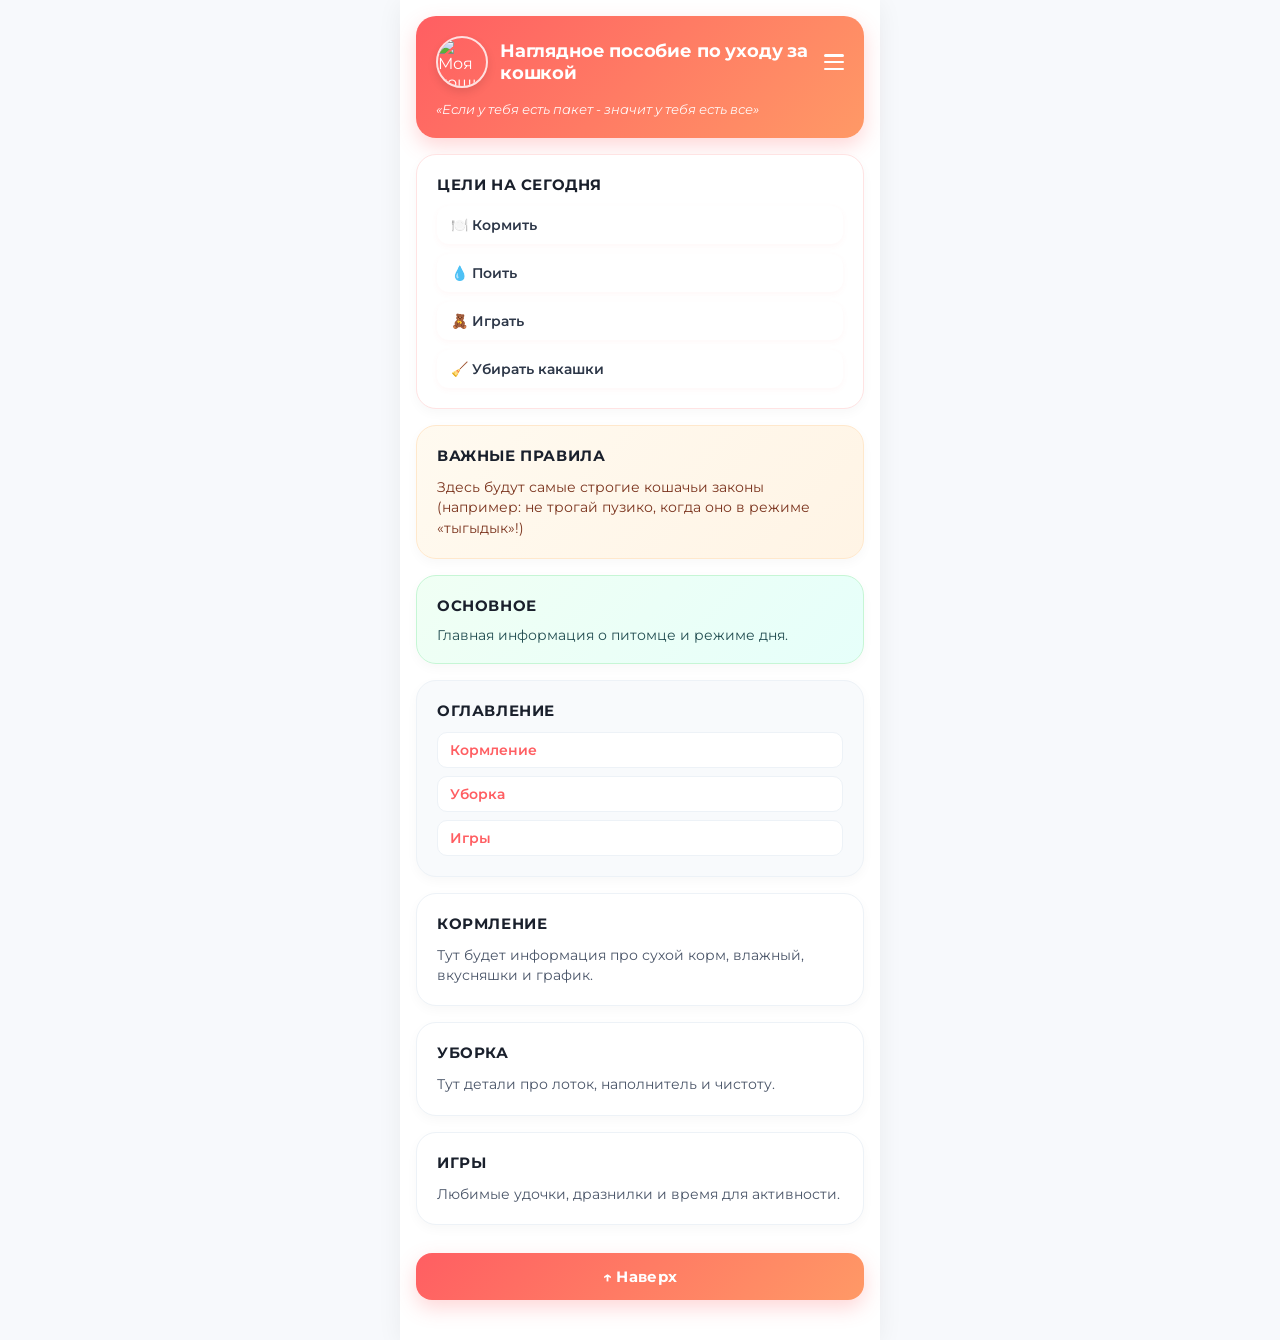
==== index.html @ 0ebf18cd "feat: add layout prototype and design" ====
<!DOCTYPE html>
<html lang="ru">
<head>
    <meta charset="UTF-8">
    <meta name="viewport" content="width=device-width, initial-scale=1.0">
    <title>🐱 Маркиз | Уход </title>
    <link rel="stylesheet" href="style.css">
    <link href="https://fonts.googleapis.com/css2?family=Montserrat:wght@400;600;700&display=swap" rel="stylesheet">
</head>
<body>
    <div class="mobile-container">
        
        <!-- 1. ШАПКА -->
        <header class="header">
            <div class="header-top">
                <div class="logo-area">
                    <img src="assets/img/cat-avatar.jpg" alt="Моя кошка" class="avatar">
                    <h1 class="site-title">Наглядное пособие по уходу за кошкой</h1>
                </div>
                <!-- Бургер-меню -->
                <div class="burger">
                    <span></span>
                    <span></span>
                    <span></span>
                </div>
            </div>
            <!-- Цитата в шапке -->
            <p class="header-quote">«Если у тебя есть пакет - значит у тебя есть все»</p>
        </header>

        <!-- 2. ПРЯМОУГОЛЬНИК: ЦЕЛИ -->
        <section class="card goals-card">
            <h2>Цели на сегодня</h2>
            <ul class="goals-list">
                <li>🍽️ Кормить</li>
                <li>💧 Поить</li>
                <li>🧸 Играть</li>
                <li>🧹 Убирать какашки</li>
            </ul>
        </section>

        <!-- 3. ПРЯМОУГОЛЬНИК: ВАЖНЫЕ ПРАВИЛА -->
        <section class="card rules-card">
            <h2>Важные правила</h2>
            <p>Здесь будут самые строгие кошачьи законы (например: не трогай пузико, когда оно в режиме «тыгыдык»!)</p>
        </section>

        <!-- 4. ОСНОВНОЕ -->
        <section class="card main-info-card">
            <h2>Основное</h2>
            <p>Главная информация о питомце и режиме дня.</p>
        </section>

        <!-- 5. ОГЛАВЛЕНИЕ -->
        <nav class="card nav-card">
            <h2>Оглавление</h2>
            <ul class="toc-links">
                <li><a href="#feeding">Кормление</a></li>
                <li><a href="#cleaning">Уборка</a></li>
                <li><a href="#games">Игры</a></li>
            </ul>
        </nav>

        <!-- 6. ВСЕ ОСТАЛЬНОЕ (Блоки разделов) -->
        <main class="content-blocks">
            <section id="feeding" class="card content-section">
                <h3>Кормление</h3>
                <p>Тут будет информация про сухой корм, влажный, вкусняшки и график.</p>
            </section>

            <section id="cleaning" class="card content-section">
                <h3>Уборка</h3>
                <p>Тут детали про лоток, наполнитель и чистоту.</p>
            </section>

            <section id="games" class="card content-section">
                <h3>Игры</h3>
                <p>Любимые удочки, дразнилки и время для активности.</p>
            </section>
        </main>
<a href="#" class="back-to-top">↑ Наверх</a>
    </div>
    
</body>
</html>
---- style.css ----
/* Подключаем плавную прокрутку */
html {
    scroll-behavior: smooth;
}

/* Базовые настройки */
* {
    margin: 0;
    padding: 0;
    box-sizing: border-box;
}

body {
    font-family: 'Montserrat', sans-serif;
    background-color: #f7f9fc;
    color: #2d3748;
    display: flex;
    justify-content: center;
    min-height: 100vh;
}

/* Мобильный контейнер */
.mobile-container {
    width: 100%;
    max-width: 480px;
    background-color: #ffffff;
    min-height: 100vh;
    padding: 16px;
    display: flex;
    flex-direction: column;
    gap: 16px;
    box-shadow: 0 4px 24px rgba(0, 0, 0, 0.06);
}

/* 1. СТИЛЬНАЯ ШАПКА */
.header {
    background: linear-gradient(135deg, #ff5e62 0%, #ff9966 100%);
    color: #ffffff;
    border-radius: 20px;
    padding: 20px;
    display: flex;
    flex-direction: column;
    gap: 12px;
    box-shadow: 0 8px 20px rgba(255, 94, 98, 0.25);
}

.header-top {
    display: flex;
    justify-content: space-between;
    align-items: center;
}

.logo-area {
    display: flex;
    align-items: center;
    gap: 12px;
}

.avatar {
    width: 52px;
    height: 52px;
    border-radius: 50%;
    object-fit: cover;
    border: 2px solid rgba(255, 255, 255, 0.8);
    box-shadow: 0 4px 10px rgba(0, 0, 0, 0.1);
}

.site-title {
    font-size: 18px;
    font-weight: 700;
    letter-spacing: -0.01em;
}

.header-quote {
    font-size: 13px;
    font-style: italic;
    opacity: 0.95;
    line-height: 1.4;
}

/* Бургер-меню */
.burger {
    display: flex;
    flex-direction: column;
    justify-content: space-between;
    width: 24px;
    height: 16px;
    cursor: pointer;
}

.burger span {
    width: 100%;
    height: 2.5px;
    background-color: #ffffff;
    border-radius: 4px;
}

/* ОБЩИЙ СТИЛЬ КАРТОЧЕК */
.card {
    background: #ffffff;
    border: 1px solid #edf2f7;
    border-radius: 20px;
    padding: 20px;
    box-shadow: 0 4px 12px rgba(0, 0, 0, 0.03);
    transition: transform 0.2s ease;
}

.card:active {
    transform: scale(0.99);
}

.card h2, .card h3 {
    font-size: 15px;
    font-weight: 700;
    margin-bottom: 12px;
    color: #1a202c;
    text-transform: uppercase;
    letter-spacing: 0.04em;
}

/* 2. ЦЕЛИ НА СЕГОДНЯ */
.goals-card {
    background: linear-gradient(135deg, #fff5f5 0% #fff0f0 100%);
    border-color: #ffe3e3;
}

.goals-list {
    list-style: none;
    display: flex;
    flex-direction: column;
    gap: 10px;
    font-weight: 600;
    font-size: 14px;
}

.goals-list li {
    display: flex;
    align-items: center;
    gap: 10px;
    background: #ffffff;
    padding: 10px 14px;
    border-radius: 12px;
    box-shadow: 0 2px 6px rgba(255, 94, 98, 0.05);
}

/* 3. ВАЖНЫЕ ПРАВИЛА */
.rules-card {
    background: linear-gradient(135deg, #fffaf0 0%, #fff4e5 100%);
    border-color: #ffe8cc;
}

.rules-card p {
    font-size: 13.5px;
    line-height: 1.5;
    color: #7b341e;
}

/* 4. ОСНОВНОЕ */
.main-info-card {
    background: linear-gradient(135deg, #f0fff4 0%, #e6fffa 100%);
    border-color: #c6f6d5;
}

.main-info-card p {
    font-size: 13.5px;
    color: #234e52;
}

/* 5. ОГЛАВЛЕНИЕ */
.nav-card {
    background: #f8fafc;
}

.toc-links {
    list-style: none;
    display: flex;
    flex-direction: column;
    gap: 8px;
}

.toc-links a {
    display: block;
    color: #ff5e62;
    text-decoration: none;
    font-weight: 600;
    font-size: 14px;
    padding: 8px 12px;
    background: #ffffff;
    border-radius: 10px;
    border: 1px solid #edf2f7;
    transition: all 0.2s;
}

.toc-links a:hover {
    background: #ff5e62;
    color: #ffffff;
    padding-left: 16px;
}

/* 6. КОНТЕНТНЫЕ БЛОКИ */
.content-blocks {
    display: flex;
    flex-direction: column;
    gap: 16px;
}

.content-section {
    background: #ffffff;
}

.content-section p {
    font-size: 13.5px;
    color: #4a5568;
    line-height: 1.5;
}

/* КНОПКА ВОЗВРАТА НАВЕРХ */
.back-to-top {
    display: flex;
    align-items: center;
    justify-content: center;
    gap: 8px;
    width: 100%;
    /* Фиксируем максимальную ширину и центрируем, чтобы она не растягивалась */
    max-width: 100%; 
    background: linear-gradient(135deg, #ff5e62 0%, #ff9966 100%);
    color: #ffffff;
    padding: 14px 20px;
    border-radius: 16px;
    text-decoration: none;
    font-weight: 700;
    font-size: 15px;
    letter-spacing: 0.02em;
    margin-top: 12px;
    margin-bottom: 24px;
    box-shadow: 0 8px 20px rgba(255, 94, 98, 0.25);
    transition: all 0.3s cubic-bezier(0.4, 0, 0.2, 1);
    
    /* Главная защита от расползания во флекс-контейнере */
    align-self: center; 
}

.back-to-top:hover {
    transform: translateY(-2px);
    box-shadow: 0 12px 24px rgba(255, 94, 98, 0.35);
}

.back-to-top:active {
    transform: translateY(1px);
    box-shadow: 0 4px 10px rgba(255, 94, 98, 0.2);
}
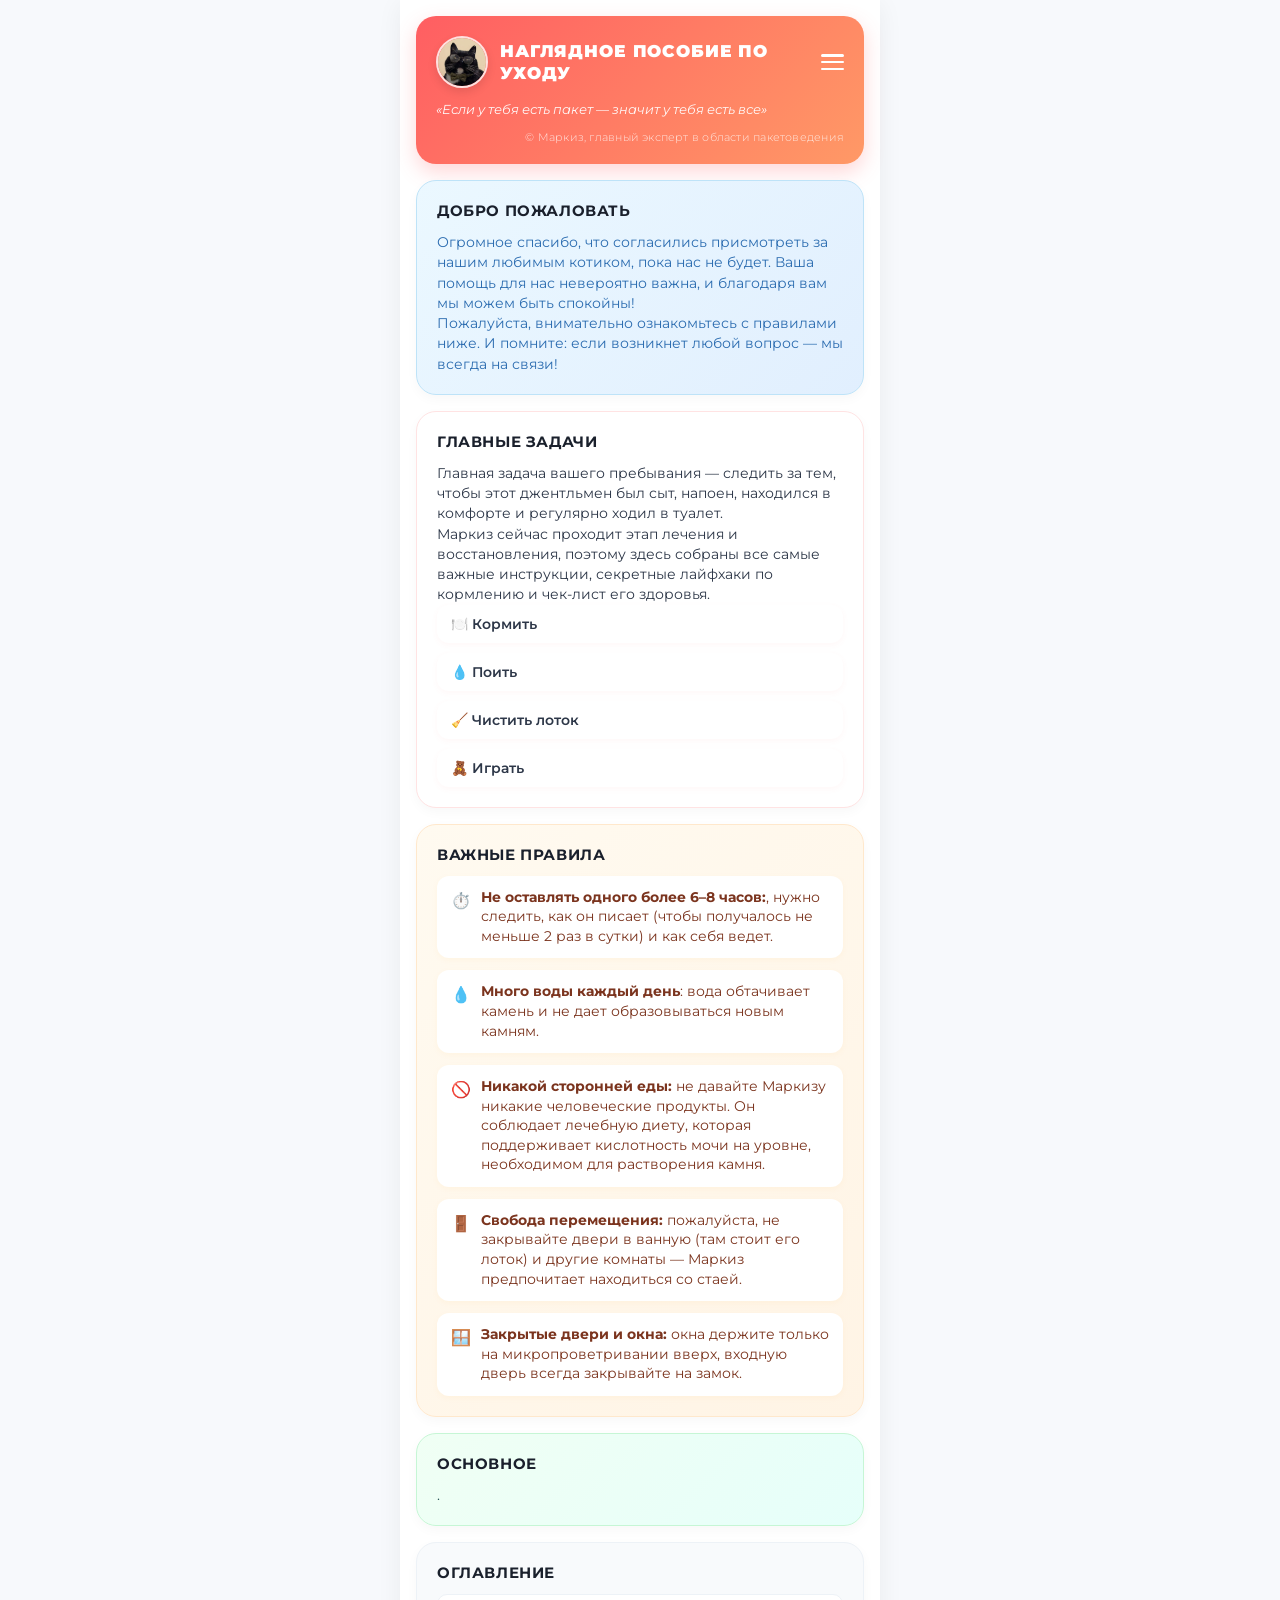
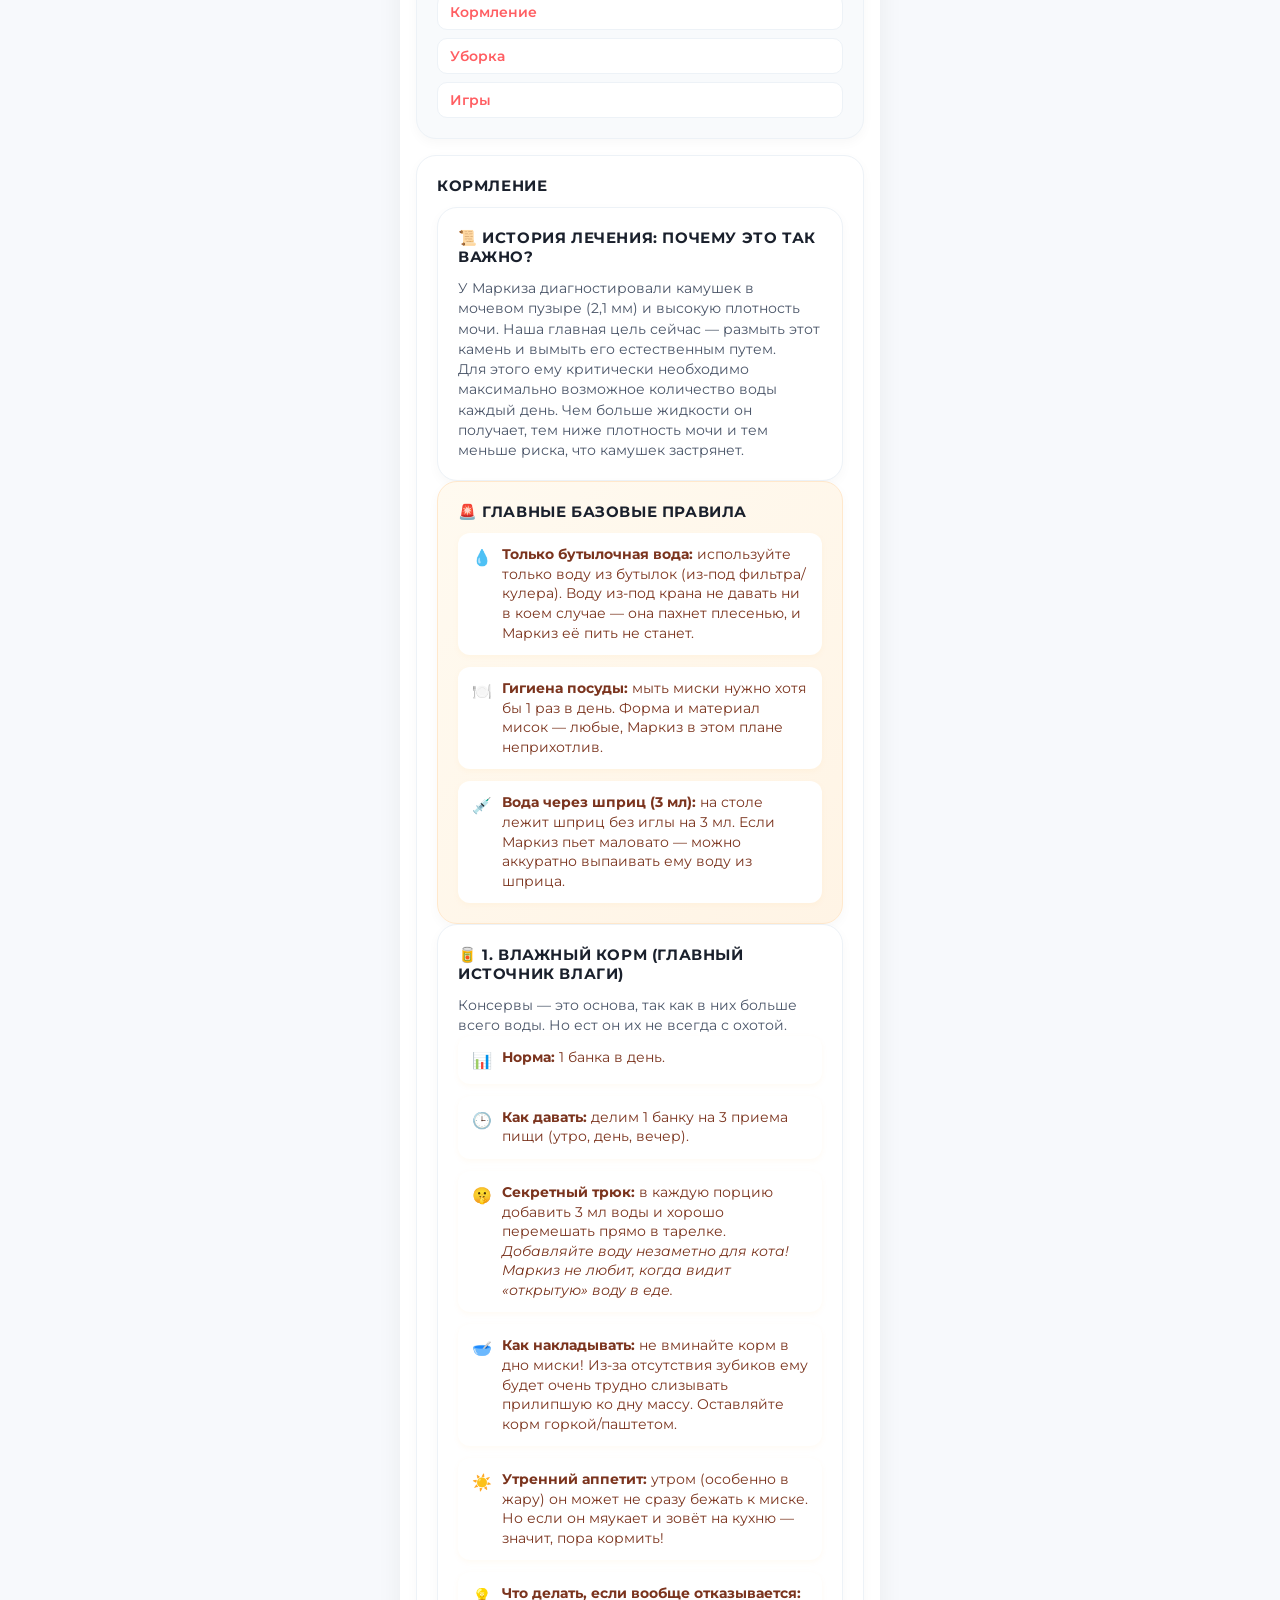
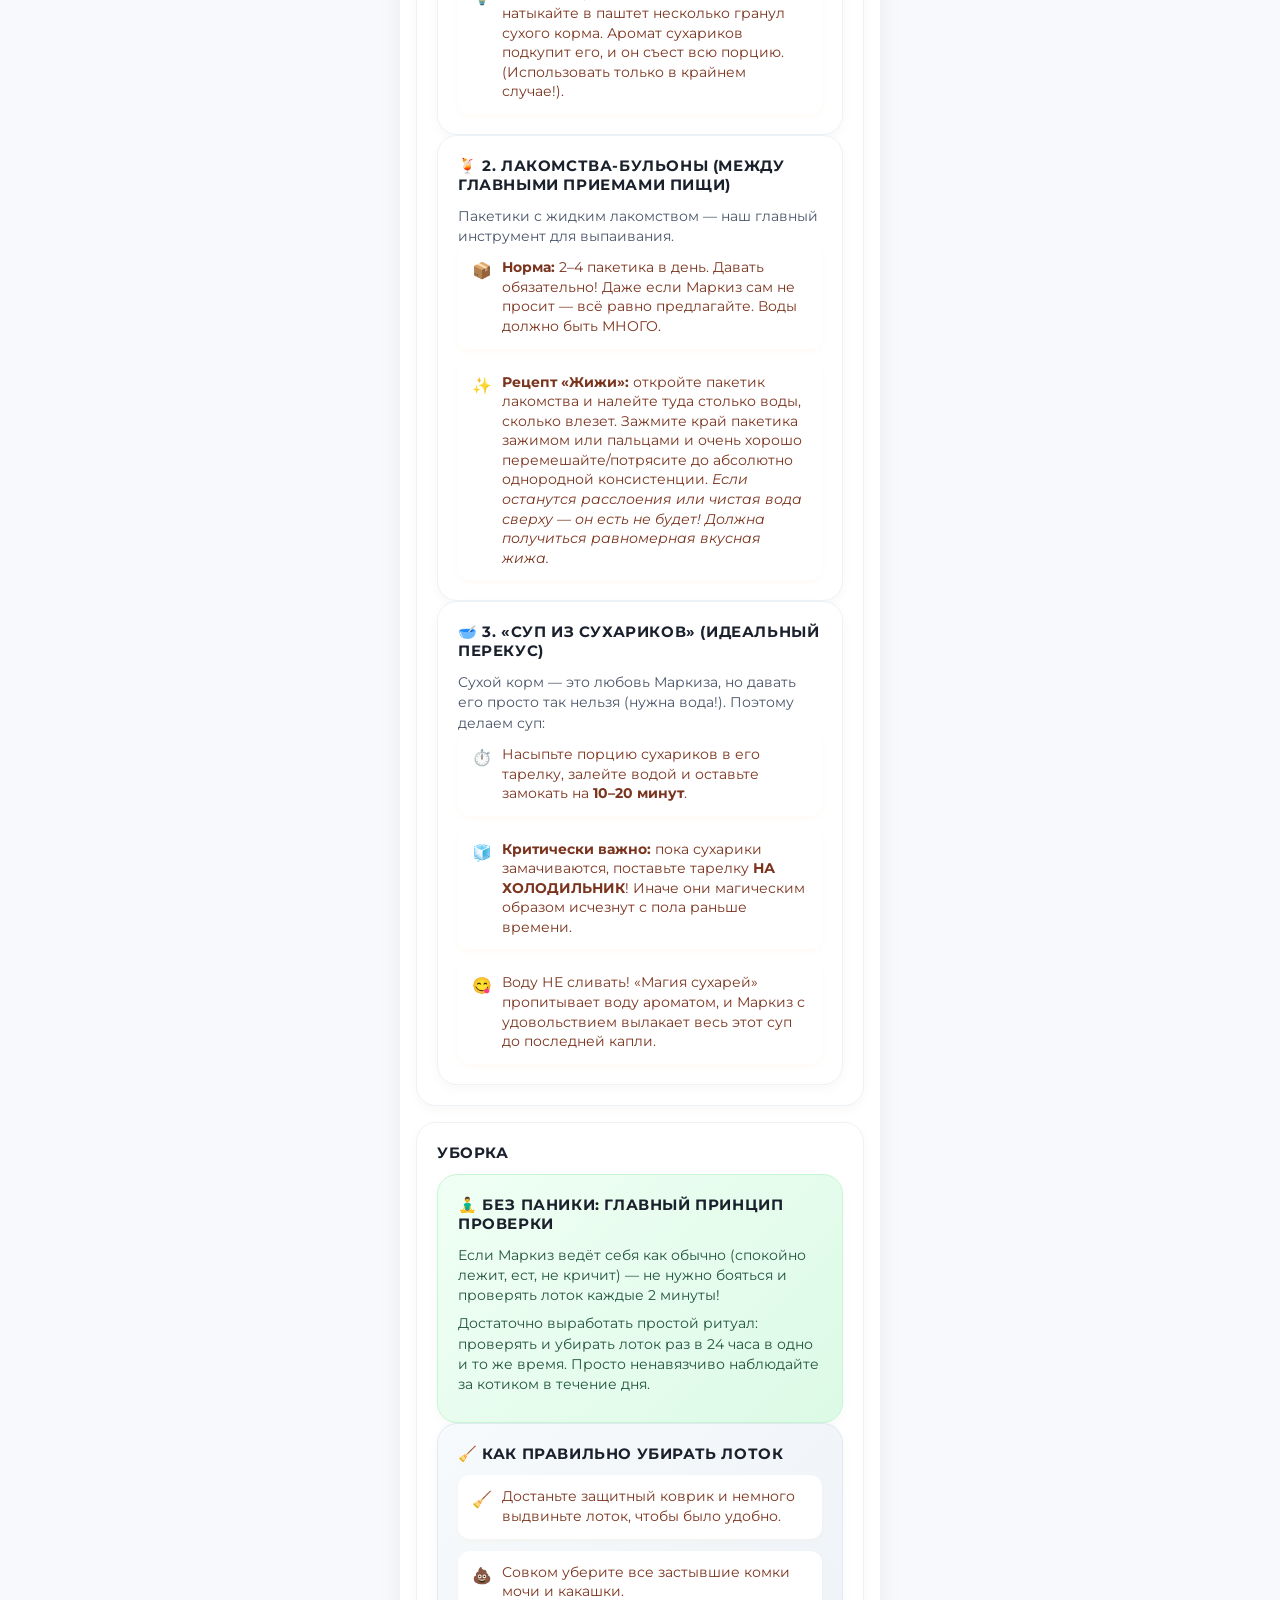
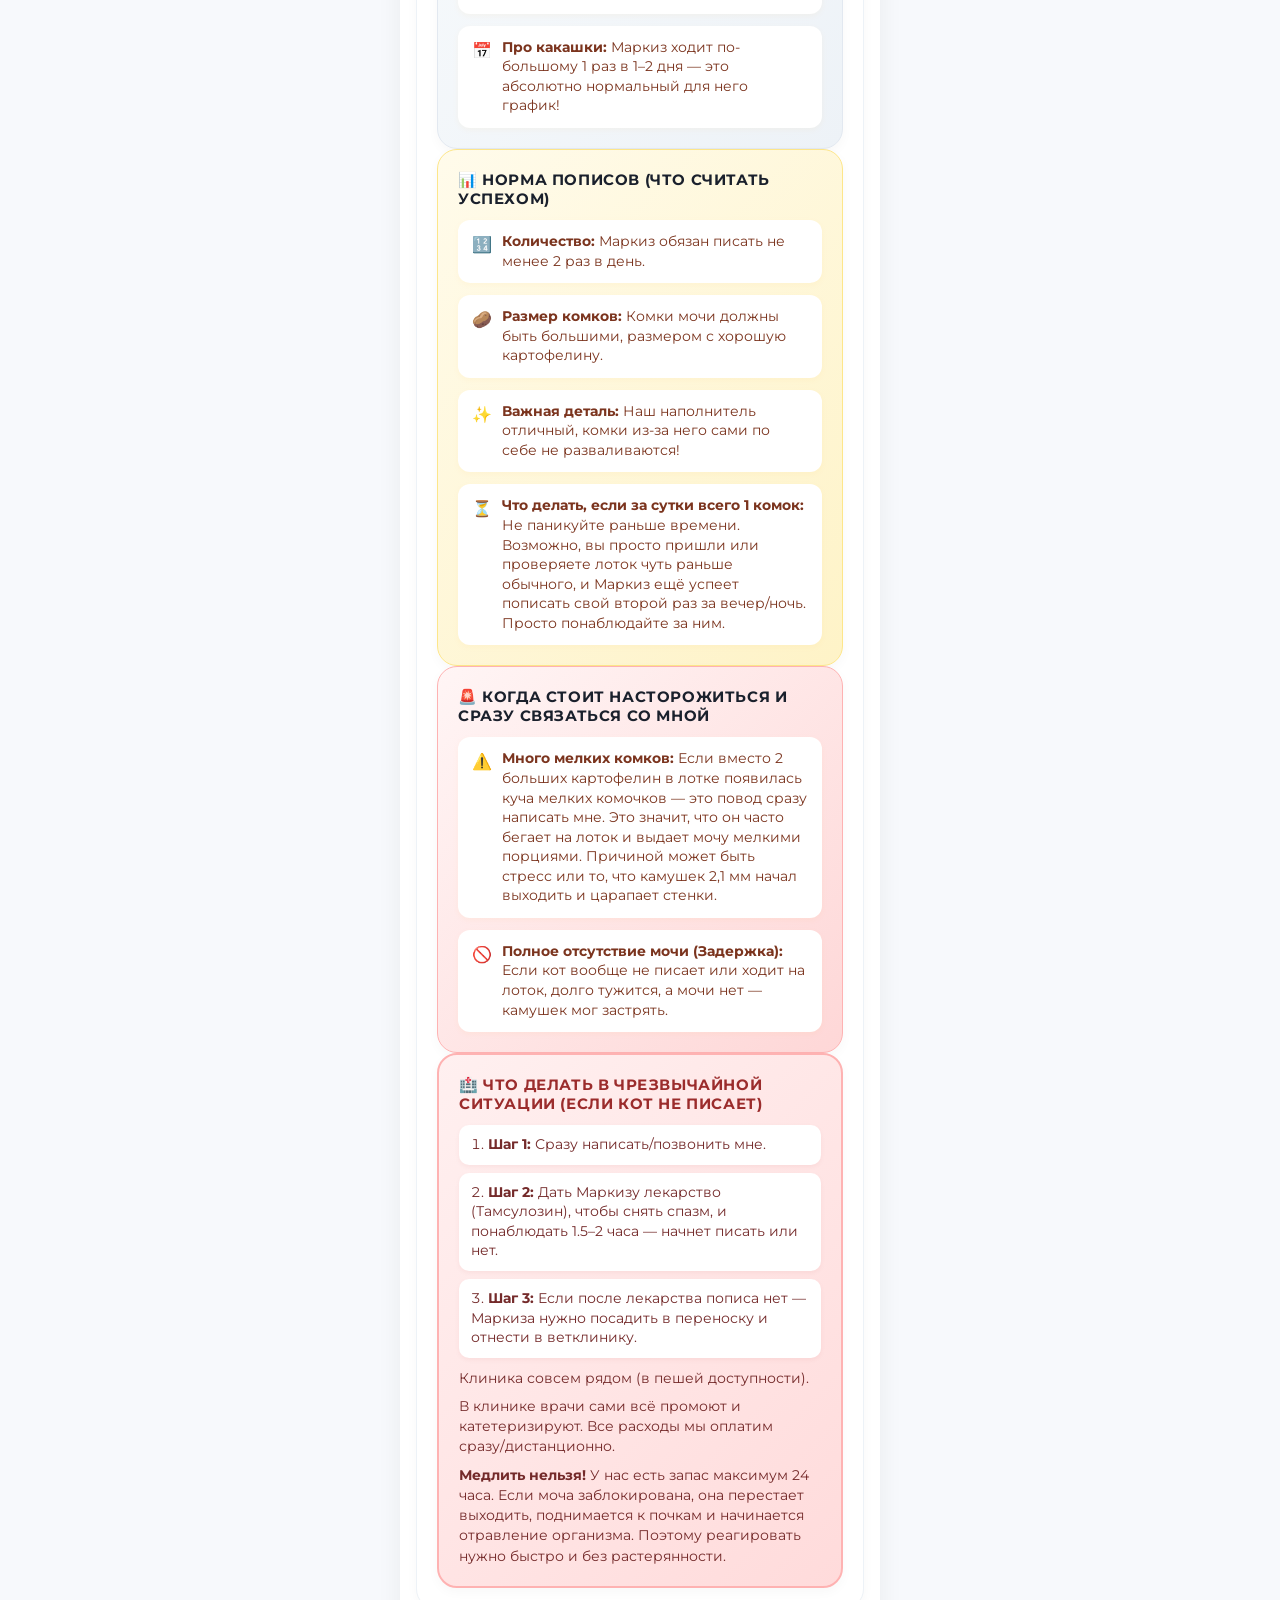
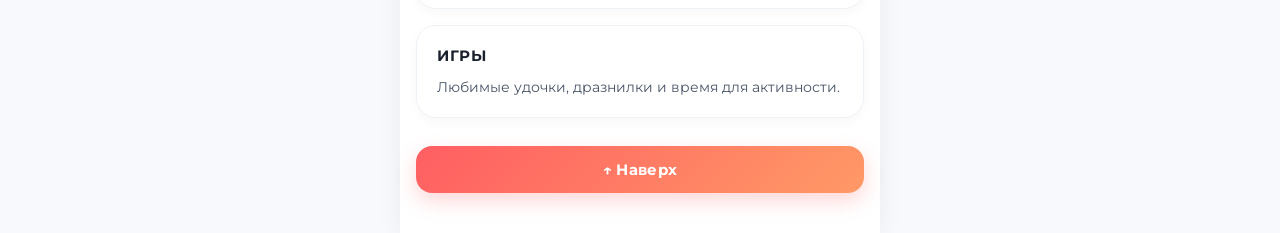
==== commit 0a607077: "feat: add greeting, feeding instructions, and litter box care sections" ====
--- a/index.html
+++ b/index.html
@@ -10,45 +10,72 @@
 <body>
     <div class="mobile-container">
         
-        <!-- 1. ШАПКА -->
         <header class="header">
             <div class="header-top">
                 <div class="logo-area">
-                    <img src="assets/img/cat-avatar.jpg" alt="Моя кошка" class="avatar">
-                    <h1 class="site-title">Наглядное пособие по уходу за кошкой</h1>
+                    <img src="assets/img/professor-beige.webp" alt="Моя кошка" class="avatar">
+                    <h1 class="site-title">Наглядное пособие по уходу</h1>
                 </div>
-                <!-- Бургер-меню -->
+             
                 <div class="burger">
                     <span></span>
                     <span></span>
                     <span></span>
                 </div>
             </div>
-            <!-- Цитата в шапке -->
-            <p class="header-quote">«Если у тебя есть пакет - значит у тебя есть все»</p>
+        
+            <p class="header-quote">«Если у тебя есть пакет — значит у тебя есть все»</p>
+            <p class="quote-author">© Маркиз, главный эксперт в области пакетоведения</p>
         </header>
-
-        <!-- 2. ПРЯМОУГОЛЬНИК: ЦЕЛИ -->
+<div class="card intro-card">
+    <h2>Добро пожаловать</h2>
+    <p>Огромное спасибо, что согласились присмотреть за нашим любимым котиком, пока нас не будет. Ваша помощь для нас невероятно важна, и благодаря вам мы можем быть спокойны!</p>
+    <p>Пожалуйста, внимательно ознакомьтесь с правилами ниже. И помните: если возникнет любой вопрос — мы всегда на связи!</p>
+</div>
         <section class="card goals-card">
-            <h2>Цели на сегодня</h2>
+            <h2>Главные задачи</h2>
+            <p>Главная задача вашего пребывания — следить за тем, чтобы этот джентльмен был сыт, напоен, находился в комфорте и регулярно ходил в туалет. 
+    <p>Маркиз сейчас проходит этап лечения и восстановления, поэтому здесь собраны все самые важные инструкции, секретные лайфхаки по кормлению и чек-лист его здоровья.</p></p>
+    </p>
             <ul class="goals-list">
                 <li>🍽️ Кормить</li>
                 <li>💧 Поить</li>
-                <li>🧸 Играть</li>
-                <li>🧹 Убирать какашки</li>
+                <li>🧹 Чистить лоток</li>
+                    <li>🧸 Играть</li>
             </ul>
         </section>
 
-        <!-- 3. ПРЯМОУГОЛЬНИК: ВАЖНЫЕ ПРАВИЛА -->
-        <section class="card rules-card">
-            <h2>Важные правила</h2>
-            <p>Здесь будут самые строгие кошачьи законы (например: не трогай пузико, когда оно в режиме «тыгыдык»!)</p>
-        </section>
+<div class="card rules-card">
+    <h2>Важные правила</h2>
+    <ul class="rules-list">
+<li>
+            <span class="rule-icon">⏱️</span>
+            <span><strong>Не оставлять одного более 6–8 часов:</strong>, нужно следить, как он писает (чтобы получалось не меньше 2 раз в сутки) и как себя ведет.</span>
+        </li>
+        <li>
+            <span class="rule-icon">💧</span>
+            <span><strong>Много воды каждый день</strong>: вода обтачивает камень и не дает образовываться новым камням.</span>
+        </li>
+        <li>
+            <span class="rule-icon">🚫</span>
+            <span><strong>Никакой сторонней еды:</strong> не давайте Маркизу никакие человеческие продукты. Он соблюдает лечебную диету, которая поддерживает кислотность мочи на уровне, необходимом для растворения камня.</span>
+        </li>
+        <li>
+            <span class="rule-icon">🚪</span>
+            <span><strong>Свобода перемещения:</strong> пожалуйста, не закрывайте двери в ванную (там стоит его лоток) и другие комнаты — Маркиз предпочитает находиться со стаей.</span>
+        </li>
+        <li>
+            <span class="rule-icon">🪟</span>
+            <span><strong>Закрытые двери и окна:</strong> окна держите только на микропроветривании вверх, входную дверь всегда закрывайте на замок.</span>
+        </li>
+        
+    </ul>
+</div>
 
         <!-- 4. ОСНОВНОЕ -->
         <section class="card main-info-card">
             <h2>Основное</h2>
-            <p>Главная информация о питомце и режиме дня.</p>
+            <p>.</p>
         </section>
 
         <!-- 5. ОГЛАВЛЕНИЕ -->
@@ -65,12 +92,192 @@
         <main class="content-blocks">
             <section id="feeding" class="card content-section">
                 <h3>Кормление</h3>
-                <p>Тут будет информация про сухой корм, влажный, вкусняшки и график.</p>
+                <!-- 🥣 РАЗДЕЛ: ВСЕ О КОРМЛЕНИИ И ИСТОРИИ ЛЕЧЕНИЯ -->
+
+<!-- История лечения -->
+<div class="card treatment-card">
+    <h2>📜 История лечения: Почему это так важно?</h2>
+    <p>У Маркиза диагностировали камушек в мочевом пузыре (2,1 мм) и высокую плотность мочи. Наша главная цель сейчас — размыть этот камень и вымыть его естественным путем.</p>
+    <p>Для этого ему критически необходимо максимально возможное количество воды каждый день. Чем больше жидкости он получает, тем ниже плотность мочи и тем меньше риска, что камушек застрянет.</p>
+</div>
+
+<!-- Главные базовые правила кормления и воды -->
+<div class="card rules-card">
+    <h2>🚨 Главные базовые правила</h2>
+    <ul class="rules-list">
+        <li>
+            <span class="rule-icon">💧</span>
+            <span><strong>Только бутылочная вода:</strong> используйте только воду из бутылок (из-под фильтра/кулера). Воду из-под крана не давать ни в коем случае — она пахнет плесенью, и Маркиз её пить не станет.</span>
+        </li>
+        <li>
+            <span class="rule-icon">🍽️</span>
+            <span><strong>Гигиена посуды:</strong> мыть миски нужно хотя бы 1 раз в день. Форма и материал мисок — любые, Маркиз в этом плане неприхотлив.</span>
+        </li>
+        <li>
+            <span class="rule-icon">💉</span>
+            <span><strong>Вода через шприц (3 мл):</strong> на столе лежит шприц без иглы на 3 мл. Если Маркиз пьет маловато — можно аккуратно выпаивать ему воду из шприца.</span>
+        </li>
+    </ul>
+</div>
+
+<!-- 1. Влажный корм -->
+<div class="card food-card">
+    <h2>🥫 1. Влажный корм (Главный источник влаги)</h2>
+    <p>Консервы — это основа, так как в них больше всего воды. Но ест он их не всегда с охотой.</p>
+    
+    <ul class="rules-list">
+        <li>
+            <span class="rule-icon">📊</span>
+            <span><strong>Норма:</strong> 1 банка в день.</span>
+        </li>
+        <li>
+            <span class="rule-icon">🕒</span>
+            <span><strong>Как давать:</strong> делим 1 банку на 3 приема пищи (утро, день, вечер).</span>
+        </li>
+        <li>
+            <span class="rule-icon">🤫</span>
+            <span><strong>Секретный трюк:</strong> в каждую порцию добавить 3 мл воды и хорошо перемешать прямо в тарелке. <em>Добавляйте воду незаметно для кота! Маркиз не любит, когда видит «открытую» воду в еде.</em></span>
+        </li>
+        <li>
+            <span class="rule-icon">🥣</span>
+            <span><strong>Как накладывать:</strong> не вминайте корм в дно миски! Из-за отсутствия зубиков ему будет очень трудно слизывать прилипшую ко дну массу. Оставляйте корм горкой/паштетом.</span>
+        </li>
+        <li>
+            <span class="rule-icon">☀️</span>
+            <span><strong>Утренний аппетит:</strong> утром (особенно в жару) он может не сразу бежать к миске. Но если он мяукает и зовёт на кухню — значит, пора кормить!</span>
+        </li>
+        <li>
+            <span class="rule-icon">💡</span>
+            <span><strong>Что делать, если вообще отказывается:</strong> натыкайте в паштет несколько гранул сухого корма. Аромат сухариков подкупит его, и он съест всю порцию. (Использовать только в крайнем случае!).</span>
+        </li>
+    </ul>
+</div>
+
+<!-- 2. Лакомства-бульоны -->
+<div class="card treats-card">
+    <h2>🍹 2. Лакомства-бульоны (Между главными приемами пищи)</h2>
+    <p>Пакетики с жидким лакомством — наш главный инструмент для выпаивания.</p>
+    
+    <ul class="rules-list">
+        <li>
+            <span class="rule-icon">📦</span>
+            <span><strong>Норма:</strong> 2–4 пакетика в день. Давать обязательно! Даже если Маркиз сам не просит — всё равно предлагайте. Воды должно быть МНОГО.</span>
+        </li>
+        <li>
+            <span class="rule-icon">✨</span>
+            <span><strong>Рецепт «Жижи»:</strong> откройте пакетик лакомства и налейте туда столько воды, сколько влезет. Зажмите край пакетика зажимом или пальцами и очень хорошо перемешайте/потрясите до абсолютно однородной консистенции. <em>Если останутся расслоения или чистая вода сверху — он есть не будет! Должна получиться равномерная вкусная жижа.</em></span>
+        </li>
+    </ul>
+</div>
+
+<!-- 3. «Суп из сухариков» -->
+<div class="card soup-card">
+    <h2>🥣 3. «Суп из сухариков» (Идеальный перекус)</h2>
+    <p>Сухой корм — это любовь Маркиза, но давать его просто так нельзя (нужна вода!). Поэтому делаем суп:</p>
+    
+    <ul class="rules-list">
+        <li>
+            <span class="rule-icon">⏱️</span>
+            <span>Насыпьте порцию сухариков в его тарелку, залейте водой и оставьте замокать на <strong>10–20 минут</strong>.</span>
+        </li>
+        <li>
+            <span class="rule-icon">🧊</span>
+            <span><strong>Критически важно:</strong> пока сухарики замачиваются, поставьте тарелку <strong>НА ХОЛОДИЛЬНИК</strong>! Иначе они магическим образом исчезнут с пола раньше времени.</span>
+        </li>
+        <li>
+            <span class="rule-icon">😋</span>
+            <span>Воду НЕ сливать! «Магия сухарей» пропитывает воду ароматом, и Маркиз с удовольствием вылакает весь этот суп до последней капли.</span>
+        </li>
+    </ul>
+</div>
             </section>
 
             <section id="cleaning" class="card content-section">
                 <h3>Уборка</h3>
-                <p>Тут детали про лоток, наполнитель и чистоту.</p>
+                <!-- 🚽 РАЗДЕЛ: ВСЕ ПРО ЛОТОК И КОНТРОЛЬ ТУАЛЕТА -->
+
+<!-- Без паники -->
+<div class="card panic-card">
+    <h2>🧘‍♂️ Без паники: Главный принцип проверки</h2>
+    <p>Если Маркиз ведёт себя как обычно (спокойно лежит, ест, не кричит) — не нужно бояться и проверять лоток каждые 2 минуты!</p>
+    <p>Достаточно выработать простой ритуал: проверять и убирать лоток раз в 24 часа в одно и то же время. Просто ненавязчиво наблюдайте за котиком в течение дня.</p>
+</div>
+
+<!-- Как правильно убирать лоток -->
+<div class="card litter-clean-card">
+    <h2>🧹 Как правильно убирать лоток</h2>
+    <ul class="rules-list">
+        <li>
+            <span class="rule-icon">🧹</span>
+            <span>Достаньте защитный коврик и немного выдвиньте лоток, чтобы было удобно.</span>
+        </li>
+        <li>
+            <span class="rule-icon">💩</span>
+            <span>Совком уберите все застывшие комки мочи и какашки.</span>
+        </li>
+        <li>
+            <span class="rule-icon">📅</span>
+            <span><strong>Про какашки:</strong> Маркиз ходит по-большому 1 раз в 1–2 дня — это абсолютно нормальный для него график!</span>
+        </li>
+    </ul>
+</div>
+
+<!-- Норма пописов -->
+<div class="card norm-card">
+    <h2>📊 Норма пописов (Что считать успехом)</h2>
+    <ul class="rules-list">
+        <li>
+            <span class="rule-icon">🔢</span>
+            <span><strong>Количество:</strong> Маркиз обязан писать не менее 2 раз в день.</span>
+        </li>
+        <li>
+            <span class="rule-icon">🥔</span>
+            <span><strong>Размер комков:</strong> Комки мочи должны быть большими, размером с хорошую картофелину.</span>
+        </li>
+        <li>
+            <span class="rule-icon">✨</span>
+            <span><strong>Важная деталь:</strong> Наш наполнитель отличный, комки из-за него сами по себе не разваливаются!</span>
+        </li>
+        <li>
+            <span class="rule-icon">⏳</span>
+            <span><strong>Что делать, если за сутки всего 1 комок:</strong> Не паникуйте раньше времени. Возможно, вы просто пришли или проверяете лоток чуть раньше обычного, и Маркиз ещё успеет пописать свой второй раз за вечер/ночь. Просто понаблюдайте за ним.</span>
+        </li>
+    </ul>
+</div>
+
+<!-- Когда стоит насторожиться -->
+<div class="card alert-card">
+    <h2>🚨 Когда стоит насторожиться и сразу связаться со мной</h2>
+    <ul class="rules-list">
+        <li>
+            <span class="rule-icon">⚠️</span>
+            <span><strong>Много мелких комков:</strong> Если вместо 2 больших картофелин в лотке появилась куча мелких комочков — это повод сразу написать мне. Это значит, что он часто бегает на лоток и выдает мочу мелкими порциями. Причиной может быть стресс или то, что камушек 2,1 мм начал выходить и царапает стенки.</span>
+        </li>
+        <li>
+            <span class="rule-icon">🚫</span>
+            <span><strong>Полное отсутствие мочи (Задержка):</strong> Если кот вообще не писает или ходит на лоток, долго тужится, а мочи нет — камушек мог застрять.</span>
+        </li>
+    </ul>
+</div>
+
+<!-- Чрезвычайная ситуация -->
+<div class="card emergency-card">
+    <h2>🏥 Что делать в чрезвычайной ситуации (Если кот не писает)</h2>
+    <ol class="steps-list">
+        <li>
+            <strong>Шаг 1:</strong> Сразу написать/позвонить мне.
+        </li>
+        <li>
+            <strong>Шаг 2:</strong> Дать Маркизу лекарство (Тамсулозин), чтобы снять спазм, и понаблюдать 1.5–2 часа — начнет писать или нет.
+        </li>
+        <li>
+            <strong>Шаг 3:</strong> Если после лекарства пописа нет — Маркиза нужно посадить в переноску и отнести в ветклинику.
+        </li>
+    </ol>
+    <p>Клиника совсем рядом (в пешей доступности).</p>
+    <p>В клинике врачи сами всё промоют и катетеризируют. Все расходы мы оплатим сразу/дистанционно.</p>
+    <p><strong>Медлить нельзя!</strong> У нас есть запас максимум 24 часа. Если моча заблокирована, она перестает выходить, поднимается к почкам и начинается отравление организма. Поэтому реагировать нужно быстро и без растерянности.</p>
+</div>
             </section>
 
             <section id="games" class="card content-section">
--- a/style.css
+++ b/style.css
@@ -66,9 +66,13 @@
 }
 
 .site-title {
-    font-size: 18px;
-    font-weight: 700;
-    letter-spacing: -0.01em;
+    font-size: 17px;            /* Немного крупнее, чтобы компенсировать заглавные */
+    font-weight: 900;           /* Максимально жирный */
+    text-transform: uppercase;  /* Все буквы СТАНОВЯТСЯ БОЛЬШИМИ */
+    letter-spacing: 0.05em;     /* Чуть раздвигаем буквы для стиля */
+    line-height: 1.3;           
+    text-align: left;         /* Выравниваем ровно по центру контейнера */           /* Добавляем отступ сверху, так как он теперь по центру */
+    flex: 1;                    /* Позволяет заголовку занять все свободное пространство между аватаркой и бургером */
 }
 
 .header-quote {
@@ -78,6 +82,15 @@
     line-height: 1.4;
 }
 
+.quote-author {
+    font-size: 11px;
+    font-style: normal;
+    font-weight: 300;
+    opacity: 0.8;
+    text-align: right;
+    letter-spacing: 0.02em;
+}
+
 /* Бургер-меню */
 .burger {
     display: flex;
@@ -103,6 +116,11 @@
     padding: 20px;
     box-shadow: 0 4px 12px rgba(0, 0, 0, 0.03);
     transition: transform 0.2s ease;
+}
+
+.card p {
+    font-size: 13.5px;
+    line-height: 1.5;
 }
 
 .card:active {
@@ -116,6 +134,18 @@
     color: #1a202c;
     text-transform: uppercase;
     letter-spacing: 0.04em;
+
+}
+
+.intro-card {
+    background: linear-gradient(135deg, #ebf8ff 0%, #e1effe 100%);
+    border-color: #bee3f8;
+}
+
+.intro-card p {
+    font-size: 13.5px;
+    color: #2b6cb0;
+    line-height: 1.5;
 }
 
 /* 2. ЦЕЛИ НА СЕГОДНЯ */
@@ -149,10 +179,30 @@
     border-color: #ffe8cc;
 }
 
-.rules-card p {
-    font-size: 13.5px;
-    line-height: 1.5;
+.rules-list {
+    list-style: none;
+    display: flex;
+    flex-direction: column;
+    gap: 12px;
+}
+
+.rules-list li {
+    display: flex;
+    align-items: flex-start;
+    gap: 10px;
+    background: #ffffff;
+    padding: 12px 14px;
+    border-radius: 12px;
+    box-shadow: 0 2px 6px rgba(255, 165, 0, 0.05);
+    font-size: 13.5px;
+    line-height: 1.45;
     color: #7b341e;
+}
+
+.rule-icon {
+    font-size: 16px;
+    flex-shrink: 0;
+    margin-top: 1px;
 }
 
 /* 4. ОСНОВНОЕ */
@@ -213,6 +263,73 @@
     color: #4a5568;
     line-height: 1.5;
 }
+
+
+/* Стили для разделов лотка и чрезвычайных ситуаций */
+
+.panic-card {
+    background: linear-gradient(135deg, #f0fff4 0%, #dcfae6 100%);
+    border-color: #c6f6d5;
+}
+
+.panic-card p {
+    font-size: 13.5px;
+    color: #22543d;
+    line-height: 1.5;
+    margin-bottom: 8px;
+}
+
+.litter-clean-card {
+    background: linear-gradient(135deg, #f7fafc 0%, #edf2f7 100%);
+    border-color: #e2e8f0;
+}
+
+.norm-card {
+    background: linear-gradient(135deg, #fffbeb 0%, #fef3c7 100%);
+    border-color: #fde68a;
+}
+
+.alert-card {
+    background: linear-gradient(135deg, #fff5f5 0%, #fed7d7 100%);
+    border-color: #feb2b2;
+}
+
+.emergency-card {
+    background: linear-gradient(135deg, #fff0f0 0%, #ffdbdb 100%);
+    border: 2px solid #feb2b2;
+}
+
+.emergency-card h2 {
+    color: #9b2c2c;
+}
+
+.emergency-card p {
+    font-size: 13.5px;
+    color: #742a2a;
+    line-height: 1.5;
+    margin-top: 8px;
+}
+
+/* Нумерованный список для экстренных шагов */
+.steps-list {
+    list-style: decimal;
+    list-style-position: inside;
+    display: flex;
+    flex-direction: column;
+    gap: 8px;
+    margin: 10px 0;
+    font-size: 13.5px;
+    color: #742a2a;
+    line-height: 1.45;
+}
+
+.steps-list li {
+    background: #ffffff;
+    padding: 10px 12px;
+    border-radius: 10px;
+    box-shadow: 0 2px 5px rgba(153, 27, 27, 0.05);
+}
+
 
 /* КНОПКА ВОЗВРАТА НАВЕРХ */
 .back-to-top {
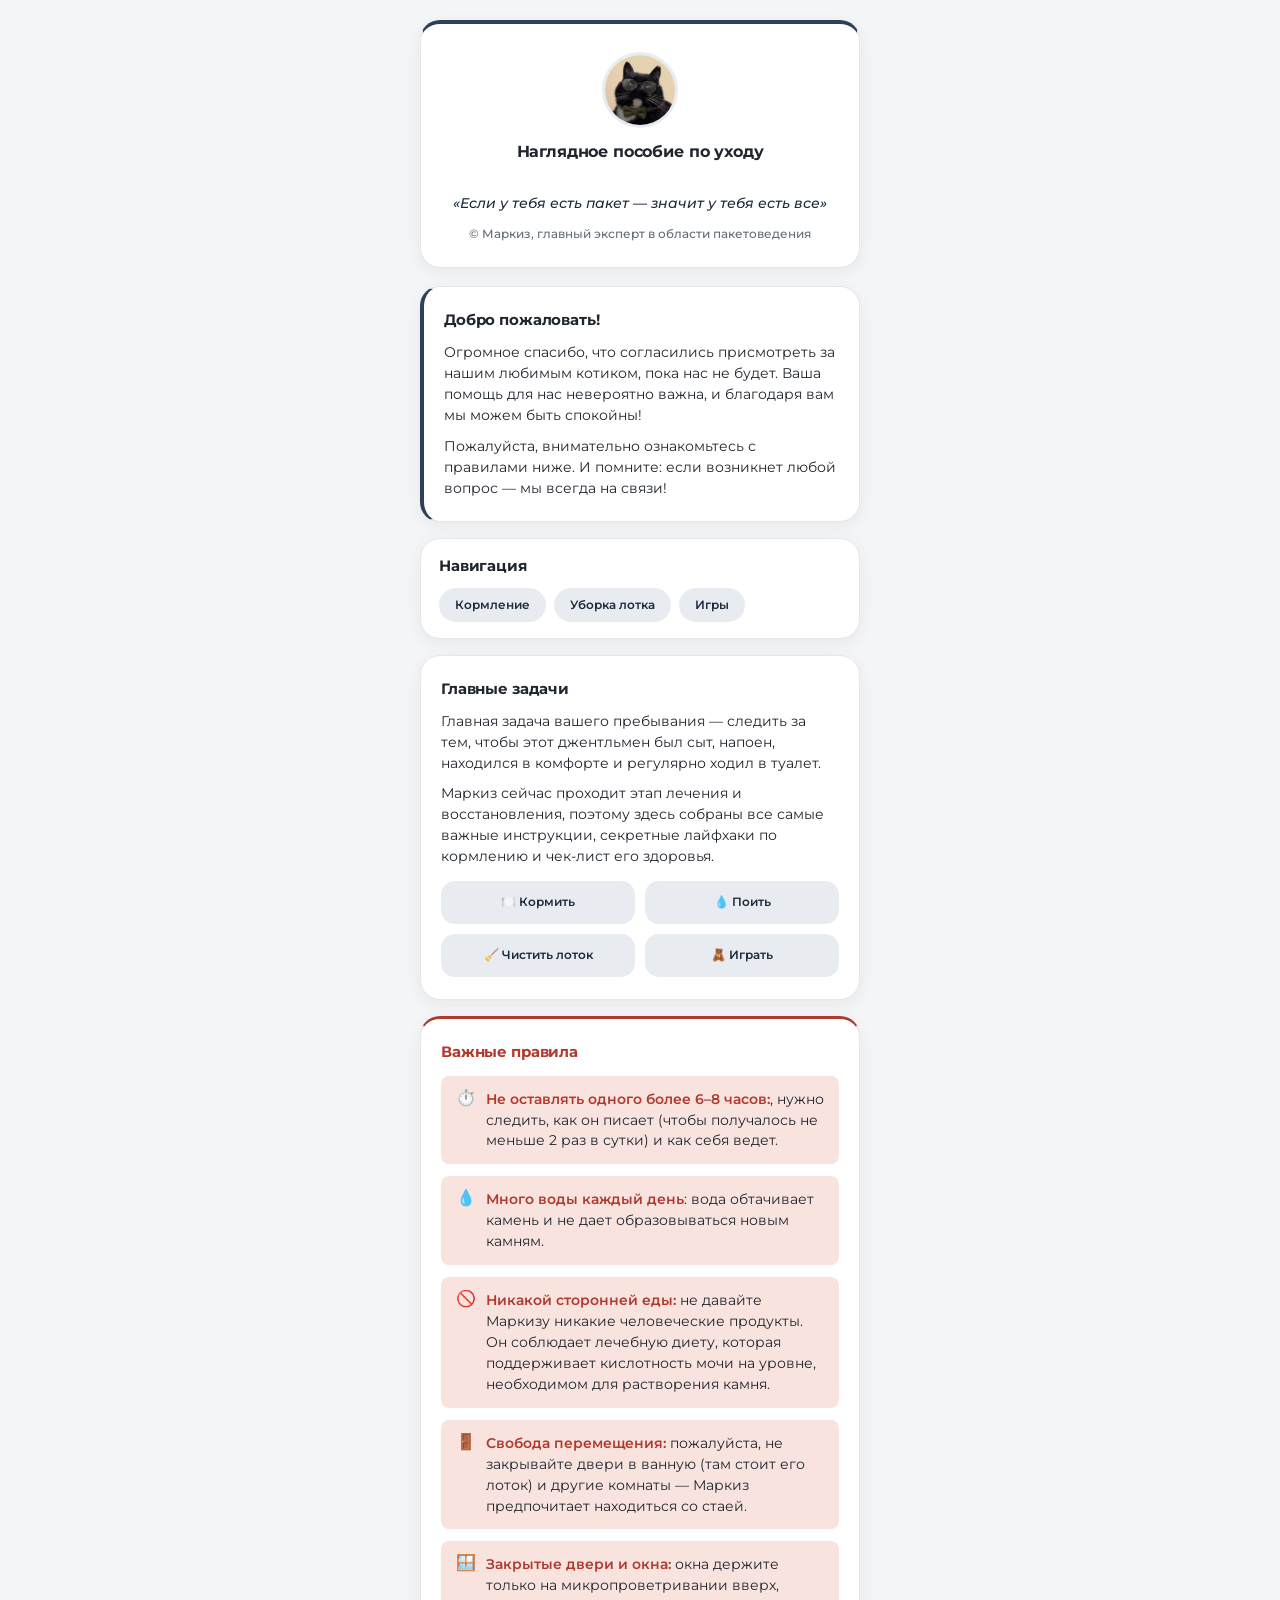
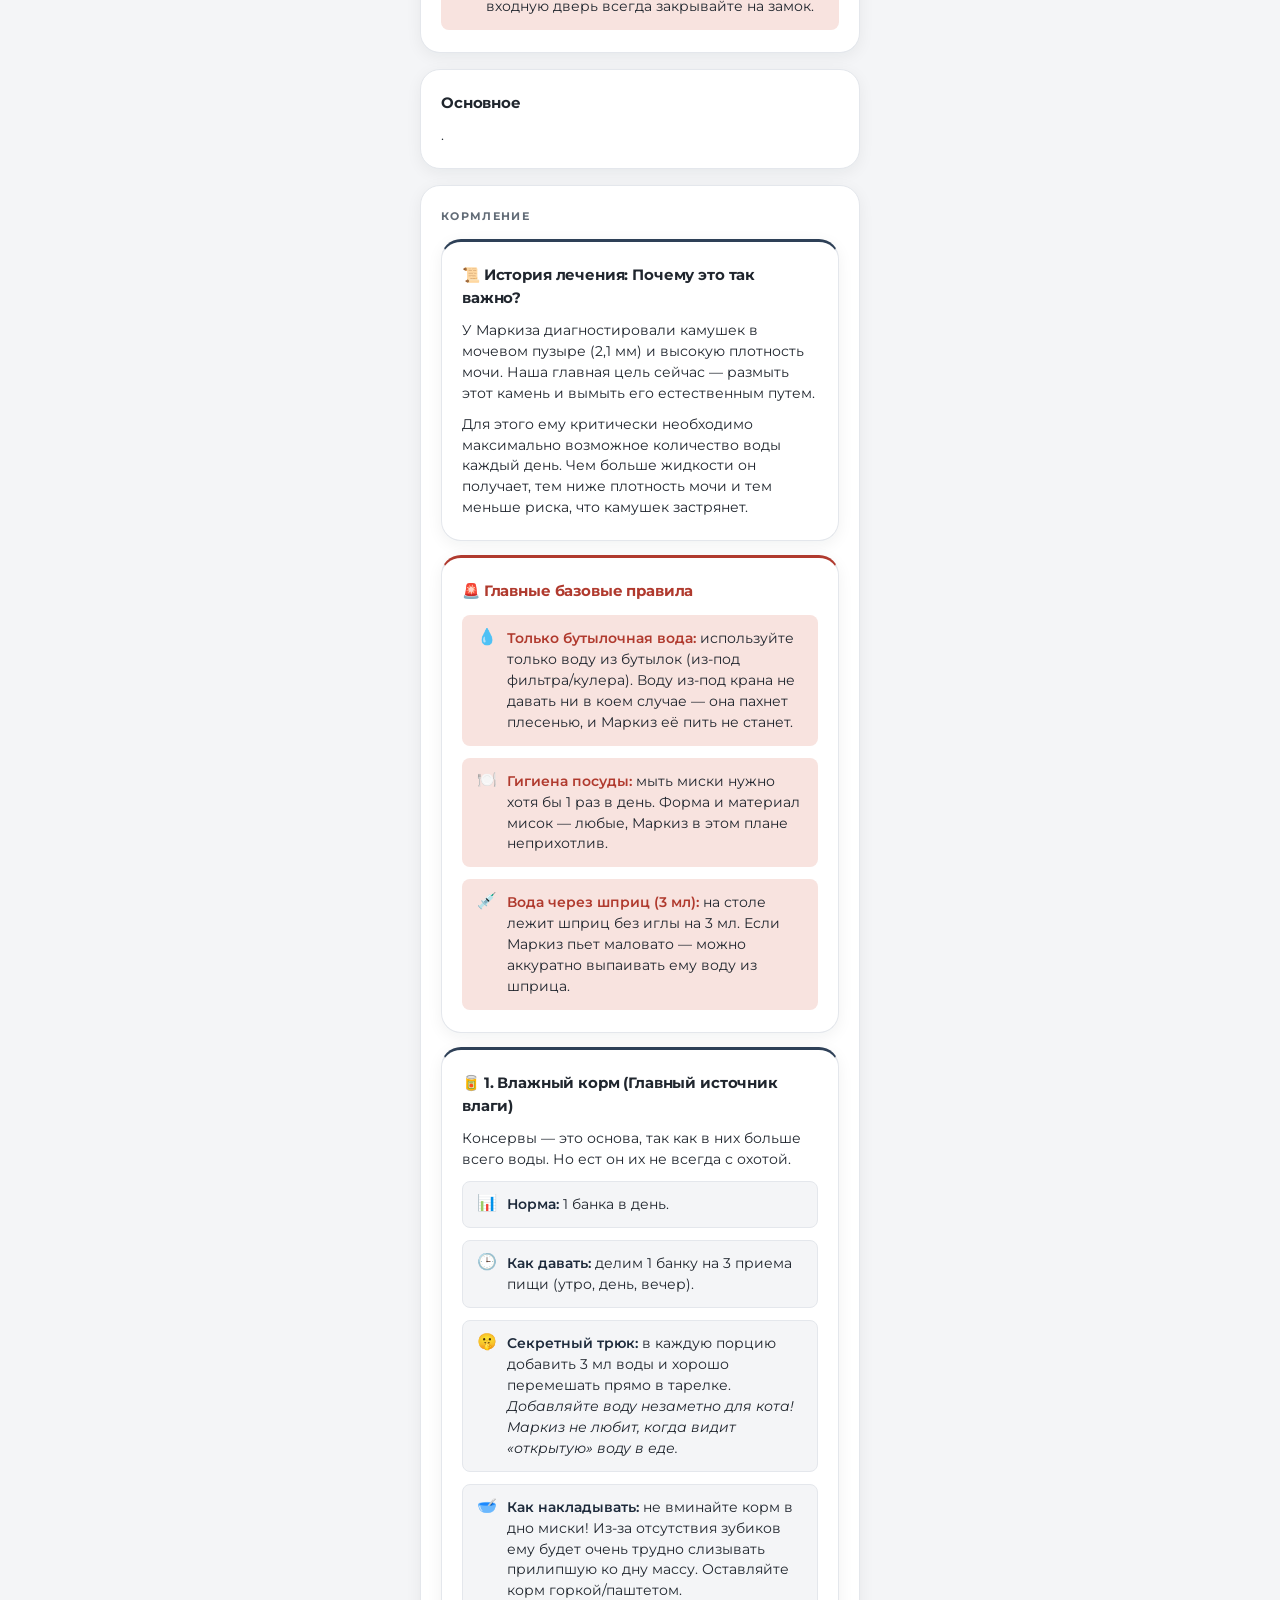
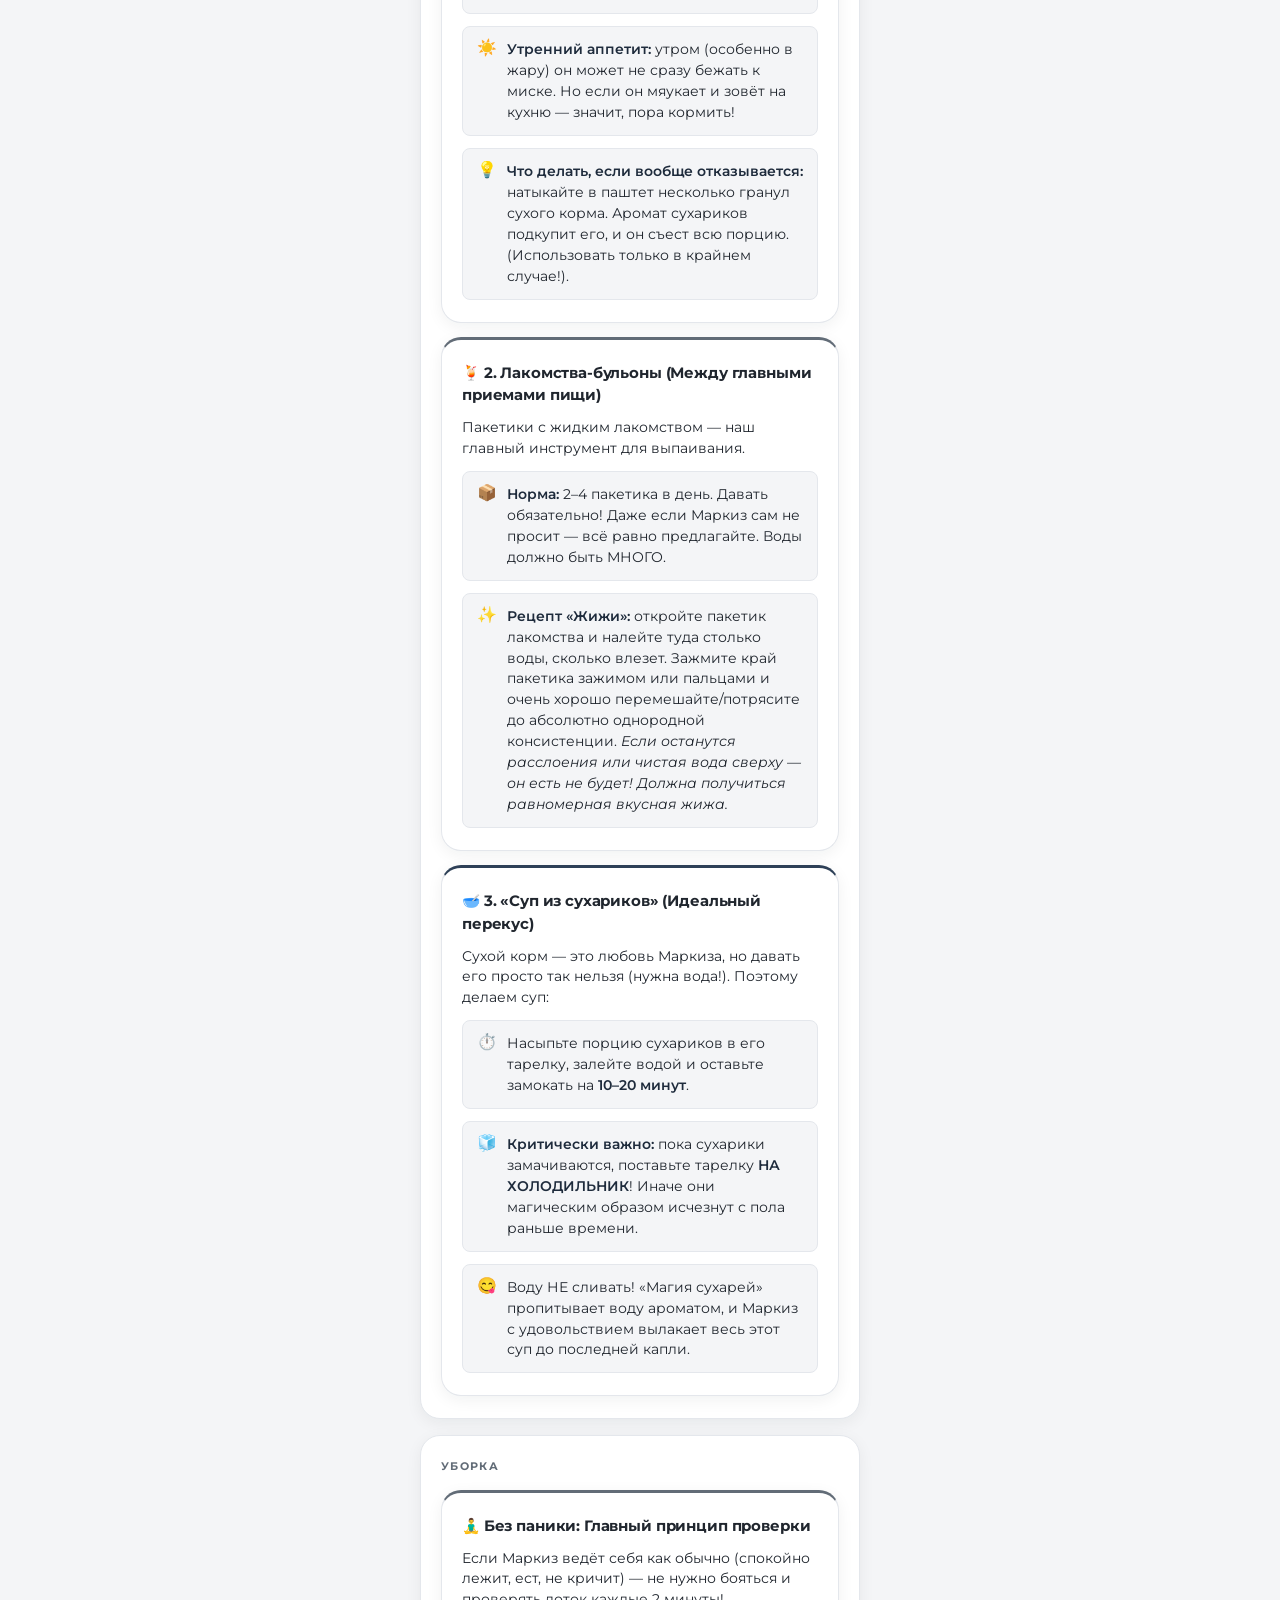
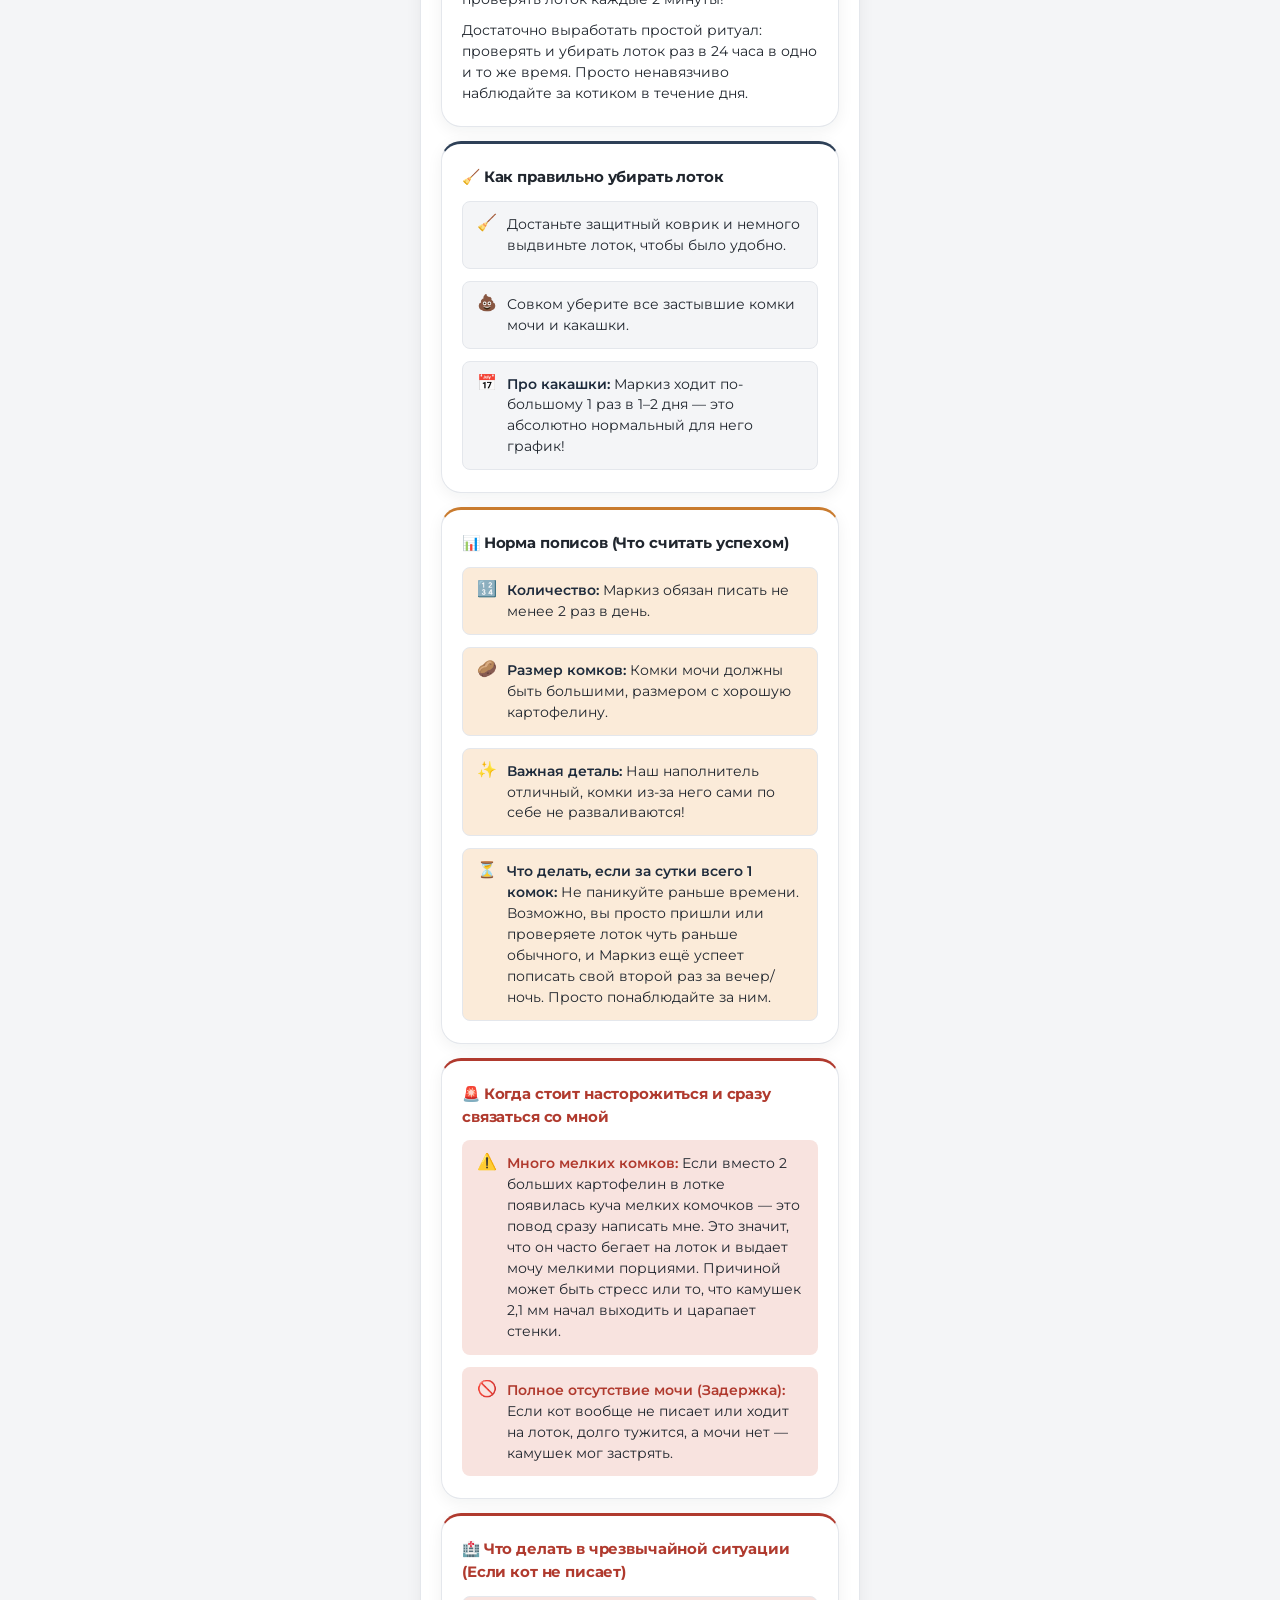
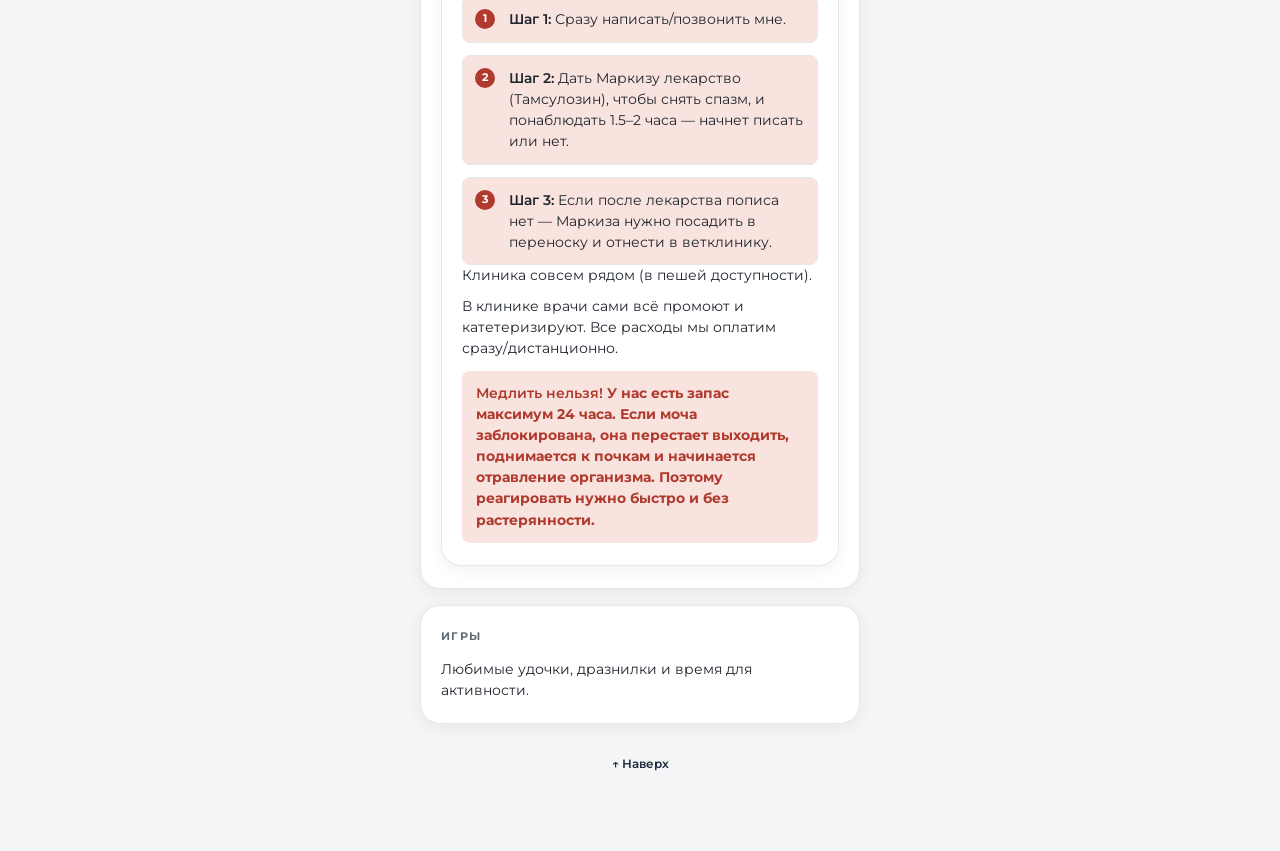
==== commit ffd681e9: "style: apply a completely new layout with balanced and symmetric spacing" ====
--- a/index.html
+++ b/index.html
@@ -17,21 +17,26 @@
                     <h1 class="site-title">Наглядное пособие по уходу</h1>
                 </div>
              
-                <div class="burger">
-                    <span></span>
-                    <span></span>
-                    <span></span>
-                </div>
             </div>
         
             <p class="header-quote">«Если у тебя есть пакет — значит у тебя есть все»</p>
             <p class="quote-author">© Маркиз, главный эксперт в области пакетоведения</p>
         </header>
 <div class="card intro-card">
-    <h2>Добро пожаловать</h2>
+    <h2>Добро пожаловать!</h2>
     <p>Огромное спасибо, что согласились присмотреть за нашим любимым котиком, пока нас не будет. Ваша помощь для нас невероятно важна, и благодаря вам мы можем быть спокойны!</p>
     <p>Пожалуйста, внимательно ознакомьтесь с правилами ниже. И помните: если возникнет любой вопрос — мы всегда на связи!</p>
 </div>
+
+        <nav class="card nav-card">
+            <h2>Навигация</h2>
+            <ul class="toc-links">
+                <li><a href="#feeding">Кормление</a></li>
+                <li><a href="#cleaning">Уборка лотка</a></li>
+                <li><a href="#games">Игры</a></li>
+            </ul>
+        </nav>
+
         <section class="card goals-card">
             <h2>Главные задачи</h2>
             <p>Главная задача вашего пребывания — следить за тем, чтобы этот джентльмен был сыт, напоен, находился в комфорте и регулярно ходил в туалет. 
@@ -78,15 +83,6 @@
             <p>.</p>
         </section>
 
-        <!-- 5. ОГЛАВЛЕНИЕ -->
-        <nav class="card nav-card">
-            <h2>Оглавление</h2>
-            <ul class="toc-links">
-                <li><a href="#feeding">Кормление</a></li>
-                <li><a href="#cleaning">Уборка</a></li>
-                <li><a href="#games">Игры</a></li>
-            </ul>
-        </nav>
 
         <!-- 6. ВСЕ ОСТАЛЬНОЕ (Блоки разделов) -->
         <main class="content-blocks">
--- a/style.css
+++ b/style.css
@@ -1,368 +1,362 @@
-/* Подключаем плавную прокрутку */
-html {
-    scroll-behavior: smooth;
-}
-
-/* Базовые настройки */
-* {
-    margin: 0;
-    padding: 0;
-    box-sizing: border-box;
-}
+/* ==========================================================================
+   Маркиз · Наглядное пособие по уходу
+   Минималистичный, читаемый, современный дизайн для мобильных экранов.
+   Один шрифт (Montserrat), один акцент (глубокий синий), красный — только
+   для тревожных карточек, амбер — для "внимание, но не паника".
+   ========================================================================== */
+
+:root {
+  /* палитра */
+  --bg: #F4F5F7;
+  --paper: #FFFFFF;
+  --ink: #20262E;
+  --ink-soft: #626C77;
+  --line: #E4E7EC;
+
+  --accent: #2E4057;
+  --accent-dark: #1E2B3C;
+  --accent-soft: #E8ECF1;
+
+  --warn: #C97B2E;
+  --warn-soft: #FBEBD9;
+
+  --alert: #B03A2E;
+  --alert-soft: #F8E3DF;
+
+  --radius-lg: 20px;
+  --radius-md: 14px;
+  --radius-sm: 8px;
+
+  --shadow: 0 4px 16px rgba(20, 26, 33, 0.06);
+
+  --font: 'Montserrat', sans-serif;
+}
+
+* { box-sizing: border-box; }
+
+html { scroll-behavior: smooth; }
 
 body {
-    font-family: 'Montserrat', sans-serif;
-    background-color: #f7f9fc;
-    color: #2d3748;
-    display: flex;
-    justify-content: center;
-    min-height: 100vh;
-}
-
-/* Мобильный контейнер */
+  margin: 0;
+  background: var(--bg);
+  color: var(--ink);
+  font-family: var(--font);
+  font-weight: 400;
+  font-size: 13.5px;
+  line-height: 1.55;
+  -webkit-font-smoothing: antialiased;
+}
+
 .mobile-container {
-    width: 100%;
-    max-width: 480px;
-    background-color: #ffffff;
-    min-height: 100vh;
-    padding: 16px;
-    display: flex;
-    flex-direction: column;
-    gap: 16px;
-    box-shadow: 0 4px 24px rgba(0, 0, 0, 0.06);
-}
-
-/* 1. СТИЛЬНАЯ ШАПКА */
+  max-width: 480px;
+  margin: 0 auto;
+  padding: 20px 16px 64px;
+}
+
+a { color: var(--accent); }
+
+h1, h2, h3 {
+  font-family: var(--font);
+  font-weight: 700;
+  color: var(--ink);
+  margin: 0 0 10px;
+  letter-spacing: -0.01em;
+}
+
+p {
+  margin: 0 0 10px;
+  font-weight: 400;
+}
+p:last-child { margin-bottom: 0; }
+
+strong { font-weight: 600; }
+
+/* ---------- header (простой, без цветных плашек) ---------- */
+
 .header {
-    background: linear-gradient(135deg, #ff5e62 0%, #ff9966 100%);
-    color: #ffffff;
-    border-radius: 20px;
-    padding: 20px;
-    display: flex;
-    flex-direction: column;
-    gap: 12px;
-    box-shadow: 0 8px 20px rgba(255, 94, 98, 0.25);
+  background: var(--paper);
+  border: 1px solid var(--line);
+  border-top: 4px solid var(--accent);
+  border-radius: var(--radius-lg);
+  padding: 28px 22px 24px;
+  margin-bottom: 18px;
+  text-align: center;
+  box-shadow: var(--shadow);
 }
 
 .header-top {
-    display: flex;
-    justify-content: space-between;
-    align-items: center;
+  display: flex;
+  flex-direction: column;
+  align-items: center;
 }
 
 .logo-area {
-    display: flex;
-    align-items: center;
-    gap: 12px;
+  display: flex;
+  flex-direction: column;
+  align-items: center;
+  gap: 12px;
 }
 
 .avatar {
-    width: 52px;
-    height: 52px;
-    border-radius: 50%;
-    object-fit: cover;
-    border: 2px solid rgba(255, 255, 255, 0.8);
-    box-shadow: 0 4px 10px rgba(0, 0, 0, 0.1);
+  width: 76px;
+  height: 76px;
+  border-radius: 50%;
+  object-fit: cover;
+  border: 3px solid var(--accent-soft);
 }
 
 .site-title {
-    font-size: 17px;            /* Немного крупнее, чтобы компенсировать заглавные */
-    font-weight: 900;           /* Максимально жирный */
-    text-transform: uppercase;  /* Все буквы СТАНОВЯТСЯ БОЛЬШИМИ */
-    letter-spacing: 0.05em;     /* Чуть раздвигаем буквы для стиля */
-    line-height: 1.3;           
-    text-align: left;         /* Выравниваем ровно по центру контейнера */           /* Добавляем отступ сверху, так как он теперь по центру */
-    flex: 1;                    /* Позволяет заголовку занять все свободное пространство между аватаркой и бургером */
+  font-size: 1rem;
+  font-weight: 700;
+  color: var(--ink);
 }
 
 .header-quote {
-    font-size: 13px;
-    font-style: italic;
-    opacity: 0.95;
-    line-height: 1.4;
+  font-style: italic;
+  font-weight: 500;
+  font-size: 0.86rem;
+  color: var(--accent-dark);
+  margin-top: 18px;
+  padding: 0 4px;
 }
 
 .quote-author {
-    font-size: 11px;
-    font-style: normal;
-    font-weight: 300;
-    opacity: 0.8;
-    text-align: right;
-    letter-spacing: 0.02em;
-}
-
-/* Бургер-меню */
-.burger {
-    display: flex;
-    flex-direction: column;
-    justify-content: space-between;
-    width: 24px;
-    height: 16px;
-    cursor: pointer;
-}
-
-.burger span {
-    width: 100%;
-    height: 2.5px;
-    background-color: #ffffff;
-    border-radius: 4px;
-}
-
-/* ОБЩИЙ СТИЛЬ КАРТОЧЕК */
+  font-size: 0.78rem;
+  font-weight: 500;
+  color: var(--ink-soft);
+  margin-top: 4px;
+}
+
+/* ---------- generic card ---------- */
+
 .card {
-    background: #ffffff;
-    border: 1px solid #edf2f7;
-    border-radius: 20px;
-    padding: 20px;
-    box-shadow: 0 4px 12px rgba(0, 0, 0, 0.03);
-    transition: transform 0.2s ease;
-}
-
-.card p {
-    font-size: 13.5px;
-    line-height: 1.5;
-}
-
-.card:active {
-    transform: scale(0.99);
-}
-
-.card h2, .card h3 {
-    font-size: 15px;
-    font-weight: 700;
-    margin-bottom: 12px;
-    color: #1a202c;
-    text-transform: uppercase;
-    letter-spacing: 0.04em;
-
+  background: var(--paper);
+  border-radius: var(--radius-lg);
+  padding: 22px 20px;
+  margin-bottom: 16px;
+  box-shadow: var(--shadow);
+  border: 1px solid var(--line);
+}
+
+.card h2 {
+  font-size: 0.92rem;
+  display: flex;
+  align-items: center;
+  gap: 8px;
 }
 
 .intro-card {
-    background: linear-gradient(135deg, #ebf8ff 0%, #e1effe 100%);
-    border-color: #bee3f8;
-}
-
-.intro-card p {
-    font-size: 13.5px;
-    color: #2b6cb0;
-    line-height: 1.5;
-}
-
-/* 2. ЦЕЛИ НА СЕГОДНЯ */
-.goals-card {
-    background: linear-gradient(135deg, #fff5f5 0% #fff0f0 100%);
-    border-color: #ffe3e3;
-}
+  border-left: 4px solid var(--accent);
+}
+
+/* ---------- nav / toc ---------- */
+
+.nav-card { padding: 16px 18px; }
+
+.toc-links {
+  list-style: none;
+  margin: 0;
+  padding: 0;
+  display: flex;
+  gap: 8px;
+  flex-wrap: wrap;
+}
+
+.toc-links a {
+  display: inline-block;
+  text-decoration: none;
+  font-weight: 600;
+  font-size: 0.74rem;
+  color: var(--accent-dark);
+  background: var(--accent-soft);
+  border-radius: 999px;
+  padding: 8px 16px;
+  transition: background 0.2s ease, color 0.2s ease;
+}
+
+.toc-links a:hover {
+  background: var(--accent);
+  color: #fff;
+}
+
+/* ---------- goals ---------- */
 
 .goals-list {
-    list-style: none;
-    display: flex;
-    flex-direction: column;
-    gap: 10px;
-    font-weight: 600;
-    font-size: 14px;
+  list-style: none;
+  margin: 14px 0 0;
+  padding: 0;
+  display: grid;
+  grid-template-columns: 1fr 1fr;
+  gap: 10px;
 }
 
 .goals-list li {
-    display: flex;
-    align-items: center;
-    gap: 10px;
-    background: #ffffff;
-    padding: 10px 14px;
-    border-radius: 12px;
-    box-shadow: 0 2px 6px rgba(255, 94, 98, 0.05);
-}
-
-/* 3. ВАЖНЫЕ ПРАВИЛА */
-.rules-card {
-    background: linear-gradient(135deg, #fffaf0 0%, #fff4e5 100%);
-    border-color: #ffe8cc;
-}
-
-.rules-list {
-    list-style: none;
-    display: flex;
-    flex-direction: column;
-    gap: 12px;
+  background: var(--accent-soft);
+  border-radius: var(--radius-md);
+  padding: 12px 10px;
+  text-align: center;
+  font-weight: 600;
+  font-size: 0.76rem;
+  color: var(--accent-dark);
+}
+
+/* ---------- rule / step lists ---------- */
+
+.rules-list, .steps-list {
+  list-style: none;
+  margin: 12px 0 0;
+  padding: 0;
+  display: flex;
+  flex-direction: column;
+  gap: 12px;
 }
 
 .rules-list li {
-    display: flex;
-    align-items: flex-start;
-    gap: 10px;
-    background: #ffffff;
-    padding: 12px 14px;
-    border-radius: 12px;
-    box-shadow: 0 2px 6px rgba(255, 165, 0, 0.05);
-    font-size: 13.5px;
-    line-height: 1.45;
-    color: #7b341e;
-}
+  display: flex;
+  align-items: flex-start;
+  gap: 10px;
+  padding: 12px 14px;
+  background: var(--bg);
+  border-radius: var(--radius-sm);
+  border: 1px solid var(--line);
+}
+
+.rules-list li strong { color: var(--accent-dark); }
 
 .rule-icon {
-    font-size: 16px;
-    flex-shrink: 0;
-    margin-top: 1px;
-}
-
-/* 4. ОСНОВНОЕ */
-.main-info-card {
-    background: linear-gradient(135deg, #f0fff4 0%, #e6fffa 100%);
-    border-color: #c6f6d5;
-}
-
-.main-info-card p {
-    font-size: 13.5px;
-    color: #234e52;
-}
-
-/* 5. ОГЛАВЛЕНИЕ */
-.nav-card {
-    background: #f8fafc;
-}
-
-.toc-links {
-    list-style: none;
-    display: flex;
-    flex-direction: column;
-    gap: 8px;
-}
-
-.toc-links a {
-    display: block;
-    color: #ff5e62;
-    text-decoration: none;
-    font-weight: 600;
-    font-size: 14px;
-    padding: 8px 12px;
-    background: #ffffff;
-    border-radius: 10px;
-    border: 1px solid #edf2f7;
-    transition: all 0.2s;
-}
-
-.toc-links a:hover {
-    background: #ff5e62;
-    color: #ffffff;
-    padding-left: 16px;
-}
-
-/* 6. КОНТЕНТНЫЕ БЛОКИ */
-.content-blocks {
-    display: flex;
-    flex-direction: column;
-    gap: 16px;
+  flex: 0 0 auto;
+  font-size: 1rem;
+  line-height: 1;
+  margin-top: 1px;
+}
+
+.steps-list {
+  counter-reset: step;
+  padding-left: 0;
+}
+
+.steps-list li {
+  position: relative;
+  padding: 12px 14px 12px 46px;
+  background: var(--alert-soft);
+  border-radius: var(--radius-sm);
+  border: 1px solid var(--line);
+}
+
+.steps-list li::before {
+  counter-increment: step;
+  content: counter(step);
+  position: absolute;
+  left: 12px;
+  top: 12px;
+  width: 20px;
+  height: 20px;
+  border-radius: 50%;
+  background: var(--alert);
+  color: #fff;
+  font-weight: 700;
+  font-size: 0.7rem;
+  display: flex;
+  align-items: center;
+  justify-content: center;
+}
+
+/* ---------- section-specific accents ---------- */
+/* Все карточки визуально одинаковы (белая подложка, тень, рамка) —
+   отличается только цвет верхней полоски и заголовка по смыслу. */
+
+.treatment-card, .food-card, .soup-card, .litter-clean-card {
+  border-top: 3px solid var(--accent);
+}
+
+.treats-card, .panic-card {
+  border-top: 3px solid var(--ink-soft);
+}
+
+.norm-card {
+  border-top: 3px solid var(--warn);
+}
+.norm-card .rules-list li { background: var(--warn-soft); }
+
+/* критически важное: главные правила, тревога, экстренная ситуация —
+   единая красная маркировка по всему документу */
+.rules-card,
+.alert-card,
+.emergency-card {
+  border-top: 3px solid var(--alert);
+}
+
+.rules-card h2,
+.alert-card h2,
+.emergency-card h2 {
+  color: var(--alert);
+}
+
+.rules-card .rules-list li,
+.alert-card .rules-list li {
+  background: var(--alert-soft);
+  border-color: transparent;
+}
+
+.rules-card .rules-list li strong,
+.alert-card .rules-list li strong {
+  color: var(--alert);
+}
+
+.emergency-card p:last-child {
+  font-weight: 700;
+  font-size: 0.85rem;
+  color: var(--alert);
+  background: var(--alert-soft);
+  border-radius: var(--radius-sm);
+  padding: 12px 14px;
+  margin-top: 12px;
+}
+
+/* ---------- section headers ---------- */
+
+.content-section h3 {
+  font-size: 0.7rem;
+  text-transform: uppercase;
+  letter-spacing: 0.12em;
+  color: var(--ink-soft);
+  margin-bottom: 14px;
 }
 
 .content-section {
-    background: #ffffff;
-}
-
-.content-section p {
-    font-size: 13.5px;
-    color: #4a5568;
-    line-height: 1.5;
-}
-
-
-/* Стили для разделов лотка и чрезвычайных ситуаций */
-
-.panic-card {
-    background: linear-gradient(135deg, #f0fff4 0%, #dcfae6 100%);
-    border-color: #c6f6d5;
-}
-
-.panic-card p {
-    font-size: 13.5px;
-    color: #22543d;
-    line-height: 1.5;
-    margin-bottom: 8px;
-}
-
-.litter-clean-card {
-    background: linear-gradient(135deg, #f7fafc 0%, #edf2f7 100%);
-    border-color: #e2e8f0;
-}
-
-.norm-card {
-    background: linear-gradient(135deg, #fffbeb 0%, #fef3c7 100%);
-    border-color: #fde68a;
-}
-
-.alert-card {
-    background: linear-gradient(135deg, #fff5f5 0%, #fed7d7 100%);
-    border-color: #feb2b2;
-}
-
-.emergency-card {
-    background: linear-gradient(135deg, #fff0f0 0%, #ffdbdb 100%);
-    border: 2px solid #feb2b2;
-}
-
-.emergency-card h2 {
-    color: #9b2c2c;
-}
-
-.emergency-card p {
-    font-size: 13.5px;
-    color: #742a2a;
-    line-height: 1.5;
-    margin-top: 8px;
-}
-
-/* Нумерованный список для экстренных шагов */
-.steps-list {
-    list-style: decimal;
-    list-style-position: inside;
-    display: flex;
-    flex-direction: column;
-    gap: 8px;
-    margin: 10px 0;
-    font-size: 13.5px;
-    color: #742a2a;
-    line-height: 1.45;
-}
-
-.steps-list li {
-    background: #ffffff;
-    padding: 10px 12px;
-    border-radius: 10px;
-    box-shadow: 0 2px 5px rgba(153, 27, 27, 0.05);
-}
-
-
-/* КНОПКА ВОЗВРАТА НАВЕРХ */
+  scroll-margin-top: 18px;
+}
+
+.content-section .card { margin-bottom: 14px; }
+.content-section .card:last-child { margin-bottom: 0; }
+
+/* ---------- back to top ---------- */
+
 .back-to-top {
-    display: flex;
-    align-items: center;
-    justify-content: center;
-    gap: 8px;
-    width: 100%;
-    /* Фиксируем максимальную ширину и центрируем, чтобы она не растягивалась */
-    max-width: 100%; 
-    background: linear-gradient(135deg, #ff5e62 0%, #ff9966 100%);
-    color: #ffffff;
-    padding: 14px 20px;
-    border-radius: 16px;
-    text-decoration: none;
-    font-weight: 700;
-    font-size: 15px;
-    letter-spacing: 0.02em;
-    margin-top: 12px;
-    margin-bottom: 24px;
-    box-shadow: 0 8px 20px rgba(255, 94, 98, 0.25);
-    transition: all 0.3s cubic-bezier(0.4, 0, 0.2, 1);
-    
-    /* Главная защита от расползания во флекс-контейнере */
-    align-self: center; 
-}
-
-.back-to-top:hover {
-    transform: translateY(-2px);
-    box-shadow: 0 12px 24px rgba(255, 94, 98, 0.35);
-}
-
-.back-to-top:active {
-    transform: translateY(1px);
-    box-shadow: 0 4px 10px rgba(255, 94, 98, 0.2);
+  display: block;
+  text-align: center;
+  text-decoration: none;
+  font-weight: 600;
+  font-size: 0.78rem;
+  color: var(--accent-dark);
+  padding: 14px;
+  margin-top: 6px;
+}
+
+/* ---------- focus / motion ---------- */
+
+a:focus-visible, .toc-links a:focus-visible {
+  outline: 2px solid var(--accent-dark);
+  outline-offset: 2px;
+}
+
+@media (prefers-reduced-motion: reduce) {
+  html { scroll-behavior: auto; }
+  * { transition: none !important; }
+}
+
+/* ---------- slightly wider phones ---------- */
+
+@media (min-width: 420px) {
+  .mobile-container { padding: 20px 20px 64px; }
 }
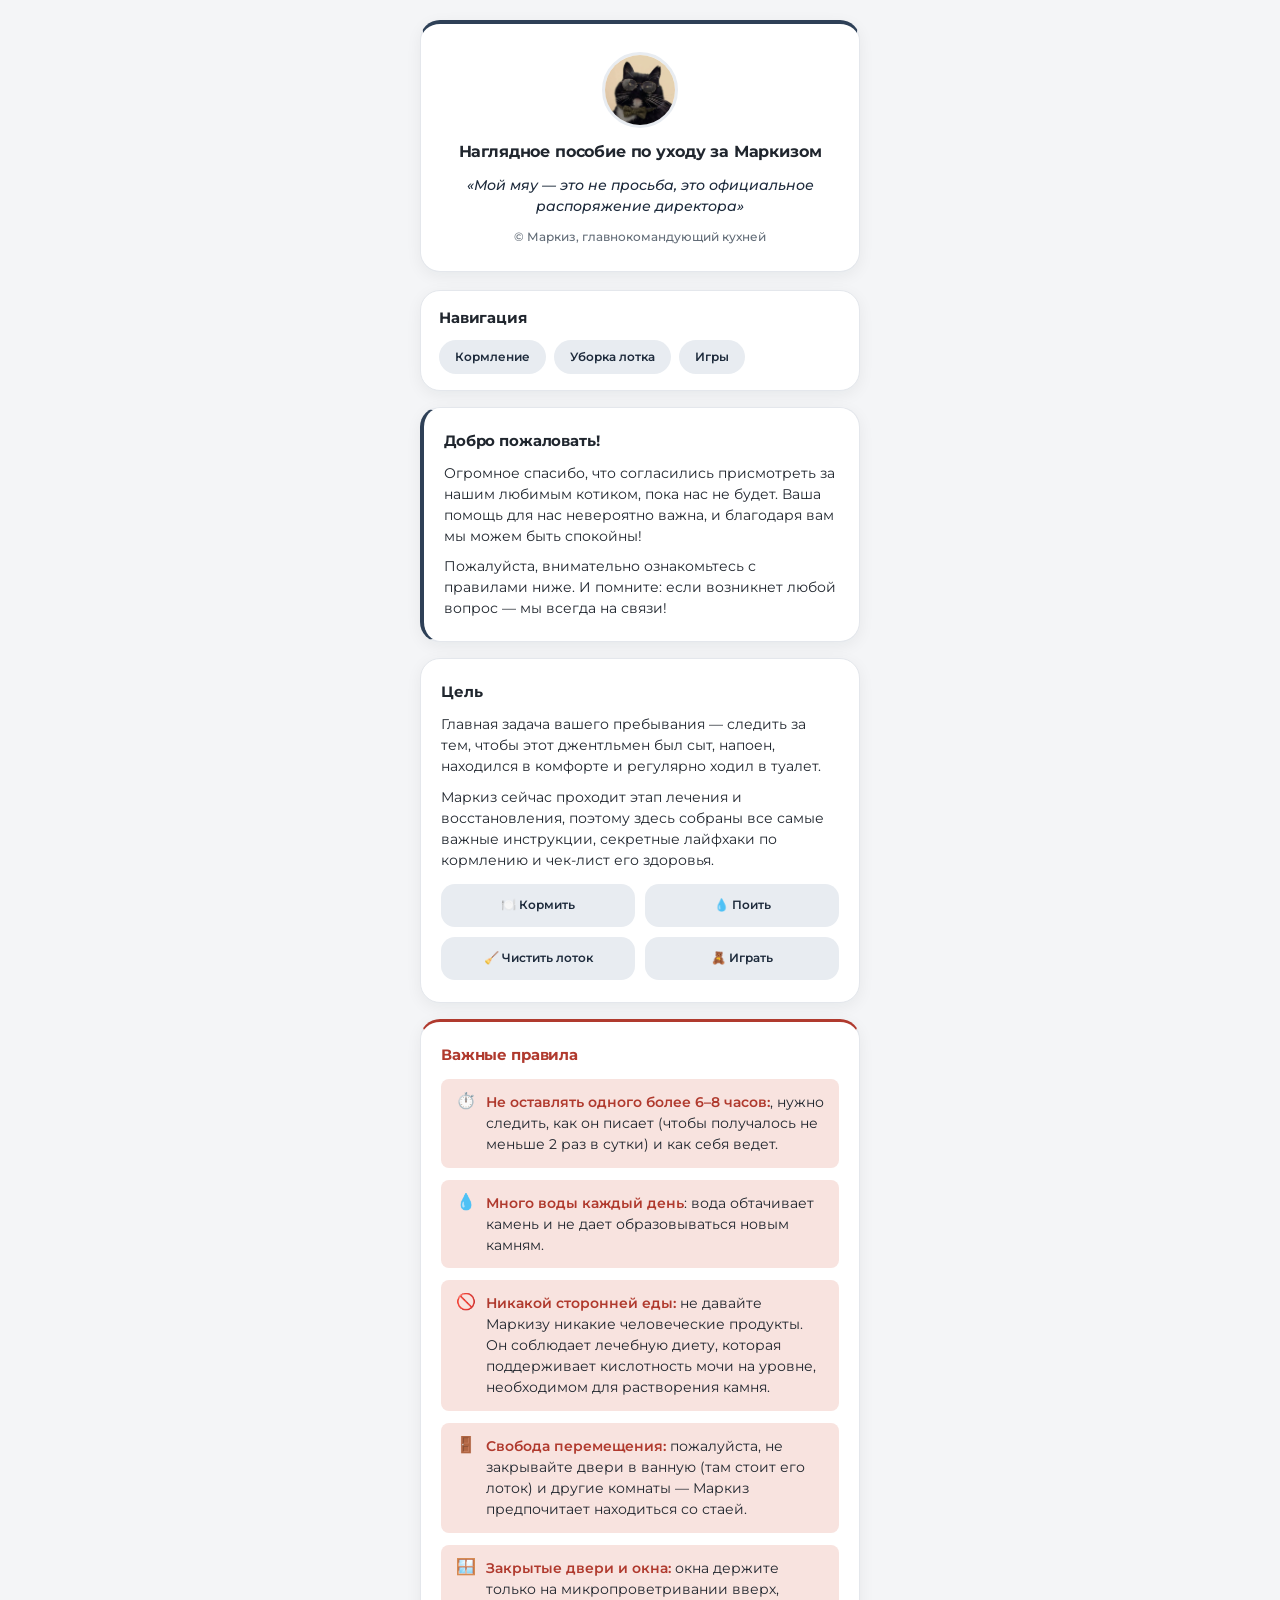
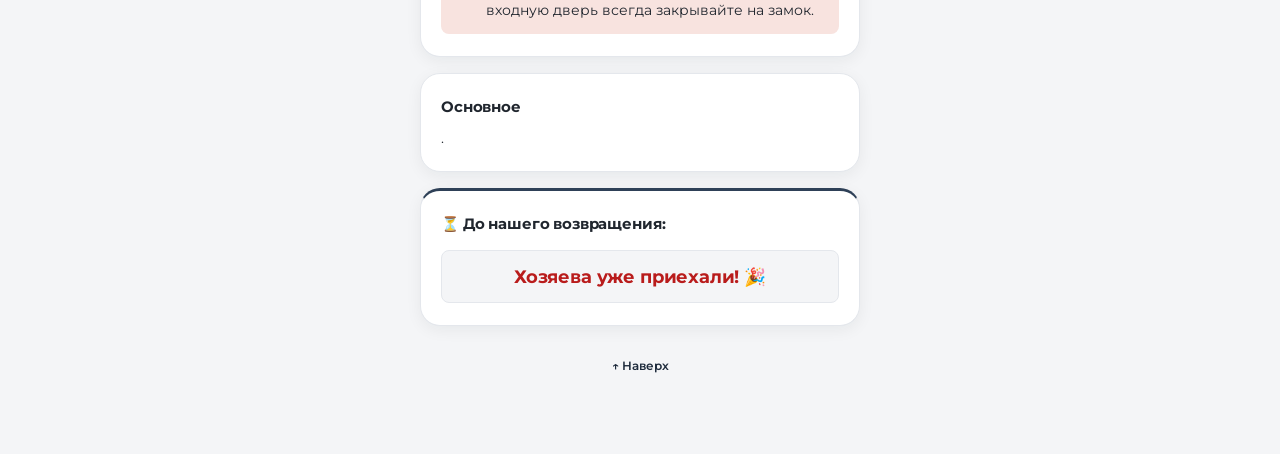
==== commit 856e07ea: "feat: add arrival countdown timer and multi-page structure" ====
--- a/index.html
+++ b/index.html
@@ -14,31 +14,33 @@
             <div class="header-top">
                 <div class="logo-area">
                     <img src="assets/img/professor-beige.webp" alt="Моя кошка" class="avatar">
-                    <h1 class="site-title">Наглядное пособие по уходу</h1>
+                    <h1 class="site-title">Наглядное пособие по уходу за Маркизом</h1>
                 </div>
              
             </div>
         
-            <p class="header-quote">«Если у тебя есть пакет — значит у тебя есть все»</p>
-            <p class="quote-author">© Маркиз, главный эксперт в области пакетоведения</p>
+            <p class="header-quote">«Мой мяу — это не просьба, это официальное распоряжение директора»</p>
+            <p class="quote-author">© Маркиз, главнокомандующий кухней</p>
         </header>
+
+                <nav class="card nav-card">
+            <h2>Навигация</h2>
+            <ul class="toc-links">
+                <li><a href="feeding.html">Кормление</a></li>
+                <li><a href="cleaning.html">Уборка лотка</a></li>
+                <li><a href="playing.html">Игры</a></li>
+            </ul>
+        </nav>
 <div class="card intro-card">
     <h2>Добро пожаловать!</h2>
     <p>Огромное спасибо, что согласились присмотреть за нашим любимым котиком, пока нас не будет. Ваша помощь для нас невероятно важна, и благодаря вам мы можем быть спокойны!</p>
     <p>Пожалуйста, внимательно ознакомьтесь с правилами ниже. И помните: если возникнет любой вопрос — мы всегда на связи!</p>
 </div>
 
-        <nav class="card nav-card">
-            <h2>Навигация</h2>
-            <ul class="toc-links">
-                <li><a href="#feeding">Кормление</a></li>
-                <li><a href="#cleaning">Уборка лотка</a></li>
-                <li><a href="#games">Игры</a></li>
-            </ul>
-        </nav>
+
 
         <section class="card goals-card">
-            <h2>Главные задачи</h2>
+            <h2>Цель</h2>
             <p>Главная задача вашего пребывания — следить за тем, чтобы этот джентльмен был сыт, напоен, находился в комфорте и регулярно ходил в туалет. 
     <p>Маркиз сейчас проходит этап лечения и восстановления, поэтому здесь собраны все самые важные инструкции, секретные лайфхаки по кормлению и чек-лист его здоровья.</p></p>
     </p>
@@ -85,204 +87,18 @@
 
 
         <!-- 6. ВСЕ ОСТАЛЬНОЕ (Блоки разделов) -->
-        <main class="content-blocks">
-            <section id="feeding" class="card content-section">
-                <h3>Кормление</h3>
-                <!-- 🥣 РАЗДЕЛ: ВСЕ О КОРМЛЕНИИ И ИСТОРИИ ЛЕЧЕНИЯ -->
+       <div class="card timer-card">
+    <h2>⏳ До нашего возвращения:</h2>
+    <div class="timer-display" id="timer">
+        <div class="timer-box"><span class="timer-num">00</span><span class="timer-label">дней</span></div>
+        <div class="timer-box"><span class="timer-num">00</span><span class="timer-label">часов</span></div>
+        <div class="timer-box"><span class="timer-num">00</span><span class="timer-label">минут</span></div>
+        <div class="timer-box"><span class="timer-num">00</span><span class="timer-label">секунд</span></div>
+    </div>
+</div> 
 
-<!-- История лечения -->
-<div class="card treatment-card">
-    <h2>📜 История лечения: Почему это так важно?</h2>
-    <p>У Маркиза диагностировали камушек в мочевом пузыре (2,1 мм) и высокую плотность мочи. Наша главная цель сейчас — размыть этот камень и вымыть его естественным путем.</p>
-    <p>Для этого ему критически необходимо максимально возможное количество воды каждый день. Чем больше жидкости он получает, тем ниже плотность мочи и тем меньше риска, что камушек застрянет.</p>
-</div>
-
-<!-- Главные базовые правила кормления и воды -->
-<div class="card rules-card">
-    <h2>🚨 Главные базовые правила</h2>
-    <ul class="rules-list">
-        <li>
-            <span class="rule-icon">💧</span>
-            <span><strong>Только бутылочная вода:</strong> используйте только воду из бутылок (из-под фильтра/кулера). Воду из-под крана не давать ни в коем случае — она пахнет плесенью, и Маркиз её пить не станет.</span>
-        </li>
-        <li>
-            <span class="rule-icon">🍽️</span>
-            <span><strong>Гигиена посуды:</strong> мыть миски нужно хотя бы 1 раз в день. Форма и материал мисок — любые, Маркиз в этом плане неприхотлив.</span>
-        </li>
-        <li>
-            <span class="rule-icon">💉</span>
-            <span><strong>Вода через шприц (3 мл):</strong> на столе лежит шприц без иглы на 3 мл. Если Маркиз пьет маловато — можно аккуратно выпаивать ему воду из шприца.</span>
-        </li>
-    </ul>
-</div>
-
-<!-- 1. Влажный корм -->
-<div class="card food-card">
-    <h2>🥫 1. Влажный корм (Главный источник влаги)</h2>
-    <p>Консервы — это основа, так как в них больше всего воды. Но ест он их не всегда с охотой.</p>
-    
-    <ul class="rules-list">
-        <li>
-            <span class="rule-icon">📊</span>
-            <span><strong>Норма:</strong> 1 банка в день.</span>
-        </li>
-        <li>
-            <span class="rule-icon">🕒</span>
-            <span><strong>Как давать:</strong> делим 1 банку на 3 приема пищи (утро, день, вечер).</span>
-        </li>
-        <li>
-            <span class="rule-icon">🤫</span>
-            <span><strong>Секретный трюк:</strong> в каждую порцию добавить 3 мл воды и хорошо перемешать прямо в тарелке. <em>Добавляйте воду незаметно для кота! Маркиз не любит, когда видит «открытую» воду в еде.</em></span>
-        </li>
-        <li>
-            <span class="rule-icon">🥣</span>
-            <span><strong>Как накладывать:</strong> не вминайте корм в дно миски! Из-за отсутствия зубиков ему будет очень трудно слизывать прилипшую ко дну массу. Оставляйте корм горкой/паштетом.</span>
-        </li>
-        <li>
-            <span class="rule-icon">☀️</span>
-            <span><strong>Утренний аппетит:</strong> утром (особенно в жару) он может не сразу бежать к миске. Но если он мяукает и зовёт на кухню — значит, пора кормить!</span>
-        </li>
-        <li>
-            <span class="rule-icon">💡</span>
-            <span><strong>Что делать, если вообще отказывается:</strong> натыкайте в паштет несколько гранул сухого корма. Аромат сухариков подкупит его, и он съест всю порцию. (Использовать только в крайнем случае!).</span>
-        </li>
-    </ul>
-</div>
-
-<!-- 2. Лакомства-бульоны -->
-<div class="card treats-card">
-    <h2>🍹 2. Лакомства-бульоны (Между главными приемами пищи)</h2>
-    <p>Пакетики с жидким лакомством — наш главный инструмент для выпаивания.</p>
-    
-    <ul class="rules-list">
-        <li>
-            <span class="rule-icon">📦</span>
-            <span><strong>Норма:</strong> 2–4 пакетика в день. Давать обязательно! Даже если Маркиз сам не просит — всё равно предлагайте. Воды должно быть МНОГО.</span>
-        </li>
-        <li>
-            <span class="rule-icon">✨</span>
-            <span><strong>Рецепт «Жижи»:</strong> откройте пакетик лакомства и налейте туда столько воды, сколько влезет. Зажмите край пакетика зажимом или пальцами и очень хорошо перемешайте/потрясите до абсолютно однородной консистенции. <em>Если останутся расслоения или чистая вода сверху — он есть не будет! Должна получиться равномерная вкусная жижа.</em></span>
-        </li>
-    </ul>
-</div>
-
-<!-- 3. «Суп из сухариков» -->
-<div class="card soup-card">
-    <h2>🥣 3. «Суп из сухариков» (Идеальный перекус)</h2>
-    <p>Сухой корм — это любовь Маркиза, но давать его просто так нельзя (нужна вода!). Поэтому делаем суп:</p>
-    
-    <ul class="rules-list">
-        <li>
-            <span class="rule-icon">⏱️</span>
-            <span>Насыпьте порцию сухариков в его тарелку, залейте водой и оставьте замокать на <strong>10–20 минут</strong>.</span>
-        </li>
-        <li>
-            <span class="rule-icon">🧊</span>
-            <span><strong>Критически важно:</strong> пока сухарики замачиваются, поставьте тарелку <strong>НА ХОЛОДИЛЬНИК</strong>! Иначе они магическим образом исчезнут с пола раньше времени.</span>
-        </li>
-        <li>
-            <span class="rule-icon">😋</span>
-            <span>Воду НЕ сливать! «Магия сухарей» пропитывает воду ароматом, и Маркиз с удовольствием вылакает весь этот суп до последней капли.</span>
-        </li>
-    </ul>
-</div>
-            </section>
-
-            <section id="cleaning" class="card content-section">
-                <h3>Уборка</h3>
-                <!-- 🚽 РАЗДЕЛ: ВСЕ ПРО ЛОТОК И КОНТРОЛЬ ТУАЛЕТА -->
-
-<!-- Без паники -->
-<div class="card panic-card">
-    <h2>🧘‍♂️ Без паники: Главный принцип проверки</h2>
-    <p>Если Маркиз ведёт себя как обычно (спокойно лежит, ест, не кричит) — не нужно бояться и проверять лоток каждые 2 минуты!</p>
-    <p>Достаточно выработать простой ритуал: проверять и убирать лоток раз в 24 часа в одно и то же время. Просто ненавязчиво наблюдайте за котиком в течение дня.</p>
-</div>
-
-<!-- Как правильно убирать лоток -->
-<div class="card litter-clean-card">
-    <h2>🧹 Как правильно убирать лоток</h2>
-    <ul class="rules-list">
-        <li>
-            <span class="rule-icon">🧹</span>
-            <span>Достаньте защитный коврик и немного выдвиньте лоток, чтобы было удобно.</span>
-        </li>
-        <li>
-            <span class="rule-icon">💩</span>
-            <span>Совком уберите все застывшие комки мочи и какашки.</span>
-        </li>
-        <li>
-            <span class="rule-icon">📅</span>
-            <span><strong>Про какашки:</strong> Маркиз ходит по-большому 1 раз в 1–2 дня — это абсолютно нормальный для него график!</span>
-        </li>
-    </ul>
-</div>
-
-<!-- Норма пописов -->
-<div class="card norm-card">
-    <h2>📊 Норма пописов (Что считать успехом)</h2>
-    <ul class="rules-list">
-        <li>
-            <span class="rule-icon">🔢</span>
-            <span><strong>Количество:</strong> Маркиз обязан писать не менее 2 раз в день.</span>
-        </li>
-        <li>
-            <span class="rule-icon">🥔</span>
-            <span><strong>Размер комков:</strong> Комки мочи должны быть большими, размером с хорошую картофелину.</span>
-        </li>
-        <li>
-            <span class="rule-icon">✨</span>
-            <span><strong>Важная деталь:</strong> Наш наполнитель отличный, комки из-за него сами по себе не разваливаются!</span>
-        </li>
-        <li>
-            <span class="rule-icon">⏳</span>
-            <span><strong>Что делать, если за сутки всего 1 комок:</strong> Не паникуйте раньше времени. Возможно, вы просто пришли или проверяете лоток чуть раньше обычного, и Маркиз ещё успеет пописать свой второй раз за вечер/ночь. Просто понаблюдайте за ним.</span>
-        </li>
-    </ul>
-</div>
-
-<!-- Когда стоит насторожиться -->
-<div class="card alert-card">
-    <h2>🚨 Когда стоит насторожиться и сразу связаться со мной</h2>
-    <ul class="rules-list">
-        <li>
-            <span class="rule-icon">⚠️</span>
-            <span><strong>Много мелких комков:</strong> Если вместо 2 больших картофелин в лотке появилась куча мелких комочков — это повод сразу написать мне. Это значит, что он часто бегает на лоток и выдает мочу мелкими порциями. Причиной может быть стресс или то, что камушек 2,1 мм начал выходить и царапает стенки.</span>
-        </li>
-        <li>
-            <span class="rule-icon">🚫</span>
-            <span><strong>Полное отсутствие мочи (Задержка):</strong> Если кот вообще не писает или ходит на лоток, долго тужится, а мочи нет — камушек мог застрять.</span>
-        </li>
-    </ul>
-</div>
-
-<!-- Чрезвычайная ситуация -->
-<div class="card emergency-card">
-    <h2>🏥 Что делать в чрезвычайной ситуации (Если кот не писает)</h2>
-    <ol class="steps-list">
-        <li>
-            <strong>Шаг 1:</strong> Сразу написать/позвонить мне.
-        </li>
-        <li>
-            <strong>Шаг 2:</strong> Дать Маркизу лекарство (Тамсулозин), чтобы снять спазм, и понаблюдать 1.5–2 часа — начнет писать или нет.
-        </li>
-        <li>
-            <strong>Шаг 3:</strong> Если после лекарства пописа нет — Маркиза нужно посадить в переноску и отнести в ветклинику.
-        </li>
-    </ol>
-    <p>Клиника совсем рядом (в пешей доступности).</p>
-    <p>В клинике врачи сами всё промоют и катетеризируют. Все расходы мы оплатим сразу/дистанционно.</p>
-    <p><strong>Медлить нельзя!</strong> У нас есть запас максимум 24 часа. Если моча заблокирована, она перестает выходить, поднимается к почкам и начинается отравление организма. Поэтому реагировать нужно быстро и без растерянности.</p>
-</div>
-            </section>
-
-            <section id="games" class="card content-section">
-                <h3>Игры</h3>
-                <p>Любимые удочки, дразнилки и время для активности.</p>
-            </section>
-        </main>
 <a href="#" class="back-to-top">↑ Наверх</a>
     </div>
-    
+   <script src="script.js" defer></script> 
 </body>
 </html>
--- a/style.css
+++ b/style.css
@@ -1,12 +1,4 @@
-/* ==========================================================================
-   Маркиз · Наглядное пособие по уходу
-   Минималистичный, читаемый, современный дизайн для мобильных экранов.
-   Один шрифт (Montserrat), один акцент (глубокий синий), красный — только
-   для тревожных карточек, амбер — для "внимание, но не паника".
-   ========================================================================== */
-
 :root {
-  /* палитра */
   --bg: #F4F5F7;
   --paper: #FFFFFF;
   --ink: #20262E;
@@ -71,8 +63,6 @@
 
 strong { font-weight: 600; }
 
-/* ---------- header (простой, без цветных плашек) ---------- */
-
 .header {
   background: var(--paper);
   border: 1px solid var(--line);
@@ -116,7 +106,6 @@
   font-weight: 500;
   font-size: 0.86rem;
   color: var(--accent-dark);
-  margin-top: 18px;
   padding: 0 4px;
 }
 
@@ -126,8 +115,6 @@
   color: var(--ink-soft);
   margin-top: 4px;
 }
-
-/* ---------- generic card ---------- */
 
 .card {
   background: var(--paper);
@@ -148,8 +135,6 @@
 .intro-card {
   border-left: 4px solid var(--accent);
 }
-
-/* ---------- nav / toc ---------- */
 
 .nav-card { padding: 16px 18px; }
 
@@ -179,8 +164,6 @@
   color: #fff;
 }
 
-/* ---------- goals ---------- */
-
 .goals-list {
   list-style: none;
   margin: 14px 0 0;
@@ -199,8 +182,6 @@
   font-size: 0.76rem;
   color: var(--accent-dark);
 }
-
-/* ---------- rule / step lists ---------- */
 
 .rules-list, .steps-list {
   list-style: none;
@@ -261,10 +242,6 @@
   justify-content: center;
 }
 
-/* ---------- section-specific accents ---------- */
-/* Все карточки визуально одинаковы (белая подложка, тень, рамка) —
-   отличается только цвет верхней полоски и заголовка по смыслу. */
-
 .treatment-card, .food-card, .soup-card, .litter-clean-card {
   border-top: 3px solid var(--accent);
 }
@@ -278,8 +255,6 @@
 }
 .norm-card .rules-list li { background: var(--warn-soft); }
 
-/* критически важное: главные правила, тревога, экстренная ситуация —
-   единая красная маркировка по всему документу */
 .rules-card,
 .alert-card,
 .emergency-card {
@@ -313,8 +288,6 @@
   margin-top: 12px;
 }
 
-/* ---------- section headers ---------- */
-
 .content-section h3 {
   font-size: 0.7rem;
   text-transform: uppercase;
@@ -329,8 +302,6 @@
 
 .content-section .card { margin-bottom: 14px; }
 .content-section .card:last-child { margin-bottom: 0; }
-
-/* ---------- back to top ---------- */
 
 .back-to-top {
   display: block;
@@ -343,20 +314,53 @@
   margin-top: 6px;
 }
 
-/* ---------- focus / motion ---------- */
-
 a:focus-visible, .toc-links a:focus-visible {
   outline: 2px solid var(--accent-dark);
   outline-offset: 2px;
 }
 
+.timer-card {
+    border-top: 3px solid var(--accent);
+}
+
+.timer-display {
+    display: grid;
+    grid-template-columns: repeat(4, 1fr);
+    gap: 8px;
+    text-align: center;
+    margin-top: 14px;
+}
+
+.timer-box {
+    background: var(--bg);
+    padding: 12px 6px;
+    border-radius: var(--radius-sm);
+    border: 1px solid var(--line);
+}
+
+.timer-num {
+    font-size: 1.1rem;
+    font-weight: 700;
+    color: var(--accent-dark);
+    display: block;
+    letter-spacing: -0.01em;
+}
+
+.timer-label {
+    font-size: 0.7rem;
+    font-weight: 500;
+    color: var(--ink-soft);
+    margin-top: 4px;
+    display: block;
+    text-transform: uppercase;
+    letter-spacing: 0.05em;
+}
+
 @media (prefers-reduced-motion: reduce) {
   html { scroll-behavior: auto; }
   * { transition: none !important; }
 }
 
-/* ---------- slightly wider phones ---------- */
-
 @media (min-width: 420px) {
   .mobile-container { padding: 20px 20px 64px; }
 }
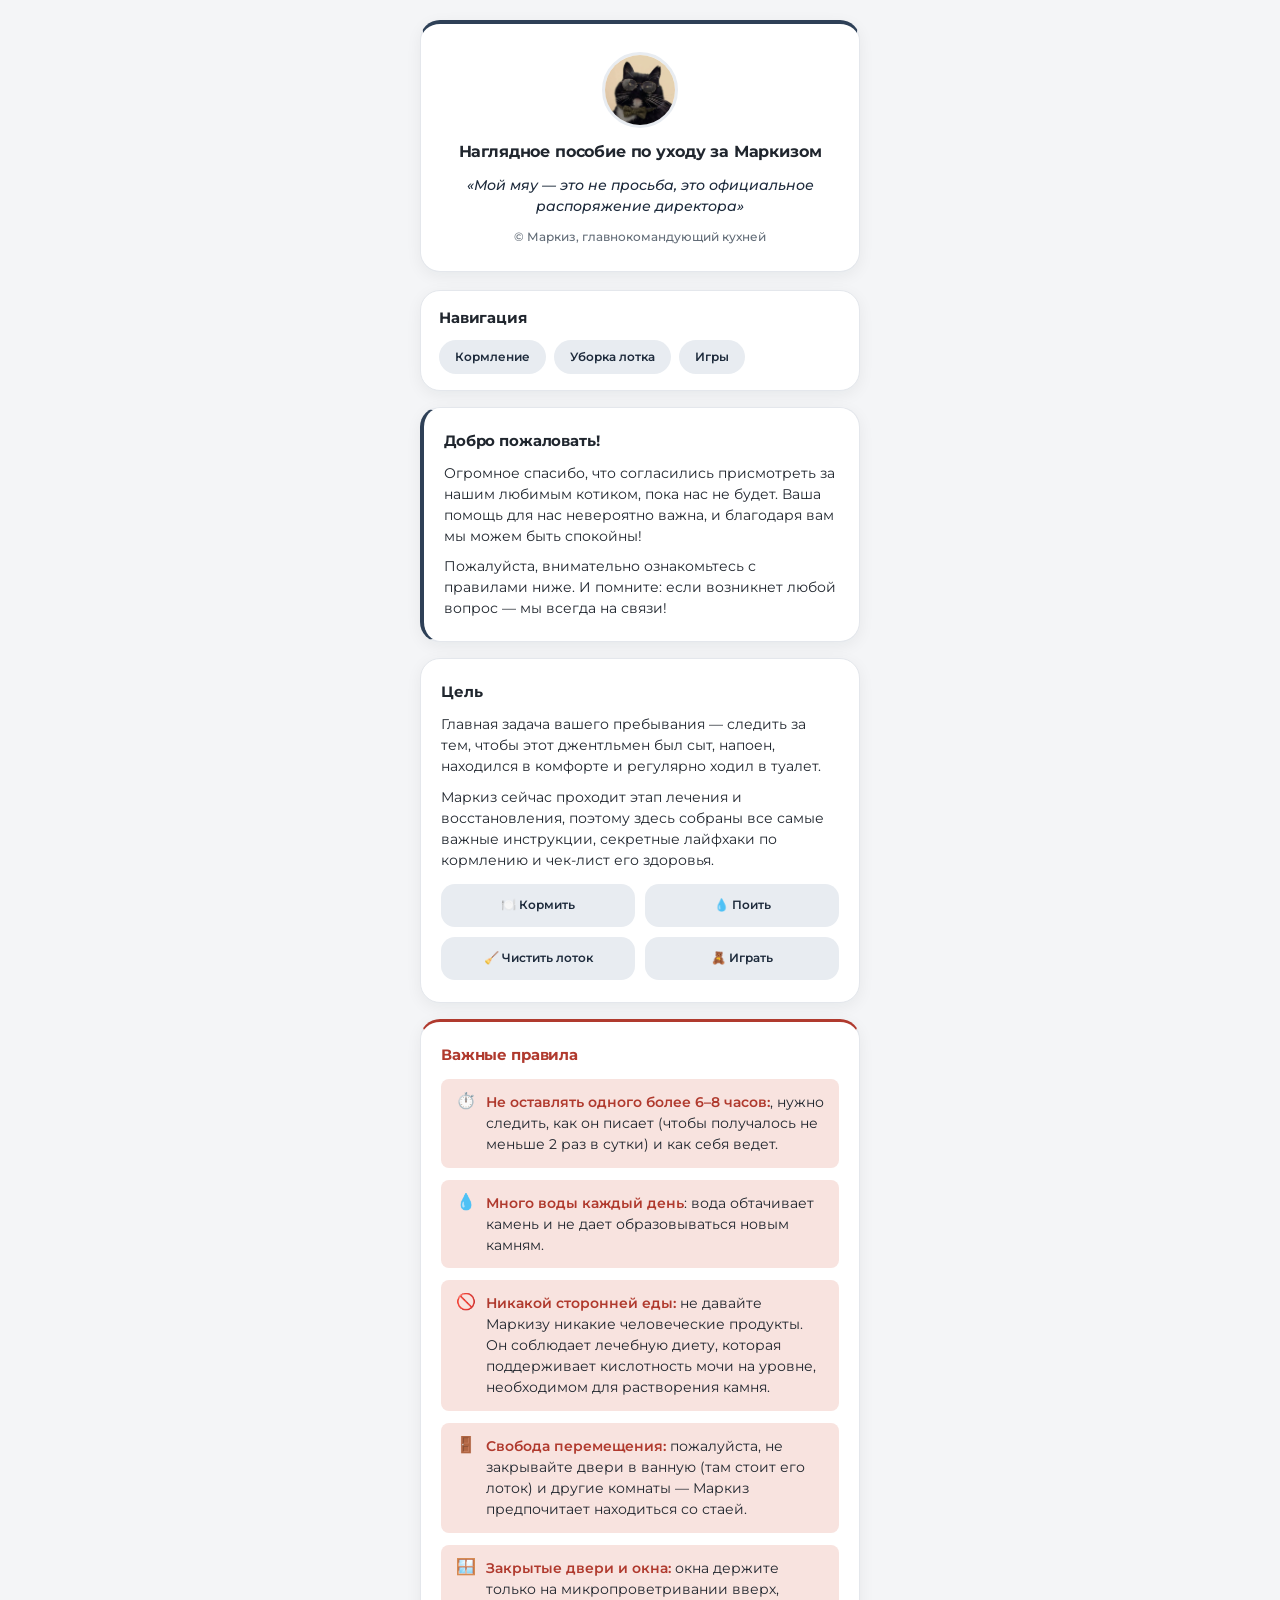
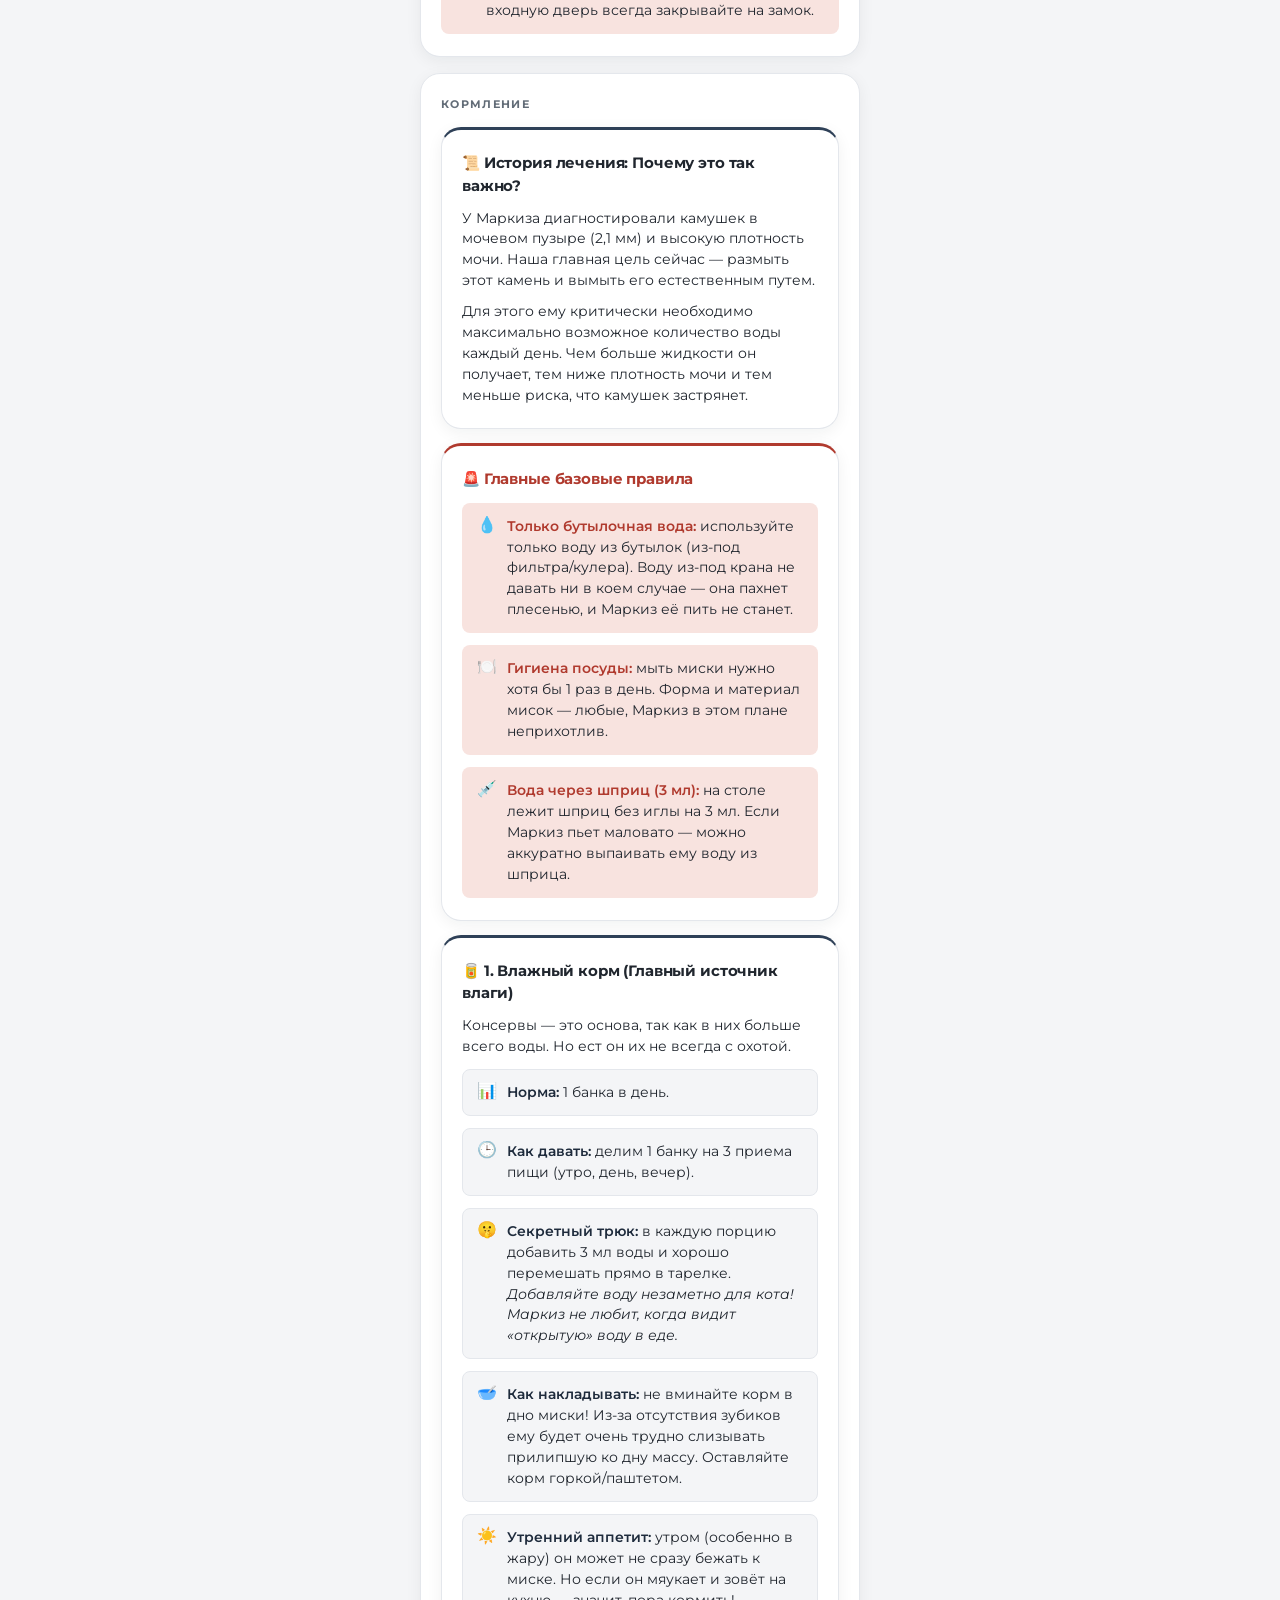
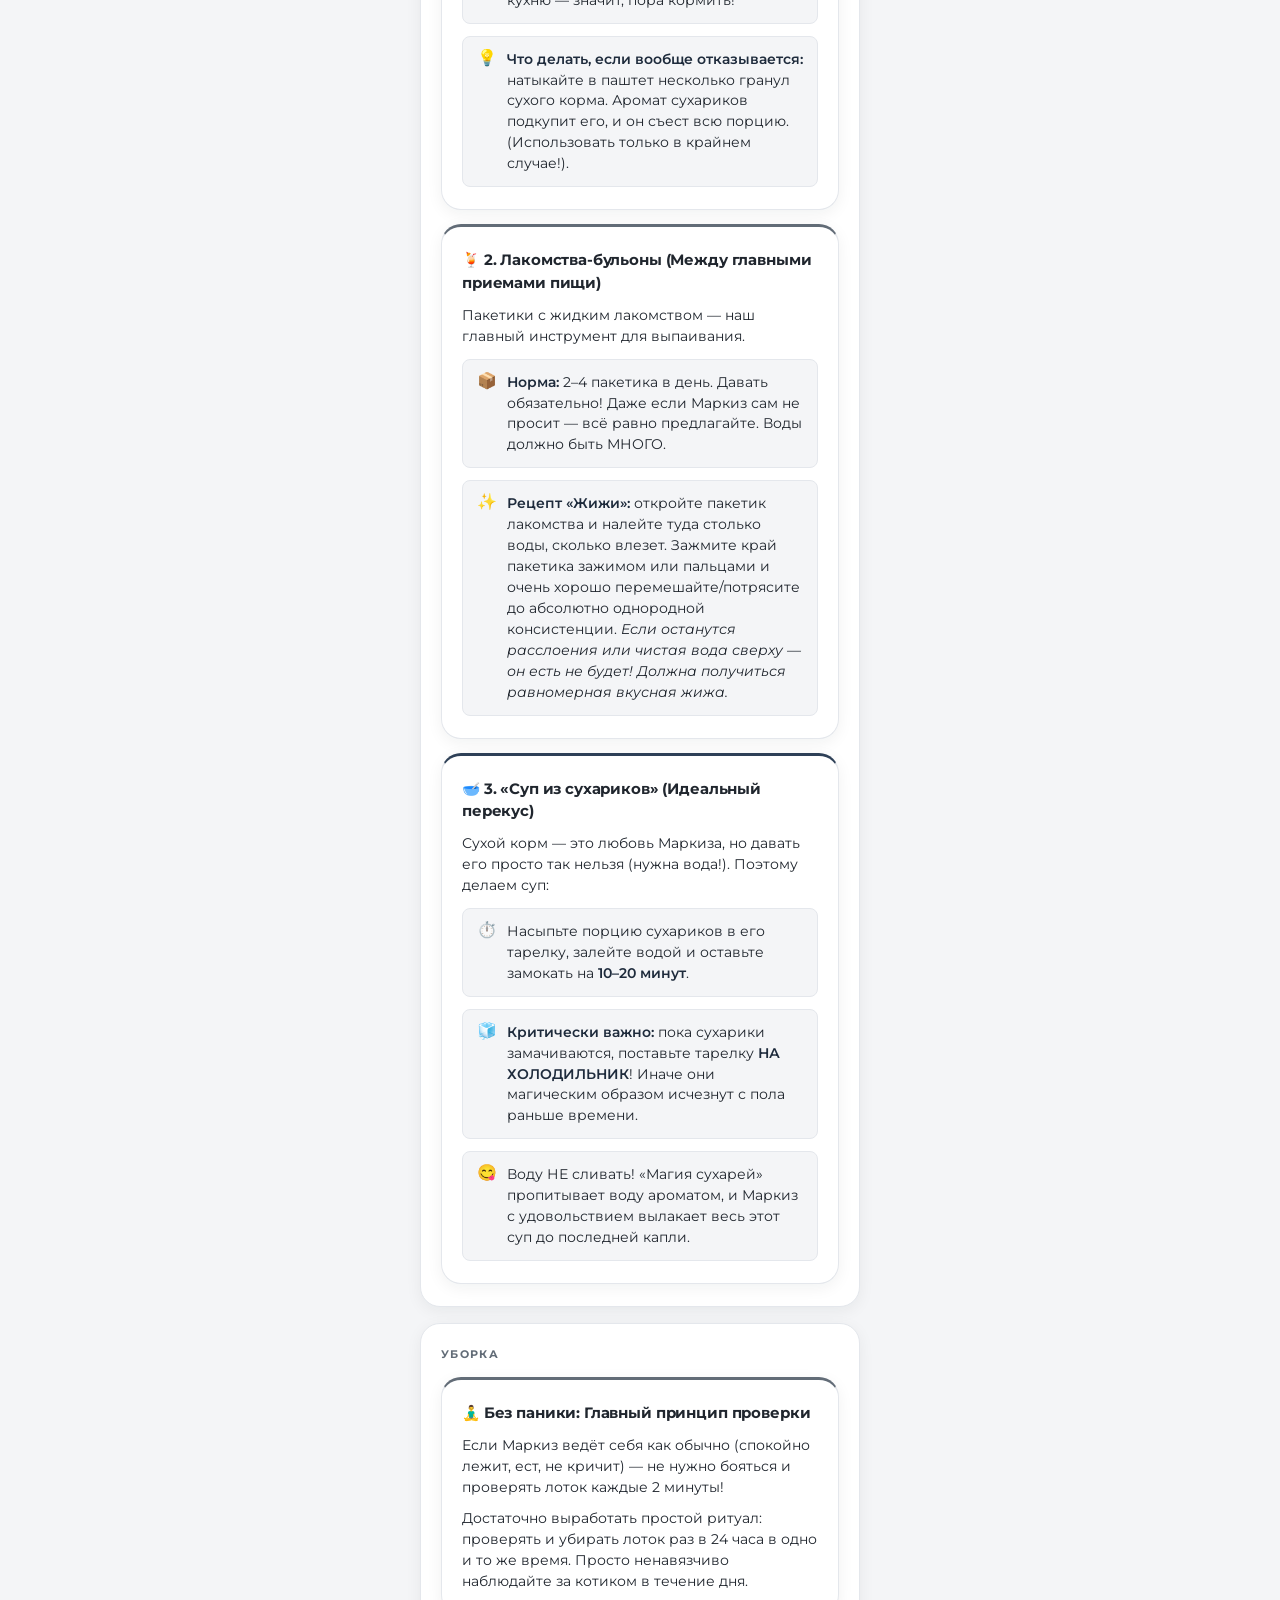
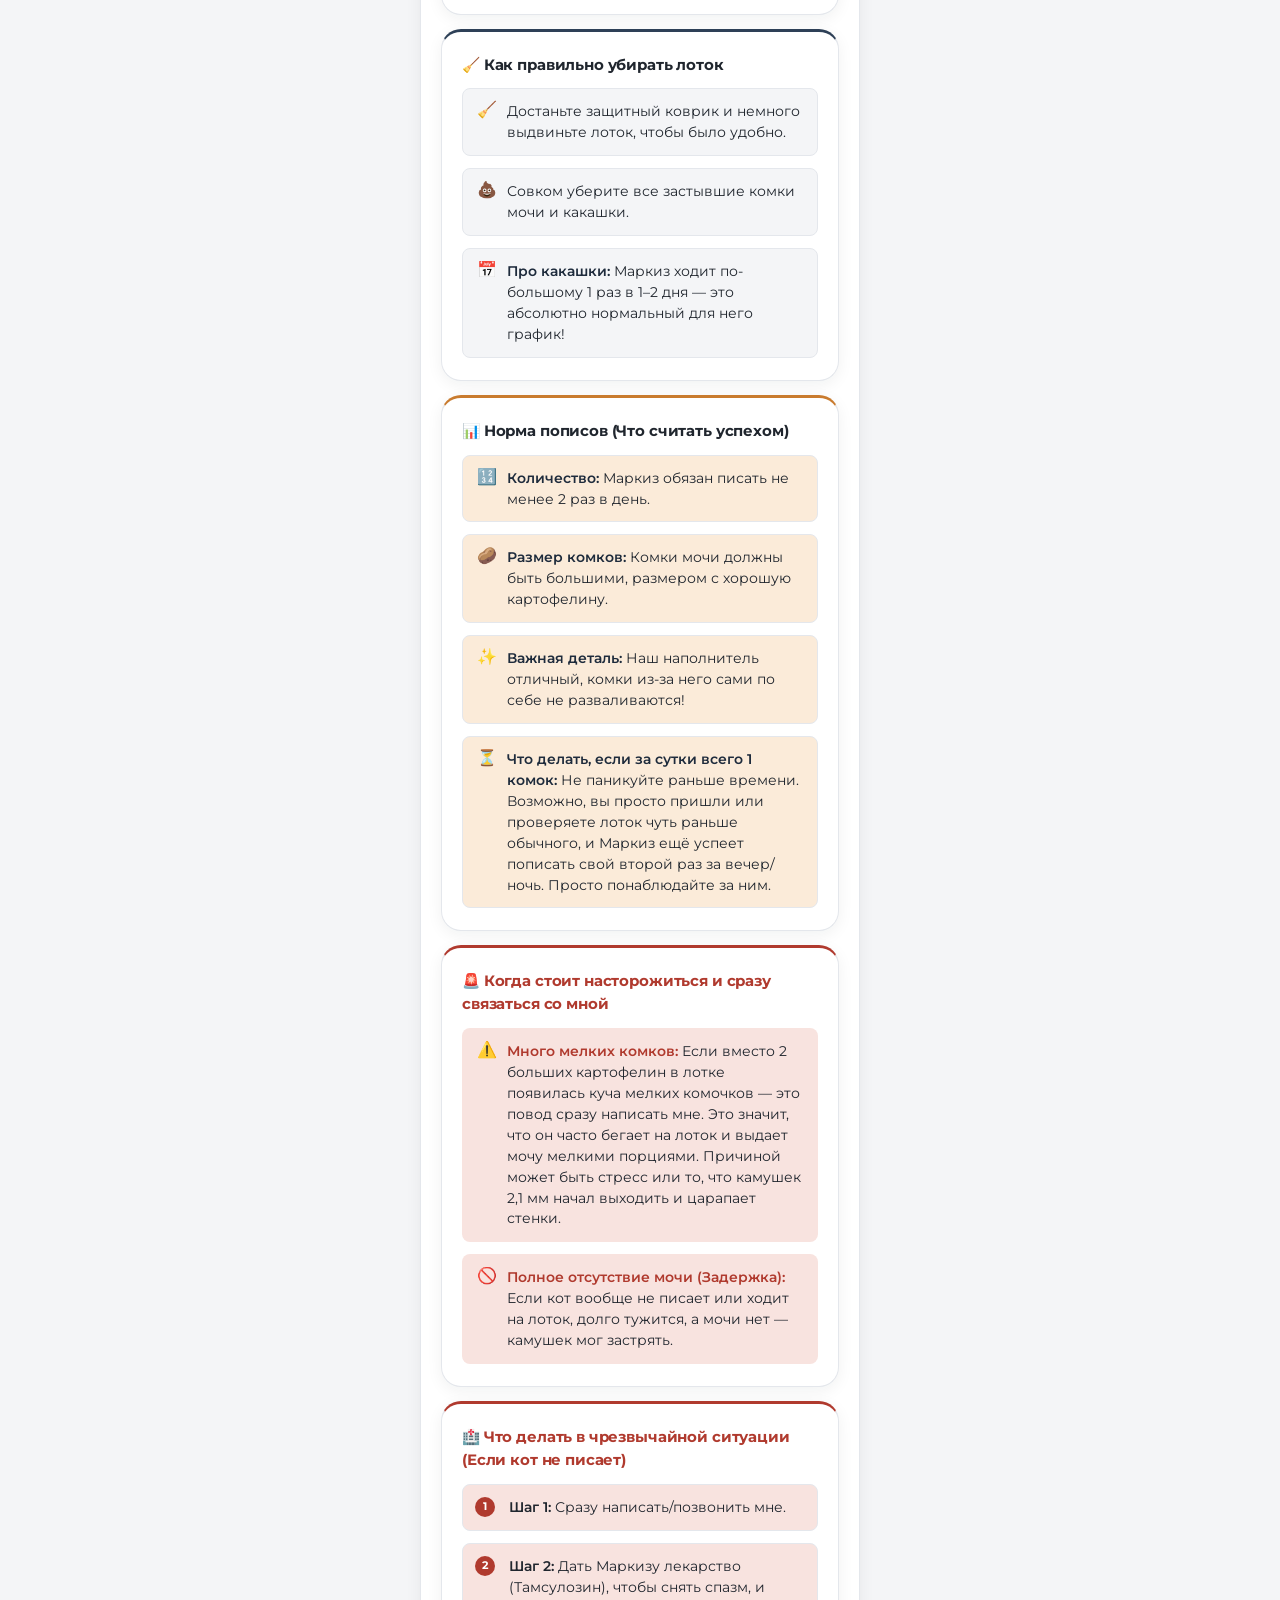
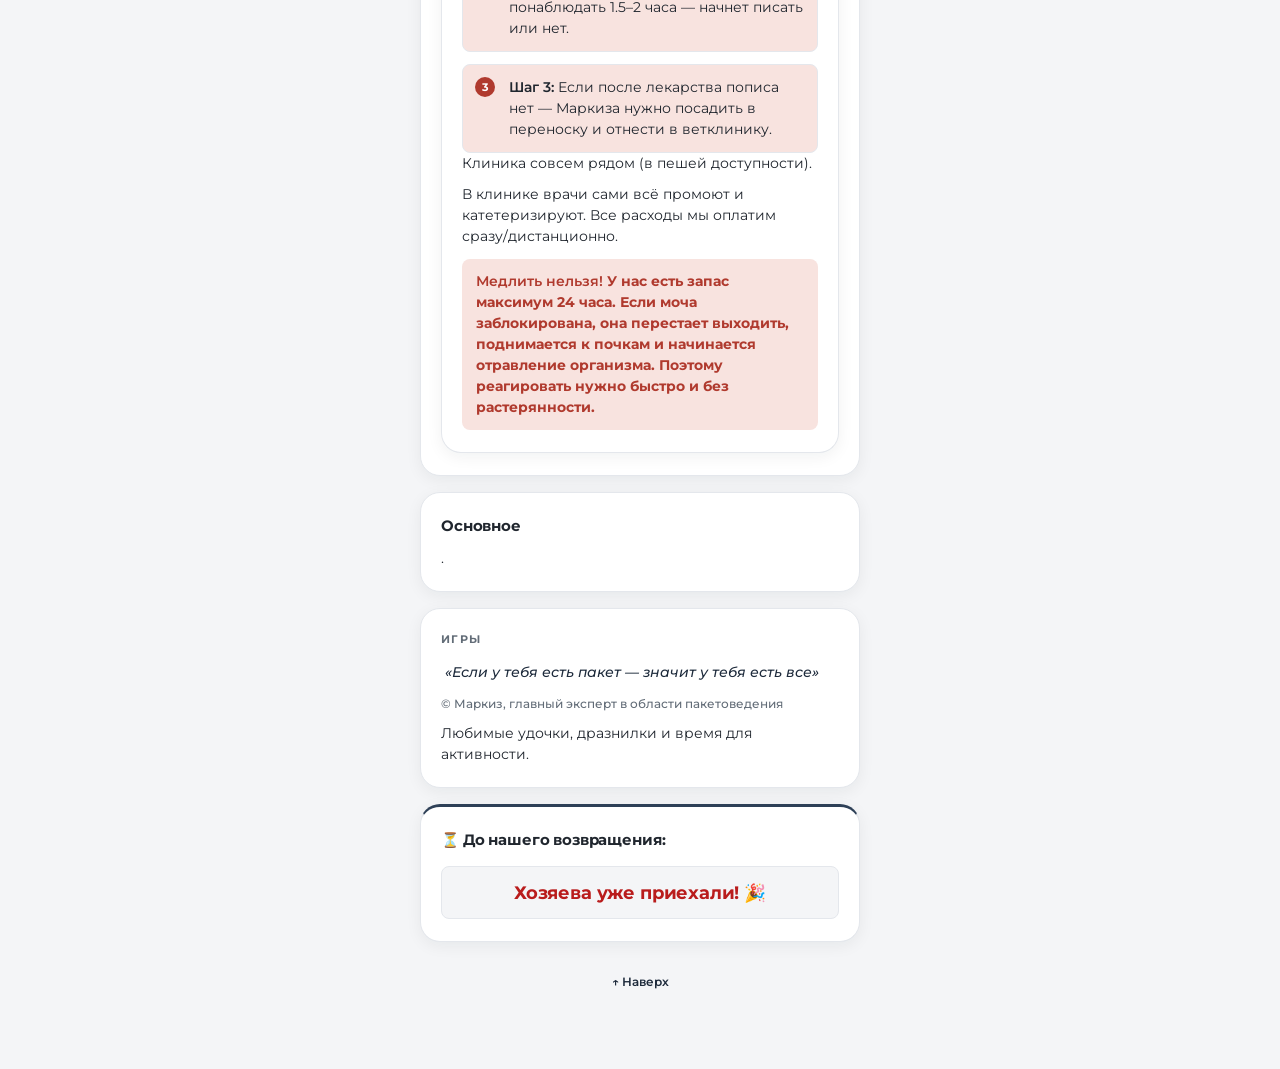
==== commit 978064d9: "refactor: revert multi-page structure back to single-page" ====
--- a/index.html
+++ b/index.html
@@ -79,13 +79,207 @@
     </ul>
 </div>
 
+<section id="feeding" class="card content-section">
+                <h3>Кормление</h3>
+                <!-- 🥣 РАЗДЕЛ: ВСЕ О КОРМЛЕНИИ И ИСТОРИИ ЛЕЧЕНИЯ -->
+
+<!-- История лечения -->
+<div class="card treatment-card">
+    <h2>📜 История лечения: Почему это так важно?</h2>
+    <p>У Маркиза диагностировали камушек в мочевом пузыре (2,1 мм) и высокую плотность мочи. Наша главная цель сейчас — размыть этот камень и вымыть его естественным путем.</p>
+    <p>Для этого ему критически необходимо максимально возможное количество воды каждый день. Чем больше жидкости он получает, тем ниже плотность мочи и тем меньше риска, что камушек застрянет.</p>
+</div>
+
+<!-- Главные базовые правила кормления и воды -->
+<div class="card rules-card">
+    <h2>🚨 Главные базовые правила</h2>
+    <ul class="rules-list">
+        <li>
+            <span class="rule-icon">💧</span>
+            <span><strong>Только бутылочная вода:</strong> используйте только воду из бутылок (из-под фильтра/кулера). Воду из-под крана не давать ни в коем случае — она пахнет плесенью, и Маркиз её пить не станет.</span>
+        </li>
+        <li>
+            <span class="rule-icon">🍽️</span>
+            <span><strong>Гигиена посуды:</strong> мыть миски нужно хотя бы 1 раз в день. Форма и материал мисок — любые, Маркиз в этом плане неприхотлив.</span>
+        </li>
+        <li>
+            <span class="rule-icon">💉</span>
+            <span><strong>Вода через шприц (3 мл):</strong> на столе лежит шприц без иглы на 3 мл. Если Маркиз пьет маловато — можно аккуратно выпаивать ему воду из шприца.</span>
+        </li>
+    </ul>
+</div>
+
+<!-- 1. Влажный корм -->
+<div class="card food-card">
+    <h2>🥫 1. Влажный корм (Главный источник влаги)</h2>
+    <p>Консервы — это основа, так как в них больше всего воды. Но ест он их не всегда с охотой.</p>
+    
+    <ul class="rules-list">
+        <li>
+            <span class="rule-icon">📊</span>
+            <span><strong>Норма:</strong> 1 банка в день.</span>
+        </li>
+        <li>
+            <span class="rule-icon">🕒</span>
+            <span><strong>Как давать:</strong> делим 1 банку на 3 приема пищи (утро, день, вечер).</span>
+        </li>
+        <li>
+            <span class="rule-icon">🤫</span>
+            <span><strong>Секретный трюк:</strong> в каждую порцию добавить 3 мл воды и хорошо перемешать прямо в тарелке. <em>Добавляйте воду незаметно для кота! Маркиз не любит, когда видит «открытую» воду в еде.</em></span>
+        </li>
+        <li>
+            <span class="rule-icon">🥣</span>
+            <span><strong>Как накладывать:</strong> не вминайте корм в дно миски! Из-за отсутствия зубиков ему будет очень трудно слизывать прилипшую ко дну массу. Оставляйте корм горкой/паштетом.</span>
+        </li>
+        <li>
+            <span class="rule-icon">☀️</span>
+            <span><strong>Утренний аппетит:</strong> утром (особенно в жару) он может не сразу бежать к миске. Но если он мяукает и зовёт на кухню — значит, пора кормить!</span>
+        </li>
+        <li>
+            <span class="rule-icon">💡</span>
+            <span><strong>Что делать, если вообще отказывается:</strong> натыкайте в паштет несколько гранул сухого корма. Аромат сухариков подкупит его, и он съест всю порцию. (Использовать только в крайнем случае!).</span>
+        </li>
+    </ul>
+</div>
+
+<!-- 2. Лакомства-бульоны -->
+<div class="card treats-card">
+    <h2>🍹 2. Лакомства-бульоны (Между главными приемами пищи)</h2>
+    <p>Пакетики с жидким лакомством — наш главный инструмент для выпаивания.</p>
+    
+    <ul class="rules-list">
+        <li>
+            <span class="rule-icon">📦</span>
+            <span><strong>Норма:</strong> 2–4 пакетика в день. Давать обязательно! Даже если Маркиз сам не просит — всё равно предлагайте. Воды должно быть МНОГО.</span>
+        </li>
+        <li>
+            <span class="rule-icon">✨</span>
+            <span><strong>Рецепт «Жижи»:</strong> откройте пакетик лакомства и налейте туда столько воды, сколько влезет. Зажмите край пакетика зажимом или пальцами и очень хорошо перемешайте/потрясите до абсолютно однородной консистенции. <em>Если останутся расслоения или чистая вода сверху — он есть не будет! Должна получиться равномерная вкусная жижа.</em></span>
+        </li>
+    </ul>
+</div>
+
+<!-- 3. «Суп из сухариков» -->
+<div class="card soup-card">
+    <h2>🥣 3. «Суп из сухариков» (Идеальный перекус)</h2>
+    <p>Сухой корм — это любовь Маркиза, но давать его просто так нельзя (нужна вода!). Поэтому делаем суп:</p>
+    
+    <ul class="rules-list">
+        <li>
+            <span class="rule-icon">⏱️</span>
+            <span>Насыпьте порцию сухариков в его тарелку, залейте водой и оставьте замокать на <strong>10–20 минут</strong>.</span>
+        </li>
+        <li>
+            <span class="rule-icon">🧊</span>
+            <span><strong>Критически важно:</strong> пока сухарики замачиваются, поставьте тарелку <strong>НА ХОЛОДИЛЬНИК</strong>! Иначе они магическим образом исчезнут с пола раньше времени.</span>
+        </li>
+        <li>
+            <span class="rule-icon">😋</span>
+            <span>Воду НЕ сливать! «Магия сухарей» пропитывает воду ароматом, и Маркиз с удовольствием вылакает весь этот суп до последней капли.</span>
+        </li>
+    </ul>
+</div>
+            </section>
+
+   <section id="cleaning" class="card content-section">
+                <h3>Уборка</h3>
+                <!-- 🚽 РАЗДЕЛ: ВСЕ ПРО ЛОТОК И КОНТРОЛЬ ТУАЛЕТА -->
+
+<!-- Без паники -->
+<div class="card panic-card">
+    <h2>🧘‍♂️ Без паники: Главный принцип проверки</h2>
+    <p>Если Маркиз ведёт себя как обычно (спокойно лежит, ест, не кричит) — не нужно бояться и проверять лоток каждые 2 минуты!</p>
+    <p>Достаточно выработать простой ритуал: проверять и убирать лоток раз в 24 часа в одно и то же время. Просто ненавязчиво наблюдайте за котиком в течение дня.</p>
+</div>
+
+<!-- Как правильно убирать лоток -->
+<div class="card litter-clean-card">
+    <h2>🧹 Как правильно убирать лоток</h2>
+    <ul class="rules-list">
+        <li>
+            <span class="rule-icon">🧹</span>
+            <span>Достаньте защитный коврик и немного выдвиньте лоток, чтобы было удобно.</span>
+        </li>
+        <li>
+            <span class="rule-icon">💩</span>
+            <span>Совком уберите все застывшие комки мочи и какашки.</span>
+        </li>
+        <li>
+            <span class="rule-icon">📅</span>
+            <span><strong>Про какашки:</strong> Маркиз ходит по-большому 1 раз в 1–2 дня — это абсолютно нормальный для него график!</span>
+        </li>
+    </ul>
+</div>
+
+<!-- Норма пописов -->
+<div class="card norm-card">
+    <h2>📊 Норма пописов (Что считать успехом)</h2>
+    <ul class="rules-list">
+        <li>
+            <span class="rule-icon">🔢</span>
+            <span><strong>Количество:</strong> Маркиз обязан писать не менее 2 раз в день.</span>
+        </li>
+        <li>
+            <span class="rule-icon">🥔</span>
+            <span><strong>Размер комков:</strong> Комки мочи должны быть большими, размером с хорошую картофелину.</span>
+        </li>
+        <li>
+            <span class="rule-icon">✨</span>
+            <span><strong>Важная деталь:</strong> Наш наполнитель отличный, комки из-за него сами по себе не разваливаются!</span>
+        </li>
+        <li>
+            <span class="rule-icon">⏳</span>
+            <span><strong>Что делать, если за сутки всего 1 комок:</strong> Не паникуйте раньше времени. Возможно, вы просто пришли или проверяете лоток чуть раньше обычного, и Маркиз ещё успеет пописать свой второй раз за вечер/ночь. Просто понаблюдайте за ним.</span>
+        </li>
+    </ul>
+</div>
+
+<!-- Когда стоит насторожиться -->
+<div class="card alert-card">
+    <h2>🚨 Когда стоит насторожиться и сразу связаться со мной</h2>
+    <ul class="rules-list">
+        <li>
+            <span class="rule-icon">⚠️</span>
+            <span><strong>Много мелких комков:</strong> Если вместо 2 больших картофелин в лотке появилась куча мелких комочков — это повод сразу написать мне. Это значит, что он часто бегает на лоток и выдает мочу мелкими порциями. Причиной может быть стресс или то, что камушек 2,1 мм начал выходить и царапает стенки.</span>
+        </li>
+        <li>
+            <span class="rule-icon">🚫</span>
+            <span><strong>Полное отсутствие мочи (Задержка):</strong> Если кот вообще не писает или ходит на лоток, долго тужится, а мочи нет — камушек мог застрять.</span>
+        </li>
+    </ul>
+</div>
+
+<!-- Чрезвычайная ситуация -->
+<div class="card emergency-card">
+    <h2>🏥 Что делать в чрезвычайной ситуации (Если кот не писает)</h2>
+    <ol class="steps-list">
+        <li>
+            <strong>Шаг 1:</strong> Сразу написать/позвонить мне.
+        </li>
+        <li>
+            <strong>Шаг 2:</strong> Дать Маркизу лекарство (Тамсулозин), чтобы снять спазм, и понаблюдать 1.5–2 часа — начнет писать или нет.
+        </li>
+        <li>
+            <strong>Шаг 3:</strong> Если после лекарства пописа нет — Маркиза нужно посадить в переноску и отнести в ветклинику.
+        </li>
+    </ol>
+    <p>Клиника совсем рядом (в пешей доступности).</p>
+    <p>В клинике врачи сами всё промоют и катетеризируют. Все расходы мы оплатим сразу/дистанционно.</p>
+    <p><strong>Медлить нельзя!</strong> У нас есть запас максимум 24 часа. Если моча заблокирована, она перестает выходить, поднимается к почкам и начинается отравление организма. Поэтому реагировать нужно быстро и без растерянности.</p>
+</div>
+            </section>
         <!-- 4. ОСНОВНОЕ -->
         <section class="card main-info-card">
             <h2>Основное</h2>
             <p>.</p>
         </section>
 
-
+<section id="games" class="card content-section">
+                <h3>Игры</h3>
+                 <p class="header-quote">«Если у тебя есть пакет — значит у тебя есть все»</p>
+            <p class="quote-author">© Маркиз, главный эксперт в области пакетоведения</p>
+                <p>Любимые удочки, дразнилки и время для активности.</p>
+            </section>
         <!-- 6. ВСЕ ОСТАЛЬНОЕ (Блоки разделов) -->
        <div class="card timer-card">
     <h2>⏳ До нашего возвращения:</h2>
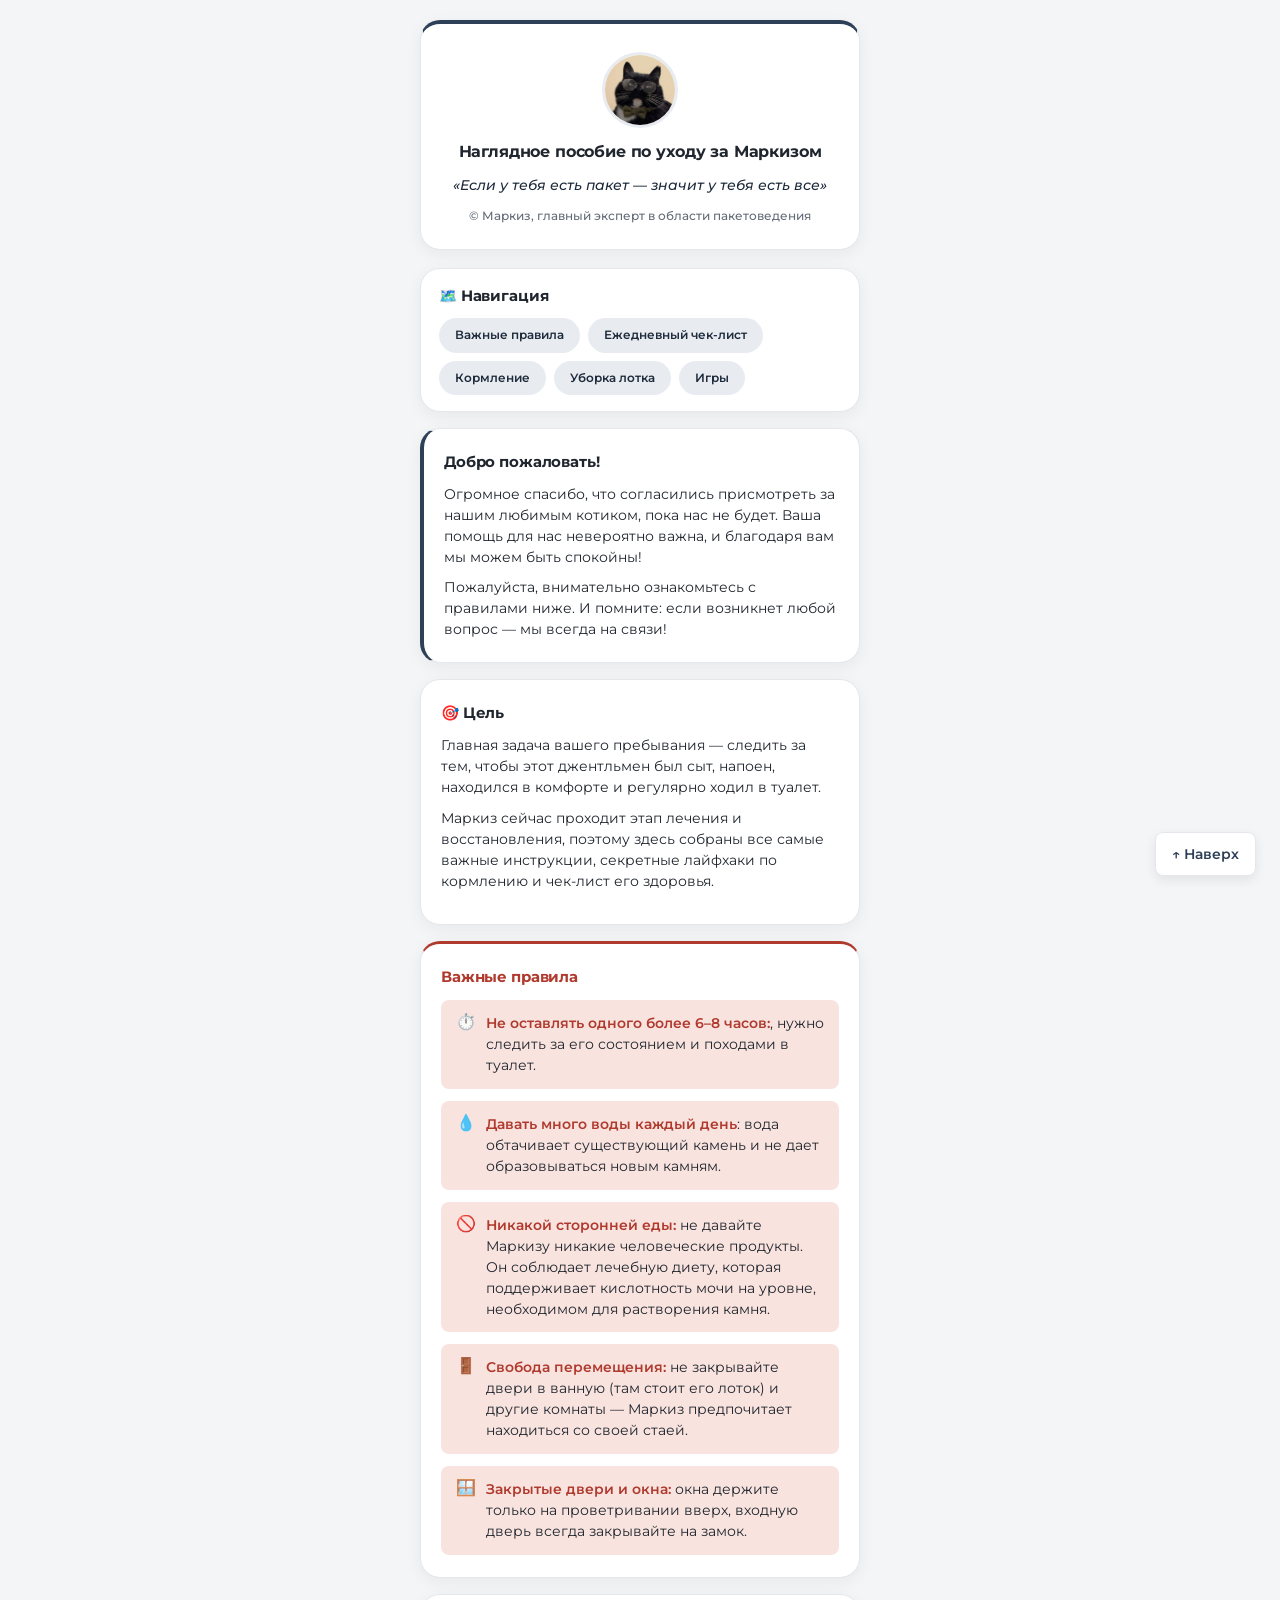
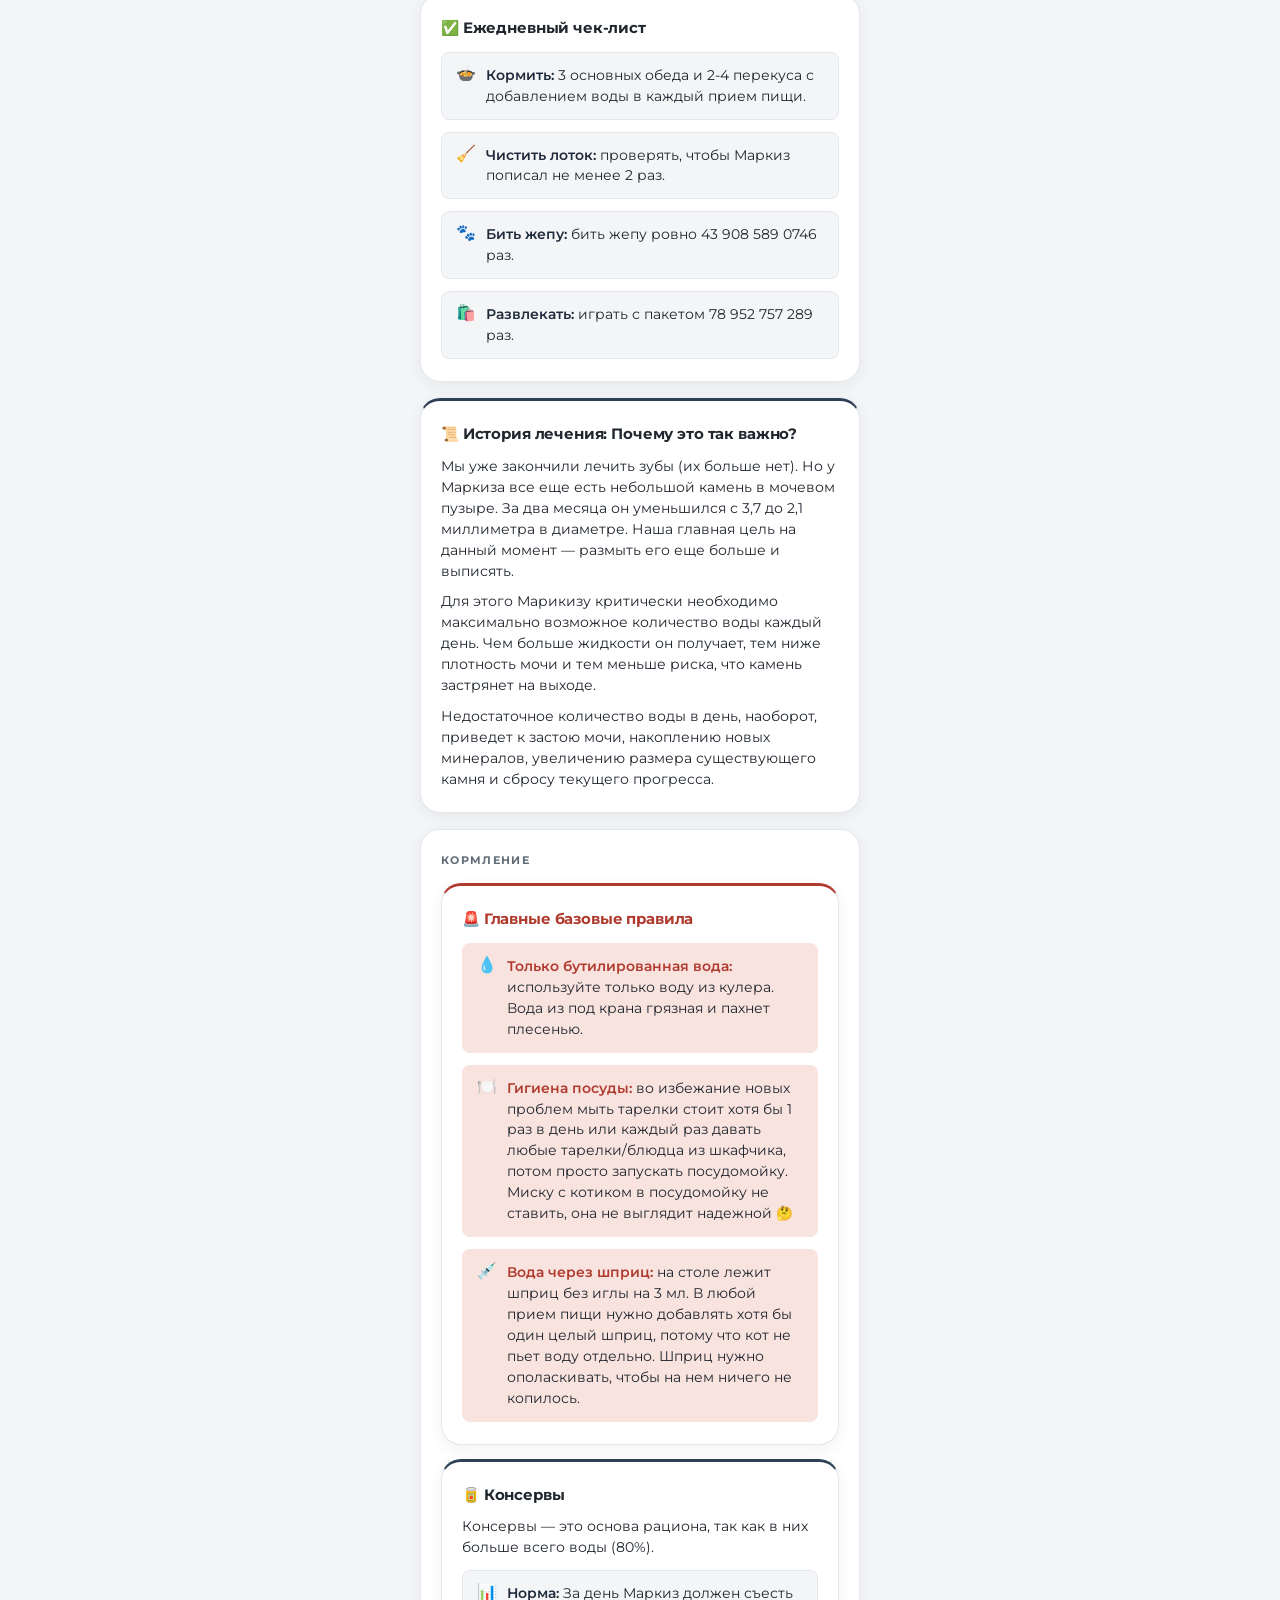
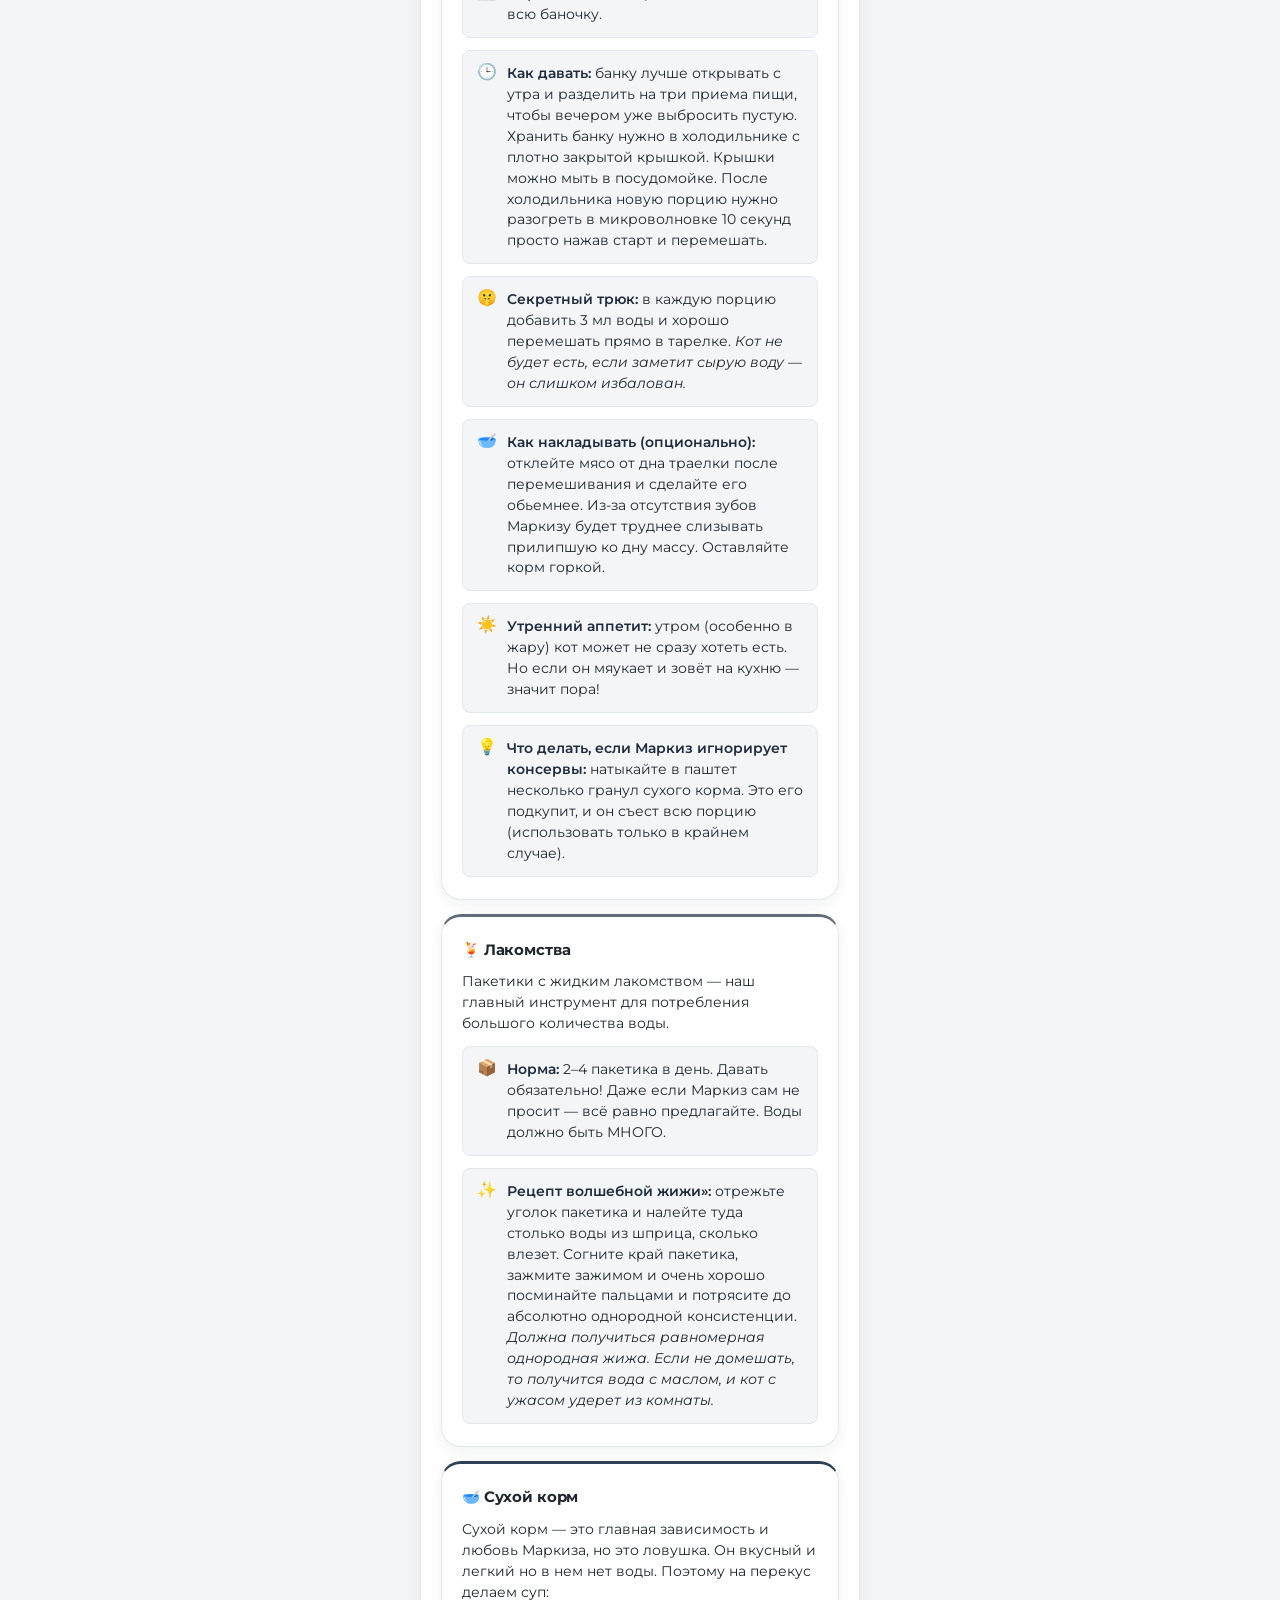
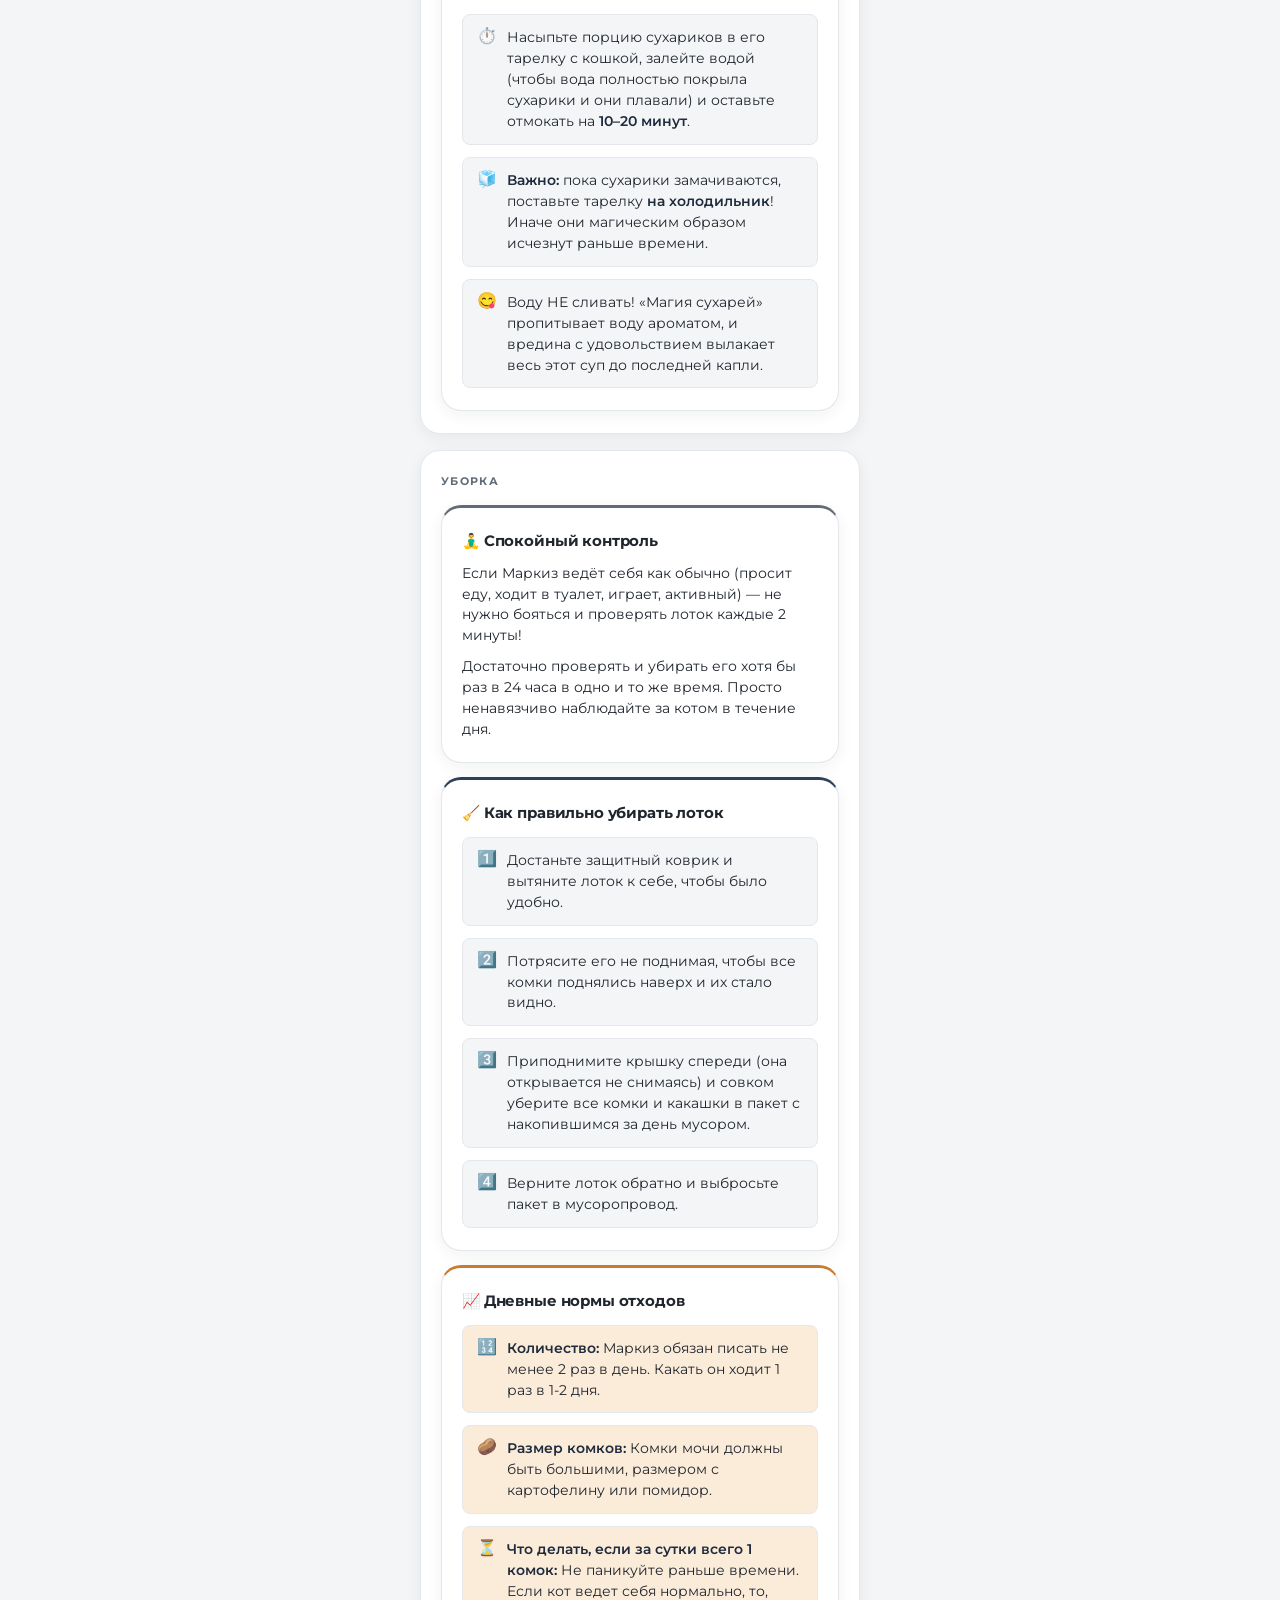
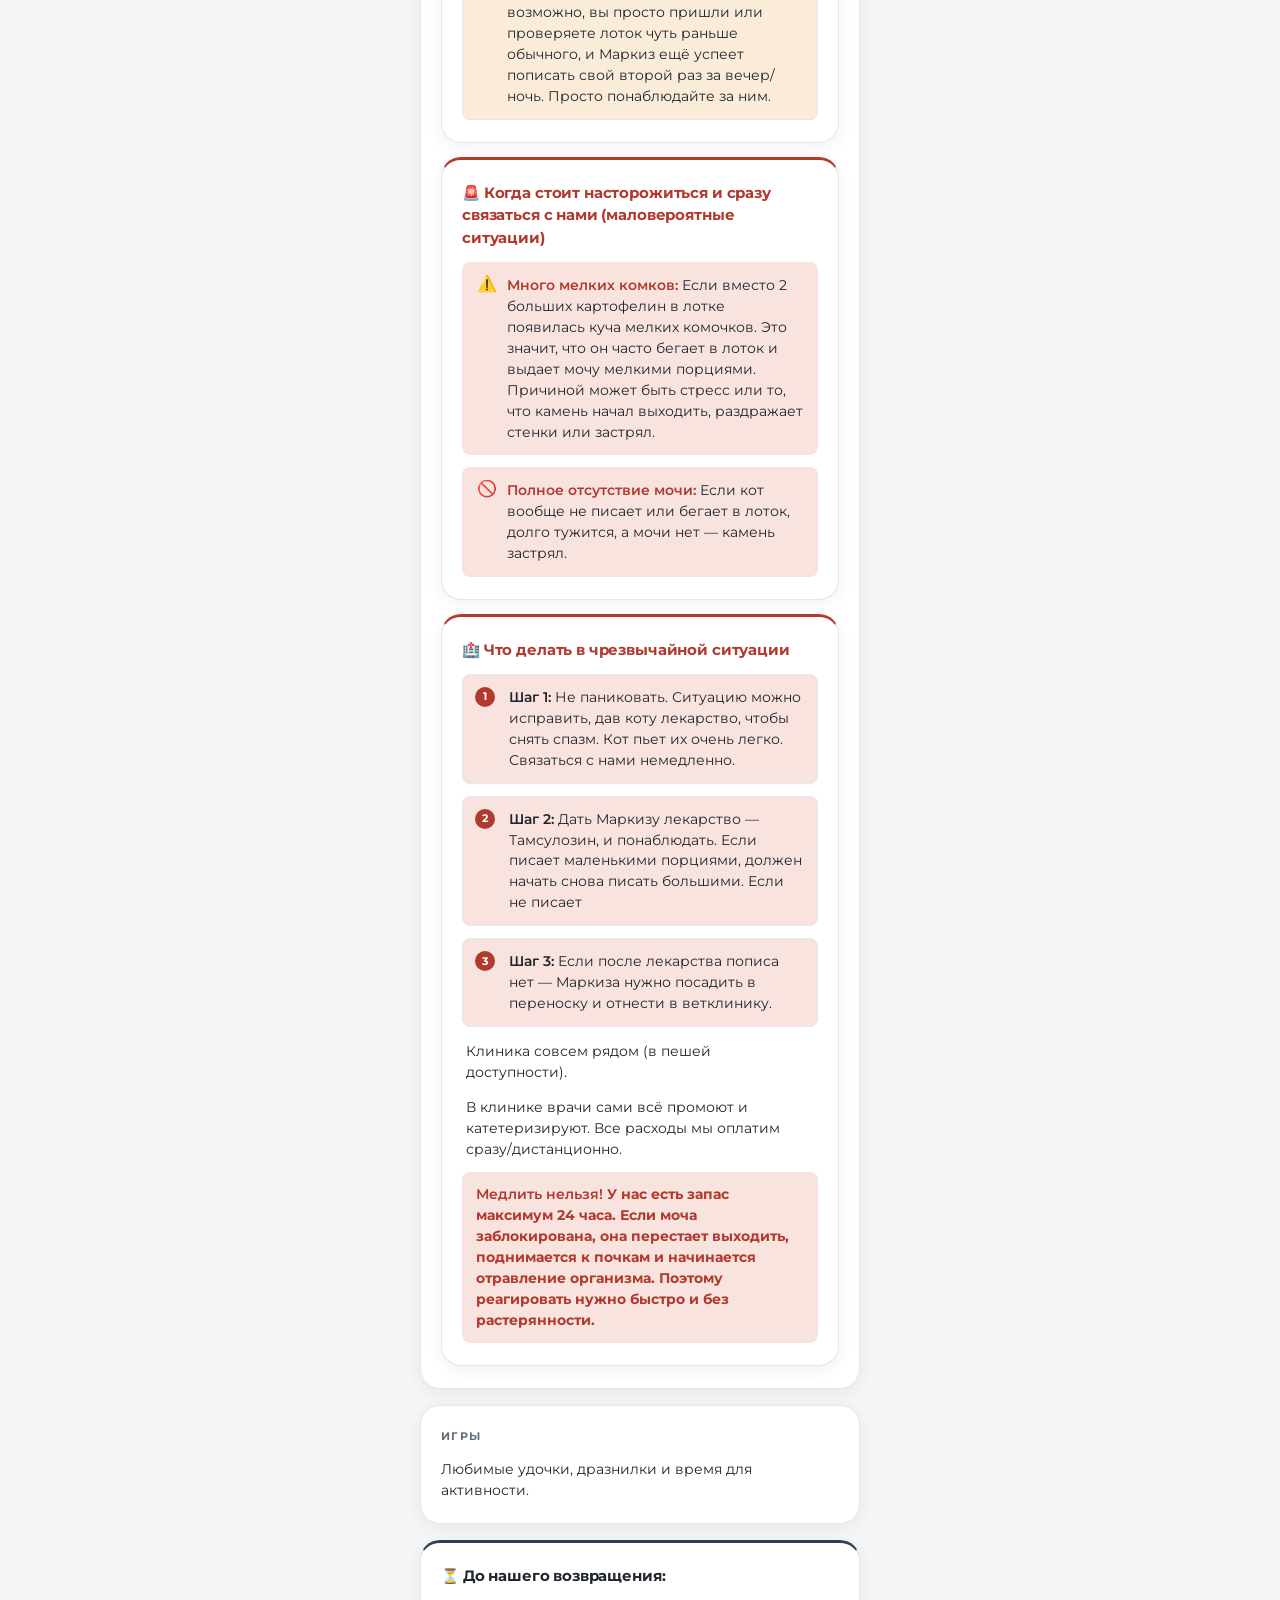
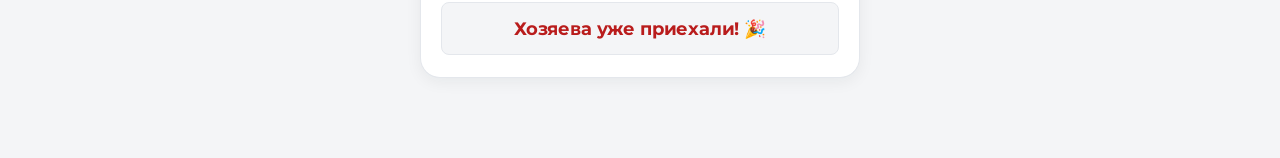
==== commit b8652bef: "docs: update text content" ====
--- a/index.html
+++ b/index.html
@@ -19,16 +19,18 @@
              
             </div>
         
-            <p class="header-quote">«Мой мяу — это не просьба, это официальное распоряжение директора»</p>
-            <p class="quote-author">© Маркиз, главнокомандующий кухней</p>
+            <p class="header-quote">«Если у тебя есть пакет — значит у тебя есть все»</p>
+            <p class="quote-author">© Маркиз, главный эксперт в области пакетоведения</p>
         </header>
 
                 <nav class="card nav-card">
-            <h2>Навигация</h2>
+            <h2>🗺️ Навигация</h2>
             <ul class="toc-links">
-                <li><a href="feeding.html">Кормление</a></li>
-                <li><a href="cleaning.html">Уборка лотка</a></li>
-                <li><a href="playing.html">Игры</a></li>
+                <li><a href="#important-rules">Важные правила</a></li>
+                <li><a href="#daily-checklist">Ежедневный чек-лист</a></li>
+                <li><a href="#feeding">Кормление</a></li>
+                <li><a href="#cleaning">Уборка лотка</a></li>
+                <li><a href="#games">Игры</a></li>
             </ul>
         </nav>
 <div class="card intro-card">
@@ -40,28 +42,22 @@
 
 
         <section class="card goals-card">
-            <h2>Цель</h2>
+            <h2>🎯 Цель</h2>
             <p>Главная задача вашего пребывания — следить за тем, чтобы этот джентльмен был сыт, напоен, находился в комфорте и регулярно ходил в туалет. 
     <p>Маркиз сейчас проходит этап лечения и восстановления, поэтому здесь собраны все самые важные инструкции, секретные лайфхаки по кормлению и чек-лист его здоровья.</p></p>
     </p>
-            <ul class="goals-list">
-                <li>🍽️ Кормить</li>
-                <li>💧 Поить</li>
-                <li>🧹 Чистить лоток</li>
-                    <li>🧸 Играть</li>
-            </ul>
         </section>
 
-<div class="card rules-card">
+<div class="card rules-card" id="important-rules">
     <h2>Важные правила</h2>
     <ul class="rules-list">
 <li>
             <span class="rule-icon">⏱️</span>
-            <span><strong>Не оставлять одного более 6–8 часов:</strong>, нужно следить, как он писает (чтобы получалось не меньше 2 раз в сутки) и как себя ведет.</span>
+            <span><strong>Не оставлять одного более 6–8 часов:</strong>, нужно следить за его состоянием и походами в туалет.</span>
         </li>
         <li>
             <span class="rule-icon">💧</span>
-            <span><strong>Много воды каждый день</strong>: вода обтачивает камень и не дает образовываться новым камням.</span>
+            <span><strong>Давать много воды каждый день</strong>: вода обтачивает существующий камень и не дает образовываться новым камням.</span>
         </li>
         <li>
             <span class="rule-icon">🚫</span>
@@ -69,83 +65,101 @@
         </li>
         <li>
             <span class="rule-icon">🚪</span>
-            <span><strong>Свобода перемещения:</strong> пожалуйста, не закрывайте двери в ванную (там стоит его лоток) и другие комнаты — Маркиз предпочитает находиться со стаей.</span>
+            <span><strong>Свобода перемещения:</strong> не закрывайте двери в ванную (там стоит его лоток) и другие комнаты — Маркиз предпочитает находиться со своей стаей.</span>
         </li>
         <li>
             <span class="rule-icon">🪟</span>
-            <span><strong>Закрытые двери и окна:</strong> окна держите только на микропроветривании вверх, входную дверь всегда закрывайте на замок.</span>
+            <span><strong>Закрытые двери и окна:</strong> окна держите только на проветривании вверх, входную дверь всегда закрывайте на замок.</span>
         </li>
         
     </ul>
+</div>
+
+<section class="card routine-card" id="daily-checklist">
+    <h2>✅ Ежедневный чек-лист</h2>
+    <ul class="rules-list">
+        <li>
+            <span class="rule-icon">🍲</span>
+            <span><strong>Кормить:</strong> 3 основных обеда и 2-4 перекуса с добавлением воды в каждый прием пищи.</span>
+        </li>
+        <li>
+            <span class="rule-icon">🧹</span>
+            <span><strong>Чистить лоток:</strong> проверять, чтобы Маркиз пописал не менее 2 раз.</span>
+        </li>
+        <li>
+            <span class="rule-icon">🐾</span>
+            <span><strong>Бить жепу:</strong> бить жепу ровно 43 908 589 0746 раз.</span>
+        </li>
+        <li>
+            <span class="rule-icon">🛍️</span>
+            <span><strong>Развлекать:</strong> играть с пакетом 78 952 757 289 раз.</span>
+        </li>
+    </ul>
+</section>
+
+<div class="card treatment-card">
+    <h2>📜 История лечения: Почему это так важно?</h2>
+    <p>Мы уже закончили лечить зубы (их больше нет). Но у Маркиза все еще есть небольшой камень в мочевом пузыре. За два месяца он уменьшился с 3,7 до 2,1 миллиметра в диаметре. Наша главная цель на данный момент  — размыть его еще больше и выписять.</p>
+    <p>Для этого Марикизу критически необходимо максимально возможное количество воды каждый день. Чем больше жидкости он получает, тем ниже плотность мочи и тем меньше риска, что камень застрянет на выходе.</p> 
+    <p>Недостаточное количество воды в день, наоборот, приведет к застою мочи, накоплению новых минералов, увеличению размера существующего камня и сбросу текущего прогресса.</p>
 </div>
 
 <section id="feeding" class="card content-section">
                 <h3>Кормление</h3>
-                <!-- 🥣 РАЗДЕЛ: ВСЕ О КОРМЛЕНИИ И ИСТОРИИ ЛЕЧЕНИЯ -->
-
-<!-- История лечения -->
-<div class="card treatment-card">
-    <h2>📜 История лечения: Почему это так важно?</h2>
-    <p>У Маркиза диагностировали камушек в мочевом пузыре (2,1 мм) и высокую плотность мочи. Наша главная цель сейчас — размыть этот камень и вымыть его естественным путем.</p>
-    <p>Для этого ему критически необходимо максимально возможное количество воды каждый день. Чем больше жидкости он получает, тем ниже плотность мочи и тем меньше риска, что камушек застрянет.</p>
-</div>
-
-<!-- Главные базовые правила кормления и воды -->
+                
 <div class="card rules-card">
     <h2>🚨 Главные базовые правила</h2>
     <ul class="rules-list">
         <li>
             <span class="rule-icon">💧</span>
-            <span><strong>Только бутылочная вода:</strong> используйте только воду из бутылок (из-под фильтра/кулера). Воду из-под крана не давать ни в коем случае — она пахнет плесенью, и Маркиз её пить не станет.</span>
+            <span><strong>Только бутилированная вода:</strong> используйте только воду из кулера. Вода из под крана грязная и пахнет плесенью.</span>
         </li>
         <li>
             <span class="rule-icon">🍽️</span>
-            <span><strong>Гигиена посуды:</strong> мыть миски нужно хотя бы 1 раз в день. Форма и материал мисок — любые, Маркиз в этом плане неприхотлив.</span>
+            <span><strong>Гигиена посуды:</strong> во избежание новых проблем мыть тарелки стоит хотя бы 1 раз в день или каждый раз давать любые тарелки/блюдца из шкафчика, потом просто запускать посудомойку. Миску с котиком в посудомойку не ставить, она не выглядит надежной 🤔</span>
         </li>
         <li>
             <span class="rule-icon">💉</span>
-            <span><strong>Вода через шприц (3 мл):</strong> на столе лежит шприц без иглы на 3 мл. Если Маркиз пьет маловато — можно аккуратно выпаивать ему воду из шприца.</span>
-        </li>
-    </ul>
-</div>
-
-<!-- 1. Влажный корм -->
+            <span><strong>Вода через шприц:</strong> на столе лежит шприц без иглы на 3 мл. В любой прием пищи нужно добавлять хотя бы один целый шприц, потому что кот не пьет воду отдельно. Шприц нужно ополаскивать, чтобы на нем ничего не копилось.</span>
+        </li>
+    </ul>
+</div>
+
 <div class="card food-card">
-    <h2>🥫 1. Влажный корм (Главный источник влаги)</h2>
-    <p>Консервы — это основа, так как в них больше всего воды. Но ест он их не всегда с охотой.</p>
+    <h2>🥫 Консервы </h2>
+    <p>Консервы — это основа рациона, так как в них больше всего воды (80%).</p>
     
     <ul class="rules-list">
         <li>
             <span class="rule-icon">📊</span>
-            <span><strong>Норма:</strong> 1 банка в день.</span>
+            <span><strong>Норма:</strong> За день Маркиз должен съесть всю баночку.</span>
         </li>
         <li>
             <span class="rule-icon">🕒</span>
-            <span><strong>Как давать:</strong> делим 1 банку на 3 приема пищи (утро, день, вечер).</span>
+            <span><strong>Как давать:</strong> банку лучше открывать с утра и разделить на три приема пищи, чтобы вечером уже выбросить пустую. Хранить банку нужно в холодильнике с плотно закрытой крышкой. Крышки можно мыть в посудомойке. После холодильника новую порцию нужно разогреть в микроволновке 10 секунд просто нажав старт и перемешать.</span>
         </li>
         <li>
             <span class="rule-icon">🤫</span>
-            <span><strong>Секретный трюк:</strong> в каждую порцию добавить 3 мл воды и хорошо перемешать прямо в тарелке. <em>Добавляйте воду незаметно для кота! Маркиз не любит, когда видит «открытую» воду в еде.</em></span>
+            <span><strong>Секретный трюк:</strong> в каждую порцию добавить 3 мл воды и хорошо перемешать прямо в тарелке. <em> Кот не будет есть, если заметит сырую воду — он слишком избалован.</em></span>
         </li>
         <li>
             <span class="rule-icon">🥣</span>
-            <span><strong>Как накладывать:</strong> не вминайте корм в дно миски! Из-за отсутствия зубиков ему будет очень трудно слизывать прилипшую ко дну массу. Оставляйте корм горкой/паштетом.</span>
+            <span><strong>Как накладывать (опционально):</strong> отклейте мясо от дна траелки после перемешивания и сделайте его обьемнее. Из-за отсутствия зубов Маркизу будет труднее слизывать прилипшую ко дну массу. Оставляйте корм горкой.</span>
         </li>
         <li>
             <span class="rule-icon">☀️</span>
-            <span><strong>Утренний аппетит:</strong> утром (особенно в жару) он может не сразу бежать к миске. Но если он мяукает и зовёт на кухню — значит, пора кормить!</span>
+            <span><strong>Утренний аппетит:</strong> утром (особенно в жару) кот может не сразу хотеть есть. Но если он мяукает и зовёт на кухню — значит пора!</span>
         </li>
         <li>
             <span class="rule-icon">💡</span>
-            <span><strong>Что делать, если вообще отказывается:</strong> натыкайте в паштет несколько гранул сухого корма. Аромат сухариков подкупит его, и он съест всю порцию. (Использовать только в крайнем случае!).</span>
-        </li>
-    </ul>
-</div>
-
-<!-- 2. Лакомства-бульоны -->
+            <span><strong>Что делать, если Маркиз игнорирует консервы:</strong> натыкайте в паштет несколько гранул сухого корма. Это его подкупит, и он съест всю порцию (использовать только в крайнем случае).</span>
+        </li>
+    </ul>
+</div>
+
 <div class="card treats-card">
-    <h2>🍹 2. Лакомства-бульоны (Между главными приемами пищи)</h2>
-    <p>Пакетики с жидким лакомством — наш главный инструмент для выпаивания.</p>
+    <h2>🍹 Лакомства </h2>
+    <p>Пакетики с жидким лакомством — наш главный инструмент для потребления большого количества воды.</p>
     
     <ul class="rules-list">
         <li>
@@ -154,28 +168,27 @@
         </li>
         <li>
             <span class="rule-icon">✨</span>
-            <span><strong>Рецепт «Жижи»:</strong> откройте пакетик лакомства и налейте туда столько воды, сколько влезет. Зажмите край пакетика зажимом или пальцами и очень хорошо перемешайте/потрясите до абсолютно однородной консистенции. <em>Если останутся расслоения или чистая вода сверху — он есть не будет! Должна получиться равномерная вкусная жижа.</em></span>
-        </li>
-    </ul>
-</div>
-
-<!-- 3. «Суп из сухариков» -->
+            <span><strong>Рецепт волшебной жижи»:</strong> отрежьте уголок пакетика и налейте туда столько воды из шприца, сколько влезет. Согните край пакетика, зажмите зажимом и очень хорошо посминайте пальцами и потрясите до абсолютно однородной консистенции. <em> Должна получиться равномерная однородная жижа. Если не домешать, то получится вода с маслом, и кот с ужасом удерет из комнаты.</em></span>
+        </li>
+    </ul>
+</div>
+
 <div class="card soup-card">
-    <h2>🥣 3. «Суп из сухариков» (Идеальный перекус)</h2>
-    <p>Сухой корм — это любовь Маркиза, но давать его просто так нельзя (нужна вода!). Поэтому делаем суп:</p>
+    <h2>🥣 Сухой корм </h2>
+    <p>Сухой корм — это главная зависимость и любовь Маркиза, но это ловушка. Он вкусный и легкий но в нем нет воды. Поэтому на перекус делаем суп:</p>
     
     <ul class="rules-list">
         <li>
             <span class="rule-icon">⏱️</span>
-            <span>Насыпьте порцию сухариков в его тарелку, залейте водой и оставьте замокать на <strong>10–20 минут</strong>.</span>
+            <span>Насыпьте порцию сухариков в его тарелку с кошкой, залейте водой (чтобы вода полностью покрыла сухарики и они плавали) и оставьте отмокать на <strong>10–20 минут</strong>.</span>
         </li>
         <li>
             <span class="rule-icon">🧊</span>
-            <span><strong>Критически важно:</strong> пока сухарики замачиваются, поставьте тарелку <strong>НА ХОЛОДИЛЬНИК</strong>! Иначе они магическим образом исчезнут с пола раньше времени.</span>
+            <span><strong>Важно:</strong> пока сухарики замачиваются, поставьте тарелку <strong>на холодильник</strong>! Иначе они магическим образом исчезнут раньше времени.</span>
         </li>
         <li>
             <span class="rule-icon">😋</span>
-            <span>Воду НЕ сливать! «Магия сухарей» пропитывает воду ароматом, и Маркиз с удовольствием вылакает весь этот суп до последней капли.</span>
+            <span>Воду НЕ сливать! «Магия сухарей» пропитывает воду ароматом, и вредина с удовольствием вылакает весь этот суп до последней капли.</span>
         </li>
     </ul>
 </div>
@@ -183,81 +196,75 @@
 
    <section id="cleaning" class="card content-section">
                 <h3>Уборка</h3>
-                <!-- 🚽 РАЗДЕЛ: ВСЕ ПРО ЛОТОК И КОНТРОЛЬ ТУАЛЕТА -->
-
-<!-- Без паники -->
+                
 <div class="card panic-card">
-    <h2>🧘‍♂️ Без паники: Главный принцип проверки</h2>
-    <p>Если Маркиз ведёт себя как обычно (спокойно лежит, ест, не кричит) — не нужно бояться и проверять лоток каждые 2 минуты!</p>
-    <p>Достаточно выработать простой ритуал: проверять и убирать лоток раз в 24 часа в одно и то же время. Просто ненавязчиво наблюдайте за котиком в течение дня.</p>
-</div>
-
-<!-- Как правильно убирать лоток -->
+    <h2>🧘‍♂️ Спокойный контроль </h2>
+    <p>Если Маркиз ведёт себя как обычно (просит еду, ходит в туалет, играет, активный) — не нужно бояться и проверять лоток каждые 2 минуты!</p>
+    <p>Достаточно проверять и убирать его хотя бы раз в 24 часа в одно и то же время. Просто ненавязчиво наблюдайте за котом в течение дня.</p>
+</div>
+
 <div class="card litter-clean-card">
     <h2>🧹 Как правильно убирать лоток</h2>
     <ul class="rules-list">
         <li>
-            <span class="rule-icon">🧹</span>
-            <span>Достаньте защитный коврик и немного выдвиньте лоток, чтобы было удобно.</span>
-        </li>
-        <li>
-            <span class="rule-icon">💩</span>
-            <span>Совком уберите все застывшие комки мочи и какашки.</span>
-        </li>
-        <li>
-            <span class="rule-icon">📅</span>
-            <span><strong>Про какашки:</strong> Маркиз ходит по-большому 1 раз в 1–2 дня — это абсолютно нормальный для него график!</span>
-        </li>
-    </ul>
-</div>
-
-<!-- Норма пописов -->
+            <span class="rule-icon">1️⃣</span>
+            <span>Достаньте защитный коврик и вытяните лоток к себе, чтобы было удобно.</span>
+        </li>
+                <li>
+            <span class="rule-icon">2️⃣</span>
+            <span>Потрясите его не поднимая, чтобы все комки поднялись наверх и их стало видно.</span>
+        </li>
+        <li>
+            <span class="rule-icon">3️⃣</span>
+            <span>Приподнимите крышку спереди (она открывается не снимаясь) и совком уберите все комки и какашки в пакет с накопившимся за день мусором. </span>
+        </li>
+        <li>
+            <span class="rule-icon">4️⃣</span>
+            <span>Верните лоток обратно и выбросьте пакет в мусоропровод.</span>
+        </li>
+    </ul>
+</div>
+
 <div class="card norm-card">
-    <h2>📊 Норма пописов (Что считать успехом)</h2>
+    <h2>📈 Дневные нормы отходов</h2>
     <ul class="rules-list">
         <li>
             <span class="rule-icon">🔢</span>
-            <span><strong>Количество:</strong> Маркиз обязан писать не менее 2 раз в день.</span>
+            <span><strong>Количество:</strong> Маркиз обязан писать не менее 2 раз в день. Какать он ходит 1 раз в 1-2 дня.</span>
         </li>
         <li>
             <span class="rule-icon">🥔</span>
-            <span><strong>Размер комков:</strong> Комки мочи должны быть большими, размером с хорошую картофелину.</span>
-        </li>
-        <li>
-            <span class="rule-icon">✨</span>
-            <span><strong>Важная деталь:</strong> Наш наполнитель отличный, комки из-за него сами по себе не разваливаются!</span>
+            <span><strong>Размер комков:</strong> Комки мочи должны быть большими, размером с картофелину или помидор.</span>
         </li>
         <li>
             <span class="rule-icon">⏳</span>
-            <span><strong>Что делать, если за сутки всего 1 комок:</strong> Не паникуйте раньше времени. Возможно, вы просто пришли или проверяете лоток чуть раньше обычного, и Маркиз ещё успеет пописать свой второй раз за вечер/ночь. Просто понаблюдайте за ним.</span>
-        </li>
-    </ul>
-</div>
-
-<!-- Когда стоит насторожиться -->
+            <span><strong>Что делать, если за сутки всего 1 комок:</strong> Не паникуйте раньше времени. Если кот ведет себя нормально, то, возможно, вы просто пришли или проверяете лоток чуть раньше обычного, и Маркиз ещё успеет пописать свой второй раз за вечер/ночь. Просто понаблюдайте за ним.</span>
+        </li>
+    </ul>
+</div>
+
 <div class="card alert-card">
-    <h2>🚨 Когда стоит насторожиться и сразу связаться со мной</h2>
+    <h2>🚨 Когда стоит насторожиться и сразу связаться с нами (маловероятные ситуации)</h2>
     <ul class="rules-list">
         <li>
             <span class="rule-icon">⚠️</span>
-            <span><strong>Много мелких комков:</strong> Если вместо 2 больших картофелин в лотке появилась куча мелких комочков — это повод сразу написать мне. Это значит, что он часто бегает на лоток и выдает мочу мелкими порциями. Причиной может быть стресс или то, что камушек 2,1 мм начал выходить и царапает стенки.</span>
+            <span><strong>Много мелких комков:</strong> Если вместо 2 больших картофелин в лотке появилась куча мелких комочков. Это значит, что он часто бегает в лоток и выдает мочу мелкими порциями. Причиной может быть стресс или то, что камень начал выходить, раздражает стенки или застрял.</span>
         </li>
         <li>
             <span class="rule-icon">🚫</span>
-            <span><strong>Полное отсутствие мочи (Задержка):</strong> Если кот вообще не писает или ходит на лоток, долго тужится, а мочи нет — камушек мог застрять.</span>
-        </li>
-    </ul>
-</div>
-
-<!-- Чрезвычайная ситуация -->
+            <span><strong>Полное отсутствие мочи:</strong> Если кот вообще не писает или бегает в лоток, долго тужится, а мочи нет — камень застрял.</span>
+        </li>
+    </ul>
+</div>
+
 <div class="card emergency-card">
-    <h2>🏥 Что делать в чрезвычайной ситуации (Если кот не писает)</h2>
+    <h2>🏥 Что делать в чрезвычайной ситуации</h2>
     <ol class="steps-list">
         <li>
-            <strong>Шаг 1:</strong> Сразу написать/позвонить мне.
-        </li>
-        <li>
-            <strong>Шаг 2:</strong> Дать Маркизу лекарство (Тамсулозин), чтобы снять спазм, и понаблюдать 1.5–2 часа — начнет писать или нет.
+            <strong>Шаг 1:</strong> Не паниковать. Ситуацию можно исправить, дав коту лекарство, чтобы снять спазм. Кот пьет их очень легко. Связаться с нами немедленно.
+        </li>
+        <li>
+            <strong>Шаг 2:</strong> Дать Маркизу лекарство — Тамсулозин, и понаблюдать. Если писает маленькими порциями, должен начать снова писать большими. Если не писает
         </li>
         <li>
             <strong>Шаг 3:</strong> Если после лекарства пописа нет — Маркиза нужно посадить в переноску и отнести в ветклинику.
@@ -269,15 +276,10 @@
 </div>
             </section>
         <!-- 4. ОСНОВНОЕ -->
-        <section class="card main-info-card">
-            <h2>Основное</h2>
-            <p>.</p>
-        </section>
 
 <section id="games" class="card content-section">
                 <h3>Игры</h3>
-                 <p class="header-quote">«Если у тебя есть пакет — значит у тебя есть все»</p>
-            <p class="quote-author">© Маркиз, главный эксперт в области пакетоведения</p>
+                 
                 <p>Любимые удочки, дразнилки и время для активности.</p>
             </section>
         <!-- 6. ВСЕ ОСТАЛЬНОЕ (Блоки разделов) -->
--- a/style.css
+++ b/style.css
@@ -214,6 +214,7 @@
 .steps-list {
   counter-reset: step;
   padding-left: 0;
+
 }
 
 .steps-list li {
@@ -261,6 +262,13 @@
   border-top: 3px solid var(--alert);
 }
 
+.emergency-card p, 
+.alert-card p, 
+.rules-card p {
+    margin-top: 14px;
+    padding: 0 4px; /* выравнивает текст по внутренним отступам карточки */
+}
+
 .rules-card h2,
 .alert-card h2,
 .emergency-card h2 {
@@ -304,14 +312,31 @@
 .content-section .card:last-child { margin-bottom: 0; }
 
 .back-to-top {
-  display: block;
-  text-align: center;
-  text-decoration: none;
-  font-weight: 600;
-  font-size: 0.78rem;
-  color: var(--accent-dark);
-  padding: 14px;
-  margin-top: 6px;
+    position: fixed;
+    bottom: 24px;
+    right: 24px;
+    z-index: 1000;
+    
+    /* Оформление под стиль карточек */
+    background: var(--card-bg, #ffffff);
+    color: var(--accent, #b35942);
+    padding: 10px 16px;
+    border-radius: var(--radius-sm, 8px);
+    border: 1px solid var(--line, #e2d9d2);
+    box-shadow: 0 4px 12px rgba(0, 0, 0, 0.08);
+    
+    font-size: 0.9rem;
+    font-weight: 600;
+    text-decoration: none;
+    
+    /* Плавность при наведении */
+    transition: all 0.2s ease;
+}
+
+.back-to-top:hover {
+    background: var(--accent, #b35942);
+    color: #ffffff;
+    transform: translateY(-2px);
 }
 
 a:focus-visible, .toc-links a:focus-visible {
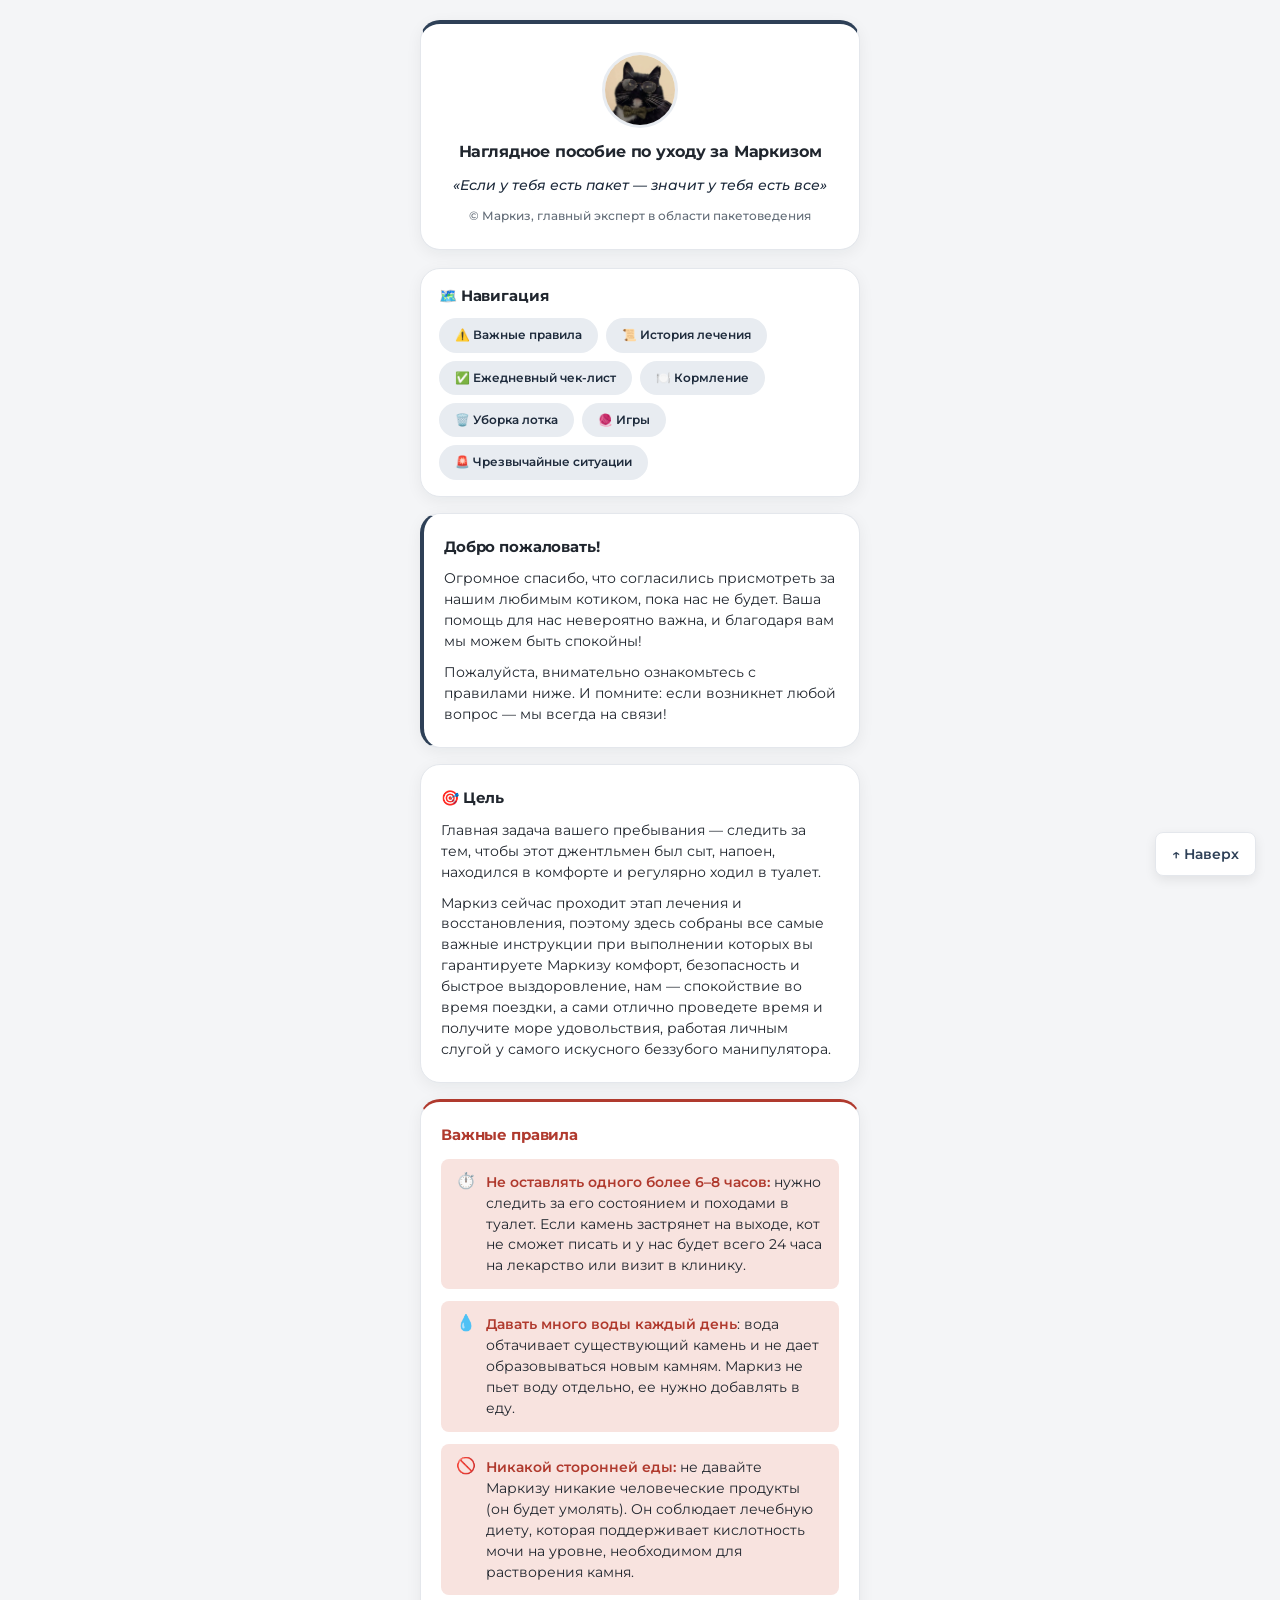
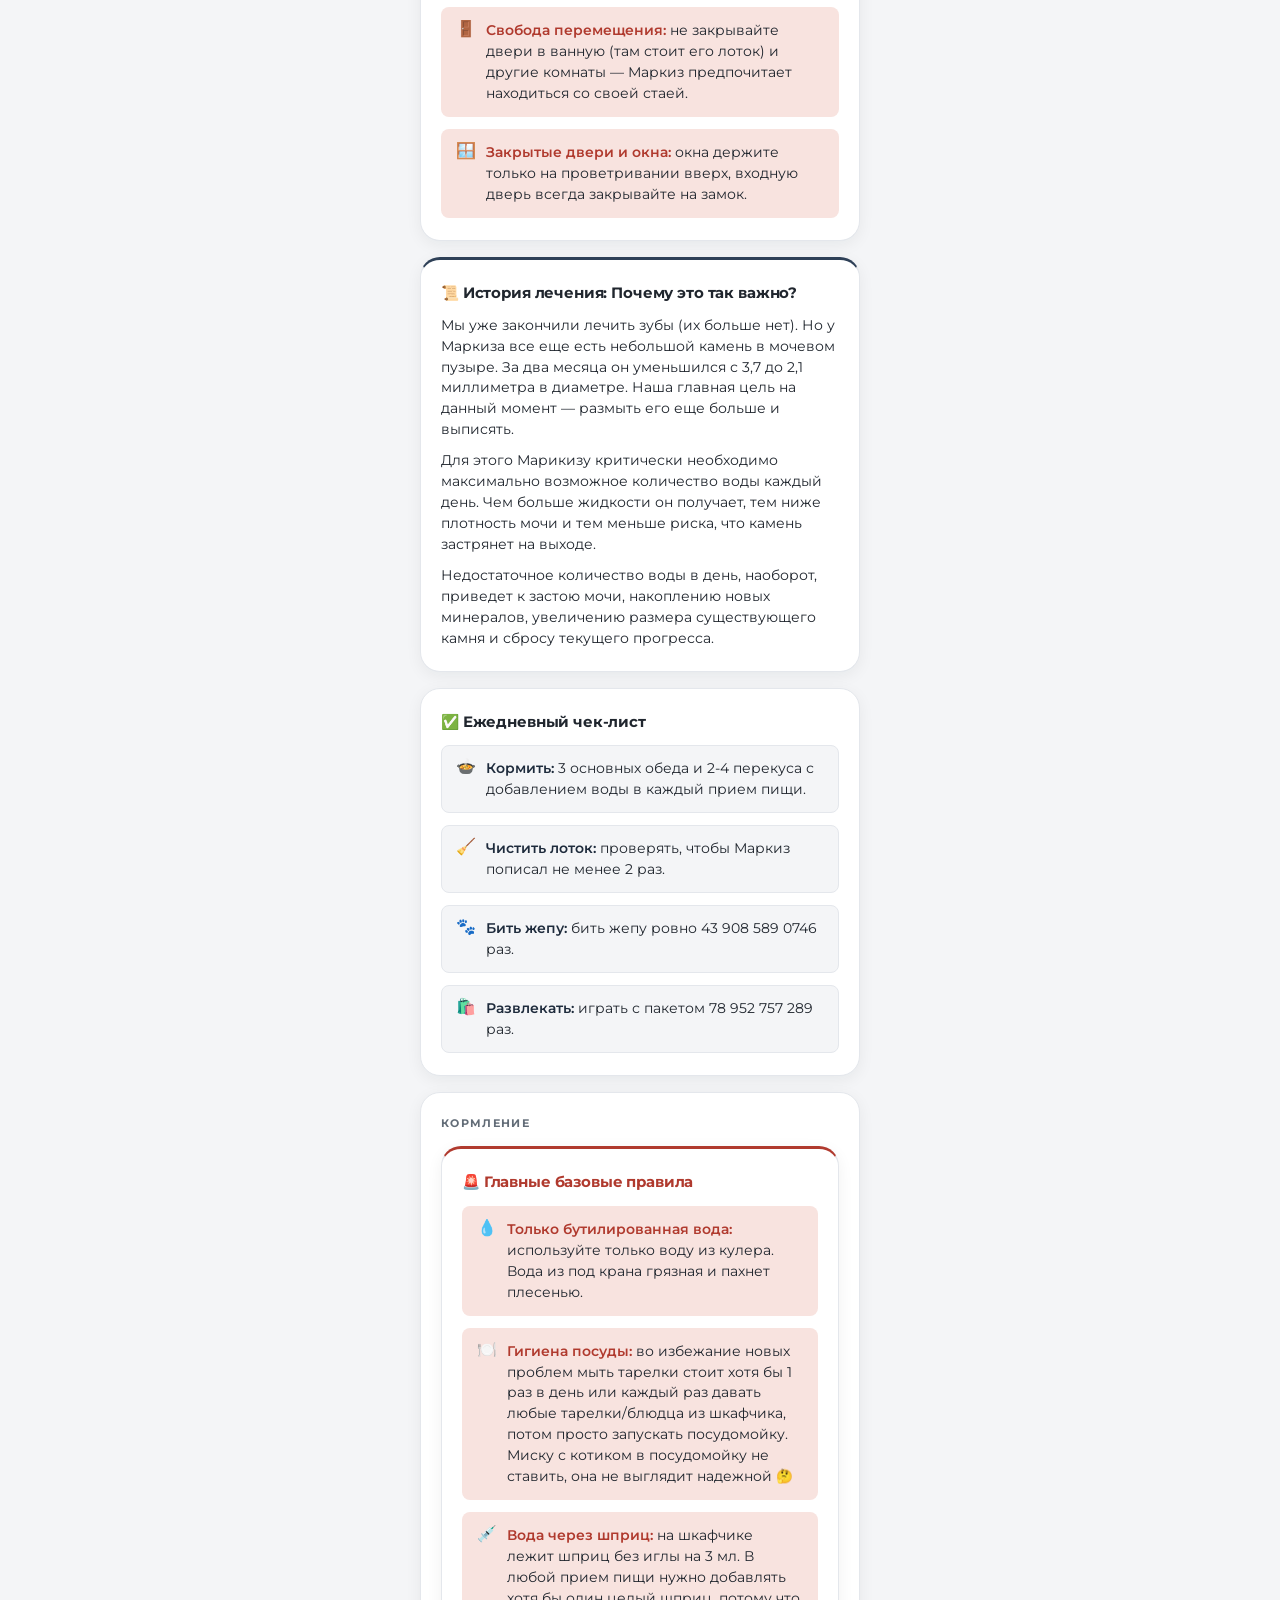
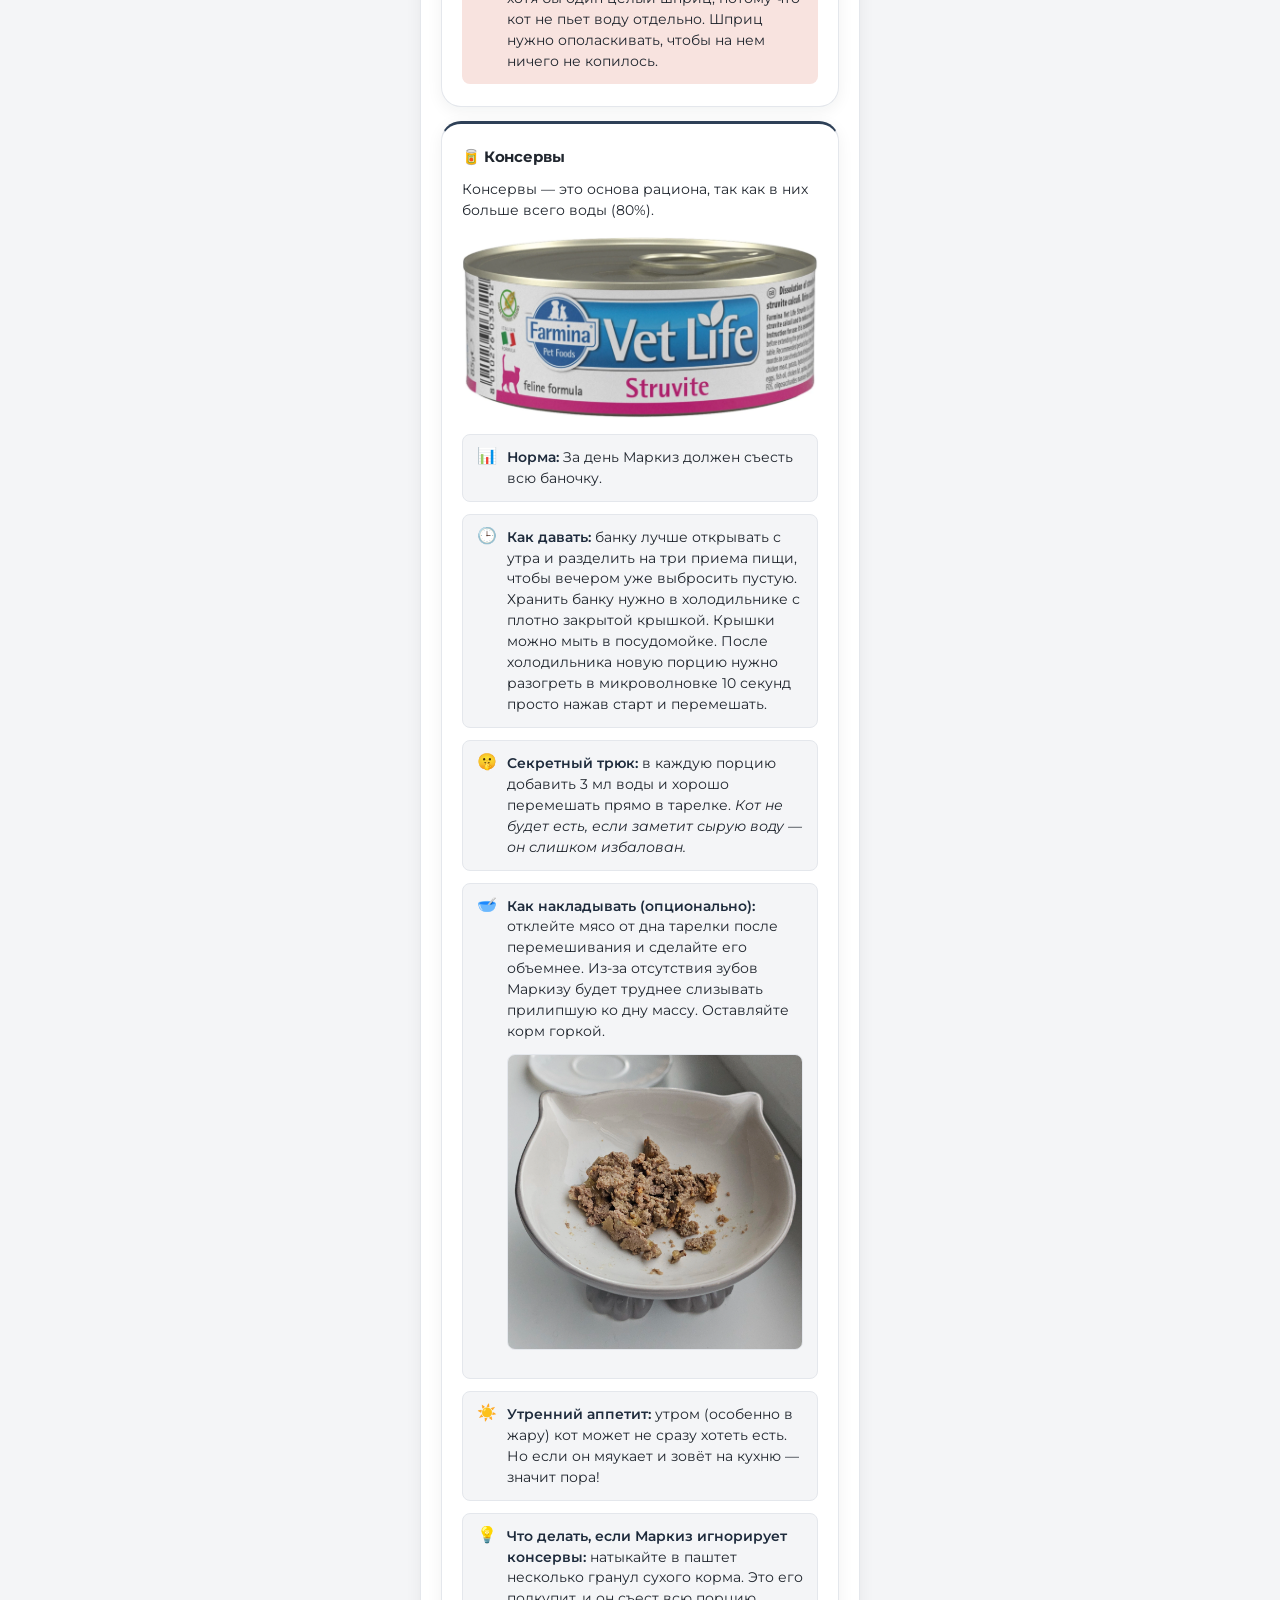
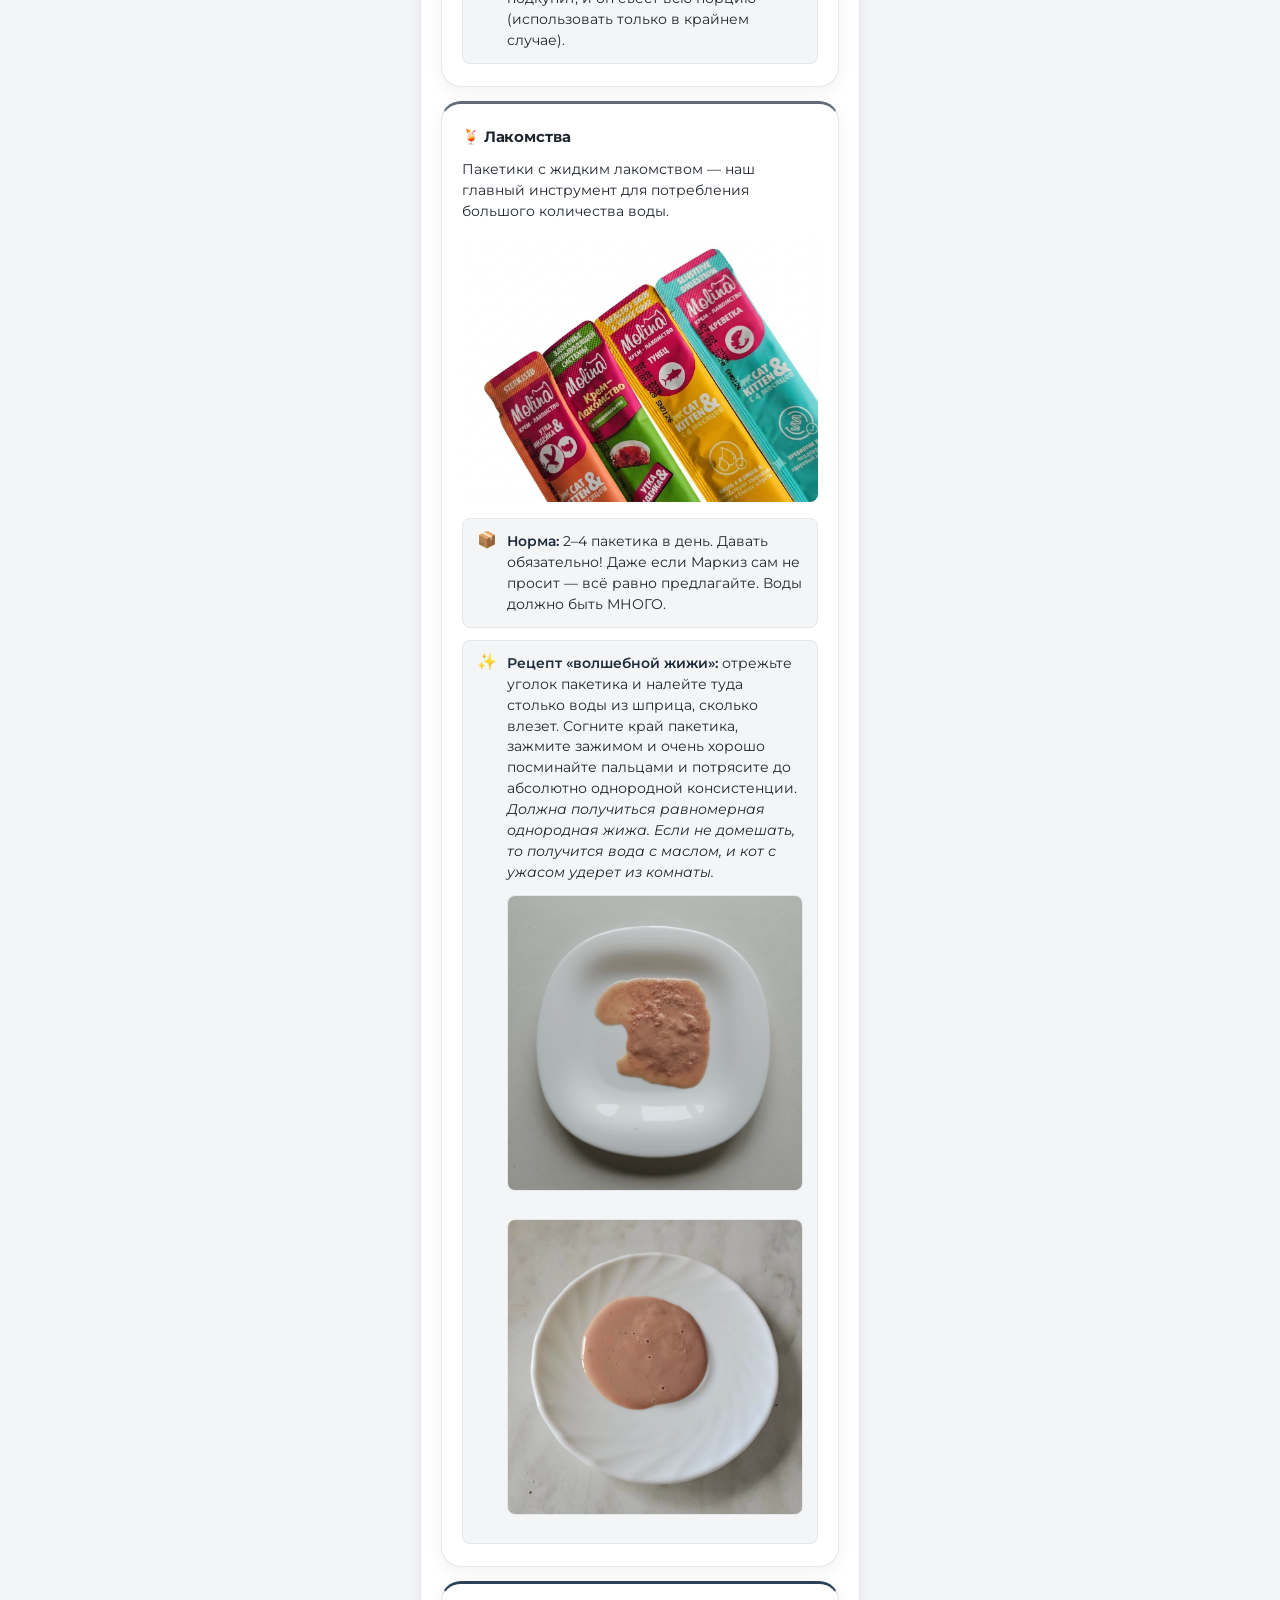
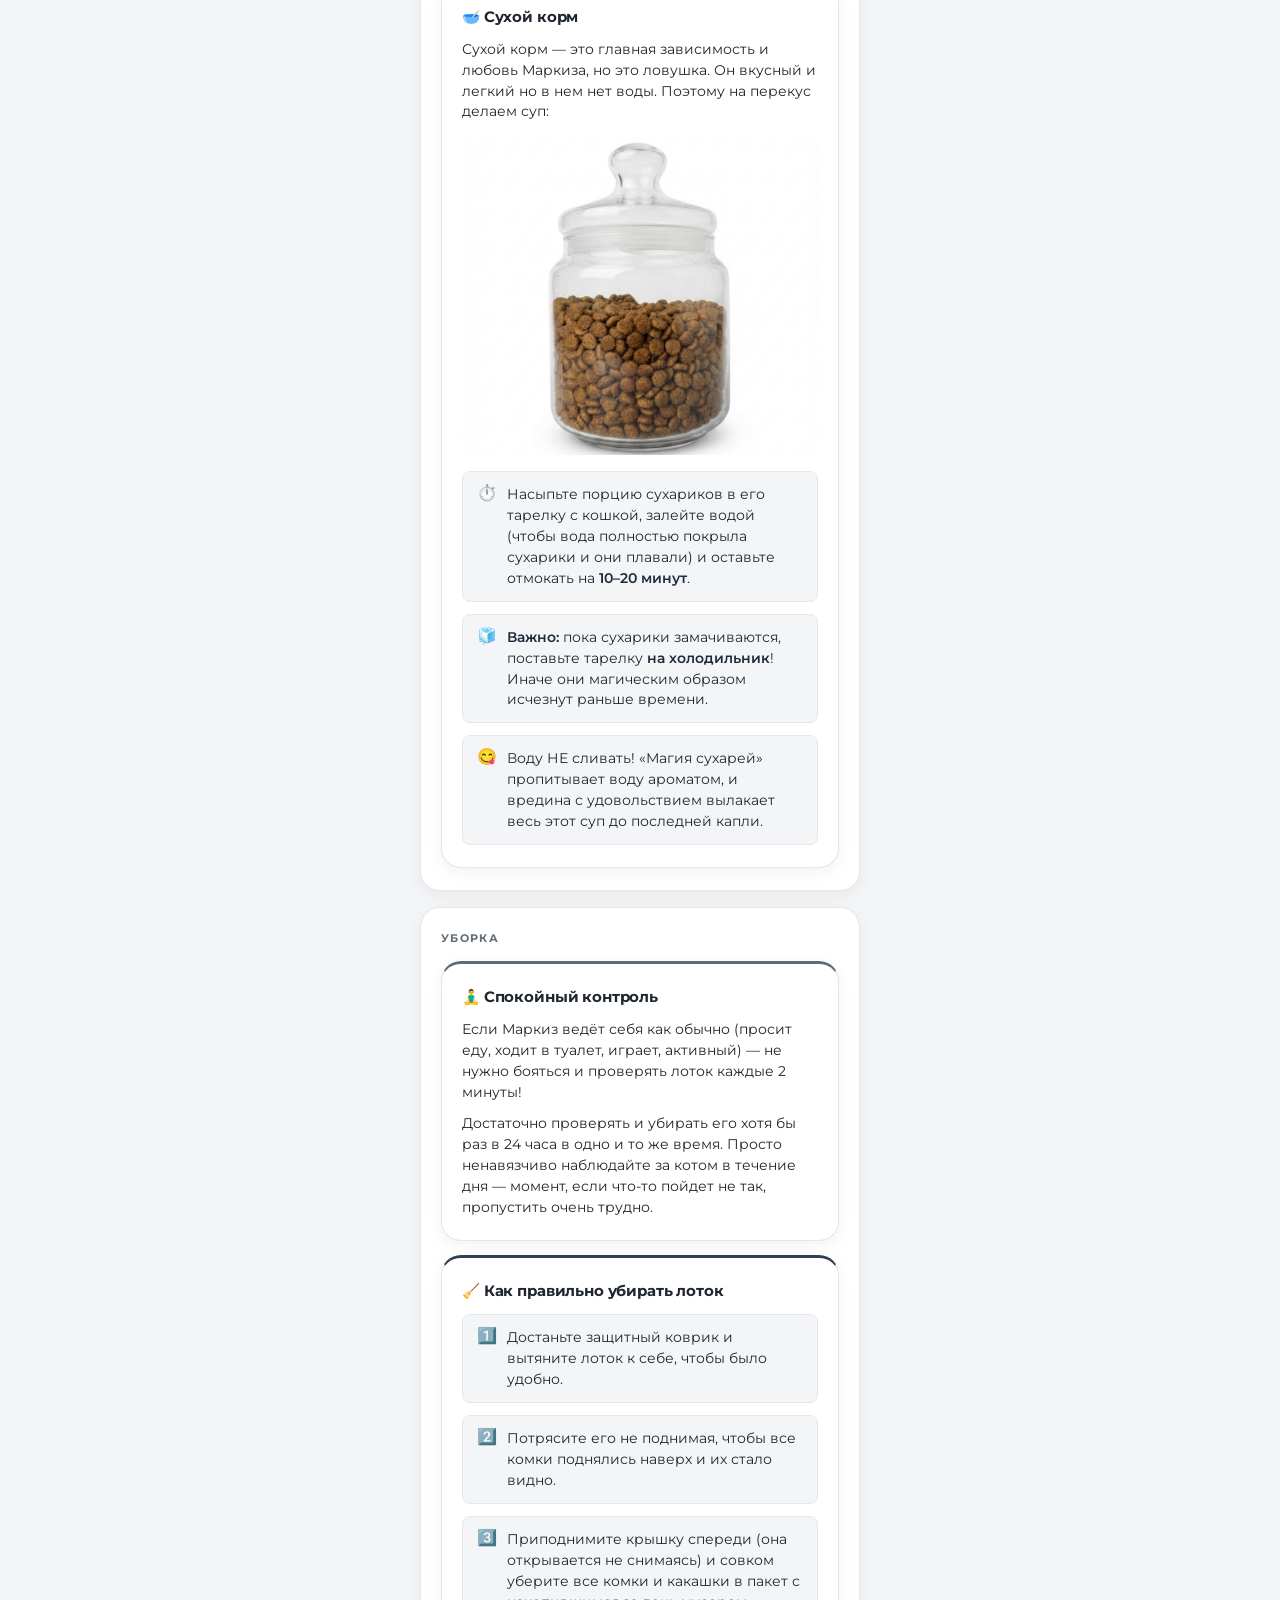
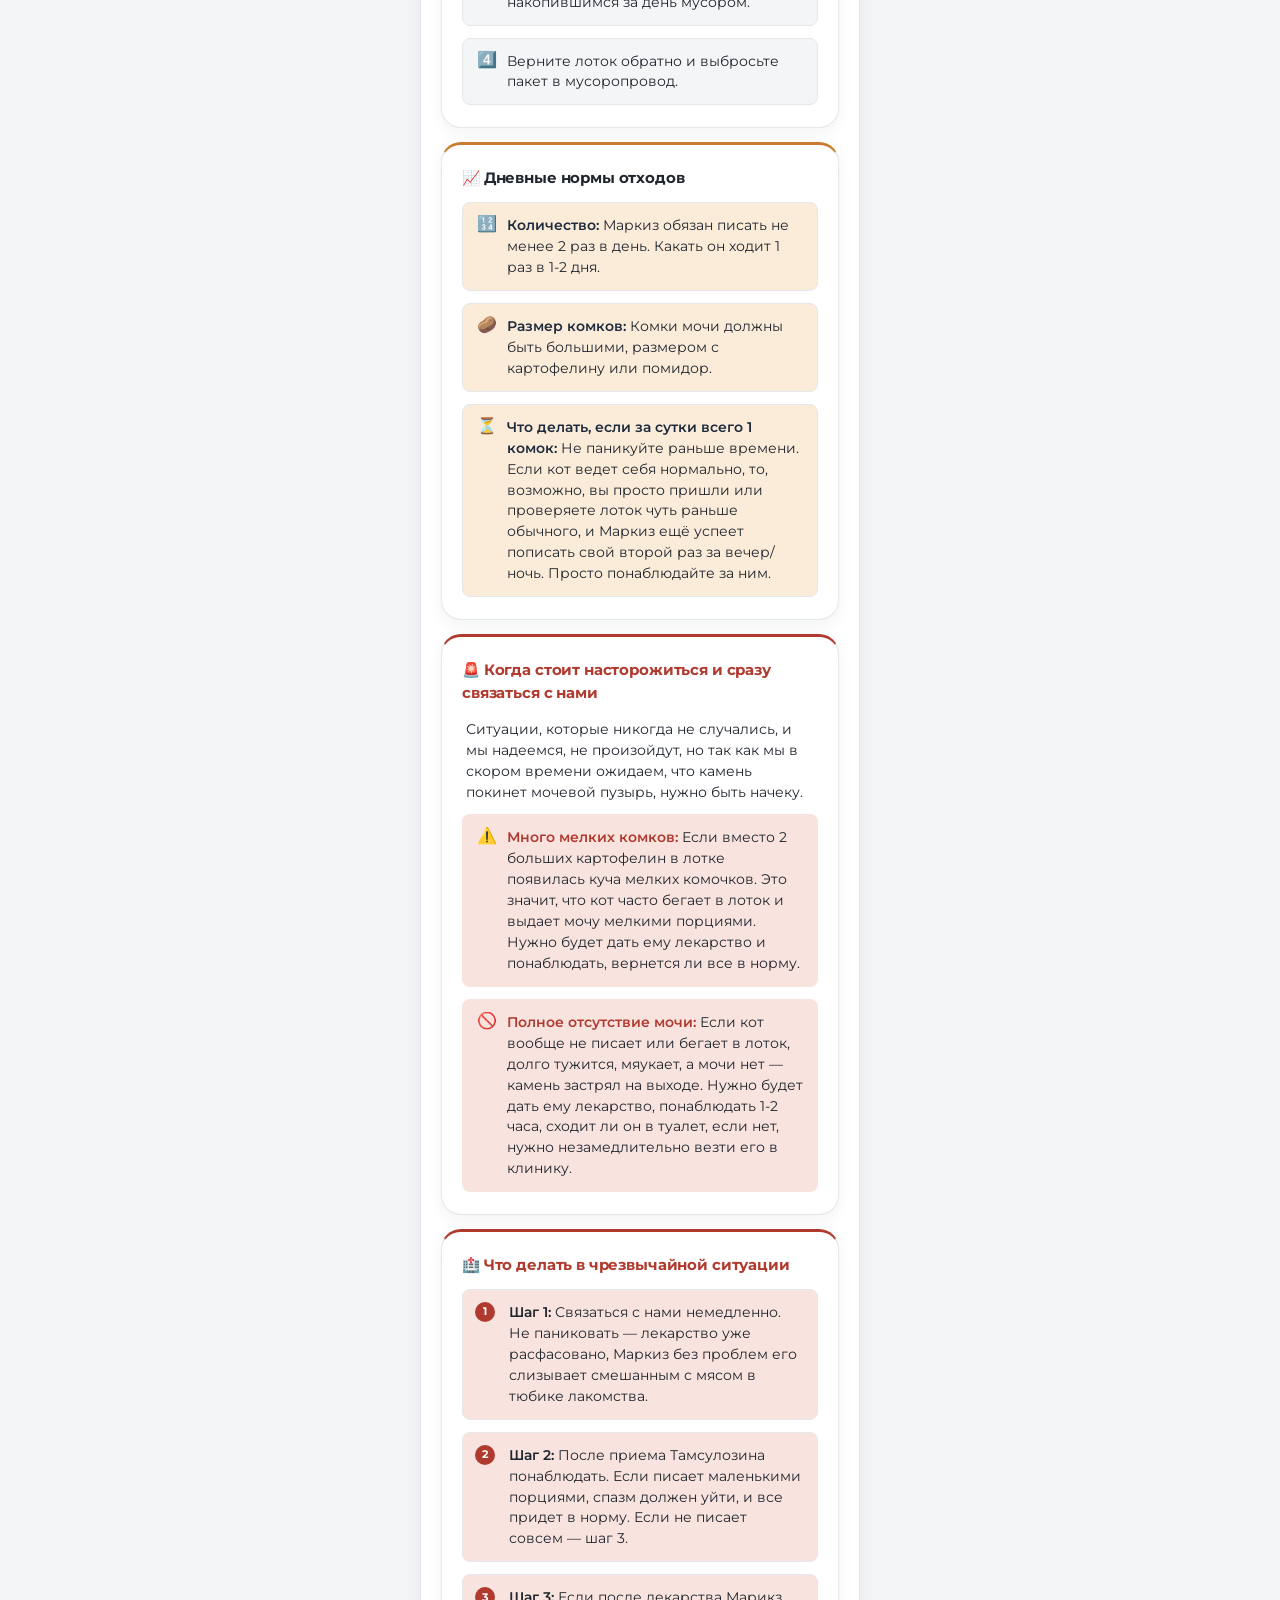
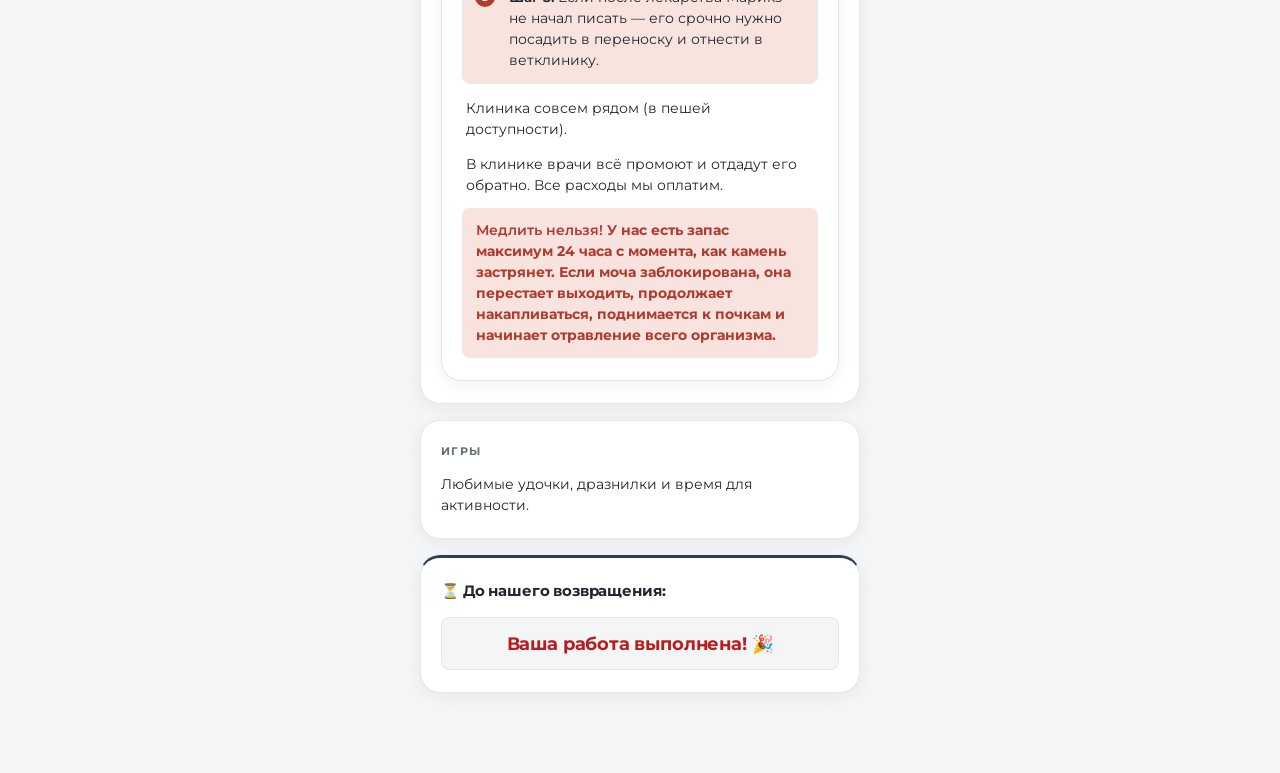
==== commit b27a2d54: "docs: update treatment rules and add new navigation items" ====
--- a/index.html
+++ b/index.html
@@ -3,8 +3,9 @@
 <head>
     <meta charset="UTF-8">
     <meta name="viewport" content="width=device-width, initial-scale=1.0">
-    <title>🐱 Маркиз | Уход </title>
+    <title>Маркиз | Уход </title>
     <link rel="stylesheet" href="style.css">
+    <link rel="icon" href="assets\img\favicon.ico">
     <link href="https://fonts.googleapis.com/css2?family=Montserrat:wght@400;600;700&display=swap" rel="stylesheet">
 </head>
 <body>
@@ -23,16 +24,18 @@
             <p class="quote-author">© Маркиз, главный эксперт в области пакетоведения</p>
         </header>
 
-                <nav class="card nav-card">
-            <h2>🗺️ Навигация</h2>
-            <ul class="toc-links">
-                <li><a href="#important-rules">Важные правила</a></li>
-                <li><a href="#daily-checklist">Ежедневный чек-лист</a></li>
-                <li><a href="#feeding">Кормление</a></li>
-                <li><a href="#cleaning">Уборка лотка</a></li>
-                <li><a href="#games">Игры</a></li>
-            </ul>
-        </nav>
+<nav class="card nav-card">
+    <h2>🗺️ Навигация</h2>
+    <ul class="toc-links">
+        <li><a href="#important-rules">⚠️ Важные правила</a></li>
+        <li><a href="#history">📜 История лечения</a></li>
+        <li><a href="#daily-checklist">✅ Ежедневный чек-лист</a></li>
+        <li><a href="#feeding">🍽️ Кормление</a></li>
+        <li><a href="#cleaning">🗑️ Уборка лотка</a></li>
+        <li><a href="#games">🧶 Игры</a></li>
+        <li><a href="#emergencies">🚨 Чрезвычайные ситуации</a></li>
+    </ul>
+</nav>
 <div class="card intro-card">
     <h2>Добро пожаловать!</h2>
     <p>Огромное спасибо, что согласились присмотреть за нашим любимым котиком, пока нас не будет. Ваша помощь для нас невероятно важна, и благодаря вам мы можем быть спокойны!</p>
@@ -43,9 +46,8 @@
 
         <section class="card goals-card">
             <h2>🎯 Цель</h2>
-            <p>Главная задача вашего пребывания — следить за тем, чтобы этот джентльмен был сыт, напоен, находился в комфорте и регулярно ходил в туалет. 
-    <p>Маркиз сейчас проходит этап лечения и восстановления, поэтому здесь собраны все самые важные инструкции, секретные лайфхаки по кормлению и чек-лист его здоровья.</p></p>
-    </p>
+            <p>Главная задача вашего пребывания — следить за тем, чтобы этот джентльмен был сыт, напоен, находился в комфорте и регулярно ходил в туалет.</p> 
+    <p>Маркиз сейчас проходит этап лечения и восстановления, поэтому здесь собраны все самые важные инструкции при выполнении которых вы гарантируете Маркизу комфорт, безопасность и быстрое выздоровление, нам — спокойствие во время поездки, а сами отлично проведете время и получите море удовольствия, работая личным слугой у самого искусного беззубого манипулятора.</p>
         </section>
 
 <div class="card rules-card" id="important-rules">
@@ -53,15 +55,15 @@
     <ul class="rules-list">
 <li>
             <span class="rule-icon">⏱️</span>
-            <span><strong>Не оставлять одного более 6–8 часов:</strong>, нужно следить за его состоянием и походами в туалет.</span>
+            <span><strong>Не оставлять одного более 6–8 часов:</strong> нужно следить за его состоянием и походами в туалет. Если камень застрянет на выходе, кот не сможет писать и у нас будет всего 24 часа на лекарство или визит в клинику.</span>
         </li>
         <li>
             <span class="rule-icon">💧</span>
-            <span><strong>Давать много воды каждый день</strong>: вода обтачивает существующий камень и не дает образовываться новым камням.</span>
+            <span><strong>Давать много воды каждый день</strong>: вода обтачивает существующий камень и не дает образовываться новым камням. Маркиз не пьет воду отдельно, ее нужно добавлять в еду.</span>
         </li>
         <li>
             <span class="rule-icon">🚫</span>
-            <span><strong>Никакой сторонней еды:</strong> не давайте Маркизу никакие человеческие продукты. Он соблюдает лечебную диету, которая поддерживает кислотность мочи на уровне, необходимом для растворения камня.</span>
+            <span><strong>Никакой сторонней еды:</strong> не давайте Маркизу никакие человеческие продукты (он будет умолять). Он соблюдает лечебную диету, которая поддерживает кислотность мочи на уровне, необходимом для растворения камня.</span>
         </li>
         <li>
             <span class="rule-icon">🚪</span>
@@ -74,35 +76,35 @@
         
     </ul>
 </div>
-
-<section class="card routine-card" id="daily-checklist">
-    <h2>✅ Ежедневный чек-лист</h2>
-    <ul class="rules-list">
-        <li>
-            <span class="rule-icon">🍲</span>
-            <span><strong>Кормить:</strong> 3 основных обеда и 2-4 перекуса с добавлением воды в каждый прием пищи.</span>
-        </li>
-        <li>
-            <span class="rule-icon">🧹</span>
-            <span><strong>Чистить лоток:</strong> проверять, чтобы Маркиз пописал не менее 2 раз.</span>
-        </li>
-        <li>
-            <span class="rule-icon">🐾</span>
-            <span><strong>Бить жепу:</strong> бить жепу ровно 43 908 589 0746 раз.</span>
-        </li>
-        <li>
-            <span class="rule-icon">🛍️</span>
-            <span><strong>Развлекать:</strong> играть с пакетом 78 952 757 289 раз.</span>
-        </li>
-    </ul>
-</section>
-
-<div class="card treatment-card">
+<div class="card treatment-card" id="history">
     <h2>📜 История лечения: Почему это так важно?</h2>
     <p>Мы уже закончили лечить зубы (их больше нет). Но у Маркиза все еще есть небольшой камень в мочевом пузыре. За два месяца он уменьшился с 3,7 до 2,1 миллиметра в диаметре. Наша главная цель на данный момент  — размыть его еще больше и выписять.</p>
     <p>Для этого Марикизу критически необходимо максимально возможное количество воды каждый день. Чем больше жидкости он получает, тем ниже плотность мочи и тем меньше риска, что камень застрянет на выходе.</p> 
     <p>Недостаточное количество воды в день, наоборот, приведет к застою мочи, накоплению новых минералов, увеличению размера существующего камня и сбросу текущего прогресса.</p>
 </div>
+<section class="card routine-card" id="daily-checklist">
+    <h2>✅ Ежедневный чек-лист</h2>
+    <ul class="rules-list">
+        <li>
+            <span class="rule-icon">🍲</span>
+            <span><strong>Кормить:</strong> 3 основных обеда и 2-4 перекуса с добавлением воды в каждый прием пищи.</span>
+        </li>
+        <li>
+            <span class="rule-icon">🧹</span>
+            <span><strong>Чистить лоток:</strong> проверять, чтобы Маркиз пописал не менее 2 раз.</span>
+        </li>
+        <li>
+            <span class="rule-icon">🐾</span>
+            <span><strong>Бить жепу:</strong> бить жепу ровно 43 908 589 0746 раз.</span>
+        </li>
+        <li>
+            <span class="rule-icon">🛍️</span>
+            <span><strong>Развлекать:</strong> играть с пакетом 78 952 757 289 раз.</span>
+        </li>
+    </ul>
+</section>
+
+
 
 <section id="feeding" class="card content-section">
                 <h3>Кормление</h3>
@@ -120,7 +122,7 @@
         </li>
         <li>
             <span class="rule-icon">💉</span>
-            <span><strong>Вода через шприц:</strong> на столе лежит шприц без иглы на 3 мл. В любой прием пищи нужно добавлять хотя бы один целый шприц, потому что кот не пьет воду отдельно. Шприц нужно ополаскивать, чтобы на нем ничего не копилось.</span>
+            <span><strong>Вода через шприц:</strong> на шкафчике лежит шприц без иглы на 3 мл. В любой прием пищи нужно добавлять хотя бы один целый шприц, потому что кот не пьет воду отдельно. Шприц нужно ополаскивать, чтобы на нем ничего не копилось.</span>
         </li>
     </ul>
 </div>
@@ -128,7 +130,7 @@
 <div class="card food-card">
     <h2>🥫 Консервы </h2>
     <p>Консервы — это основа рациона, так как в них больше всего воды (80%).</p>
-    
+    <img src="assets\img\jDVt00r8Awis6N1Q8-GvW7L4BcYm0D2S1j4fyuQPQuw_ (1).webp" class="no-border">
     <ul class="rules-list">
         <li>
             <span class="rule-icon">📊</span>
@@ -142,9 +144,16 @@
             <span class="rule-icon">🤫</span>
             <span><strong>Секретный трюк:</strong> в каждую порцию добавить 3 мл воды и хорошо перемешать прямо в тарелке. <em> Кот не будет есть, если заметит сырую воду — он слишком избалован.</em></span>
         </li>
-        <li>
+        <li class="recipe-item">
             <span class="rule-icon">🥣</span>
-            <span><strong>Как накладывать (опционально):</strong> отклейте мясо от дна траелки после перемешивания и сделайте его обьемнее. Из-за отсутствия зубов Маркизу будет труднее слизывать прилипшую ко дну массу. Оставляйте корм горкой.</span>
+            <div class="recipe-content">
+                <span><strong>Как накладывать (опционально):</strong> отклейте мясо от дна тарелки после перемешивания и сделайте его объемнее. Из-за отсутствия зубов Маркизу будет труднее слизывать прилипшую ко дну массу. Оставляйте корм горкой.</ы>
+                
+                <!-- Картинка и подпись без figure -->
+                <div class="recipe-content">
+                    <img src="assets/img/20260721_200353.webp" alt="Правильная подача консервов горкой">
+                </div>
+            </div>
         </li>
         <li>
             <span class="rule-icon">☀️</span>
@@ -160,23 +169,29 @@
 <div class="card treats-card">
     <h2>🍹 Лакомства </h2>
     <p>Пакетики с жидким лакомством — наш главный инструмент для потребления большого количества воды.</p>
+    <img src="assets\img\treats.webp" class="no-border">
     
     <ul class="rules-list">
         <li>
             <span class="rule-icon">📦</span>
             <span><strong>Норма:</strong> 2–4 пакетика в день. Давать обязательно! Даже если Маркиз сам не просит — всё равно предлагайте. Воды должно быть МНОГО.</span>
         </li>
-        <li>
+        <li class="recipe-item">
             <span class="rule-icon">✨</span>
-            <span><strong>Рецепт волшебной жижи»:</strong> отрежьте уголок пакетика и налейте туда столько воды из шприца, сколько влезет. Согните край пакетика, зажмите зажимом и очень хорошо посминайте пальцами и потрясите до абсолютно однородной консистенции. <em> Должна получиться равномерная однородная жижа. Если не домешать, то получится вода с маслом, и кот с ужасом удерет из комнаты.</em></span>
-        </li>
-    </ul>
-</div>
-
+            <div class="recipe-content">
+                <span><strong>Рецепт «волшебной жижи»:</strong> отрежьте уголок пакетика и налейте туда столько воды из шприца, сколько влезет. Согните край пакетика, зажмите зажимом и очень хорошо посминайте пальцами и потрясите до абсолютно однородной консистенции. <em>Должна получиться равномерная однородная жижа. Если не домешать, то получится вода с маслом, и кот с ужасом удерет из комнаты.</em></span>
+                
+        <img src="assets/img/20260722_125320.webp">
+        <img src="assets\img\20260721_194736.webp">  
+                 </div>
+        </li>
+    </ul>
+</div>
 <div class="card soup-card">
     <h2>🥣 Сухой корм </h2>
     <p>Сухой корм — это главная зависимость и любовь Маркиза, но это ловушка. Он вкусный и легкий но в нем нет воды. Поэтому на перекус делаем суп:</p>
-    
+
+      <img src="assets\img\dry-food-jar.webp" class="no-border">
     <ul class="rules-list">
         <li>
             <span class="rule-icon">⏱️</span>
@@ -200,7 +215,7 @@
 <div class="card panic-card">
     <h2>🧘‍♂️ Спокойный контроль </h2>
     <p>Если Маркиз ведёт себя как обычно (просит еду, ходит в туалет, играет, активный) — не нужно бояться и проверять лоток каждые 2 минуты!</p>
-    <p>Достаточно проверять и убирать его хотя бы раз в 24 часа в одно и то же время. Просто ненавязчиво наблюдайте за котом в течение дня.</p>
+    <p>Достаточно проверять и убирать его хотя бы раз в 24 часа в одно и то же время. Просто ненавязчиво наблюдайте за котом в течение дня — момент, если что-то пойдет не так, пропустить очень трудно.</p>
 </div>
 
 <div class="card litter-clean-card">
@@ -243,16 +258,17 @@
     </ul>
 </div>
 
-<div class="card alert-card">
-    <h2>🚨 Когда стоит насторожиться и сразу связаться с нами (маловероятные ситуации)</h2>
+<div class="card alert-card" id="emergencies">
+    <h2>🚨 Когда стоит насторожиться и сразу связаться с нами</h2>
+    <p>Ситуации, которые никогда не случались, и мы надеемся, не произойдут, но так как мы в скором времени ожидаем, что камень покинет мочевой пузырь, нужно быть начеку.</p>
     <ul class="rules-list">
         <li>
             <span class="rule-icon">⚠️</span>
-            <span><strong>Много мелких комков:</strong> Если вместо 2 больших картофелин в лотке появилась куча мелких комочков. Это значит, что он часто бегает в лоток и выдает мочу мелкими порциями. Причиной может быть стресс или то, что камень начал выходить, раздражает стенки или застрял.</span>
+            <span><strong>Много мелких комков:</strong> Если вместо 2 больших картофелин в лотке появилась куча мелких комочков. Это значит, что кот часто бегает в лоток и выдает мочу мелкими порциями. Нужно будет дать ему лекарство и понаблюдать, вернется ли все в норму.</span>
         </li>
         <li>
             <span class="rule-icon">🚫</span>
-            <span><strong>Полное отсутствие мочи:</strong> Если кот вообще не писает или бегает в лоток, долго тужится, а мочи нет — камень застрял.</span>
+            <span><strong>Полное отсутствие мочи:</strong> Если кот вообще не писает или бегает в лоток, долго тужится, мяукает, а мочи нет — камень застрял на выходе. Нужно будет дать ему лекарство, понаблюдать 1-2 часа, сходит ли он в туалет, если нет, нужно незамедлительно везти его в клинику.</span>
         </li>
     </ul>
 </div>
@@ -261,21 +277,19 @@
     <h2>🏥 Что делать в чрезвычайной ситуации</h2>
     <ol class="steps-list">
         <li>
-            <strong>Шаг 1:</strong> Не паниковать. Ситуацию можно исправить, дав коту лекарство, чтобы снять спазм. Кот пьет их очень легко. Связаться с нами немедленно.
-        </li>
-        <li>
-            <strong>Шаг 2:</strong> Дать Маркизу лекарство — Тамсулозин, и понаблюдать. Если писает маленькими порциями, должен начать снова писать большими. Если не писает
-        </li>
-        <li>
-            <strong>Шаг 3:</strong> Если после лекарства пописа нет — Маркиза нужно посадить в переноску и отнести в ветклинику.
+            <strong>Шаг 1:</strong> Связаться с нами немедленно. Не паниковать — лекарство уже расфасовано, Маркиз без проблем его слизывает смешанным с мясом в тюбике лакомства.
+        <li>
+            <strong>Шаг 2:</strong> После приема Тамсулозина понаблюдать. Если писает маленькими порциями, спазм должен уйти, и все придет в норму. Если не писает совсем — шаг 3.
+        </li>
+        <li>
+            <strong>Шаг 3:</strong> Если после лекарства Марикз не начал писать — его срочно нужно посадить в переноску и отнести в ветклинику.
         </li>
     </ol>
     <p>Клиника совсем рядом (в пешей доступности).</p>
-    <p>В клинике врачи сами всё промоют и катетеризируют. Все расходы мы оплатим сразу/дистанционно.</p>
-    <p><strong>Медлить нельзя!</strong> У нас есть запас максимум 24 часа. Если моча заблокирована, она перестает выходить, поднимается к почкам и начинается отравление организма. Поэтому реагировать нужно быстро и без растерянности.</p>
+    <p>В клинике врачи всё промоют и отдадут его обратно. Все расходы мы оплатим.</p>
+    <p><strong>Медлить нельзя!</strong> У нас есть запас максимум 24 часа с момента, как камень застрянет. Если моча заблокирована, она перестает выходить, продолжает накапливаться, поднимается к почкам и начинает отравление всего организма.</p>
 </div>
             </section>
-        <!-- 4. ОСНОВНОЕ -->
 
 <section id="games" class="card content-section">
                 <h3>Игры</h3>
--- a/style.css
+++ b/style.css
@@ -93,6 +93,17 @@
   border-radius: 50%;
   object-fit: cover;
   border: 3px solid var(--accent-soft);
+  margin: 0;
+}
+
+img {
+    max-width: 100%;
+    height: auto;
+    display: block;
+    margin: 16px auto;
+    border-radius: var(--radius-sm, 8px);
+    border: 1px solid var(--line, #e2d9d2);
+    box-sizing: border-box; /* Важно, чтобы рамка не раздувала элемент */
 }
 
 .site-title {
@@ -209,6 +220,43 @@
   font-size: 1rem;
   line-height: 1;
   margin-top: 1px;
+}
+
+.img-container {
+    margin-top: 12px;
+    text-align: center;
+}
+
+.img-container img {
+    width: 100%;
+    max-width: 100%;
+    height: auto;
+    display: block;
+    border-radius: var(--radius-sm, 8px);
+    border: 1px solid var(--line, #e2d9d2);
+    box-sizing: border-box;
+    cursor: zoom-in;
+}
+
+img.no-border {
+    border: none !important;
+}
+
+.recipe-content {
+    display: flex;
+    flex-direction: column;
+    width: 100%;
+}
+
+/* Настройки для картинки внутри рецепта */
+.recipe-content img {
+    width: 100%;
+    max-width: 100%;
+    height: auto;
+    margin-top: 12px;
+    border-radius: var(--radius-sm, 8px);
+    border: 1px solid var(--line, #e2d9d2);
+    box-sizing: border-box;
 }
 
 .steps-list {
@@ -268,6 +316,7 @@
     margin-top: 14px;
     padding: 0 4px; /* выравнивает текст по внутренним отступам карточки */
 }
+
 
 .rules-card h2,
 .alert-card h2,
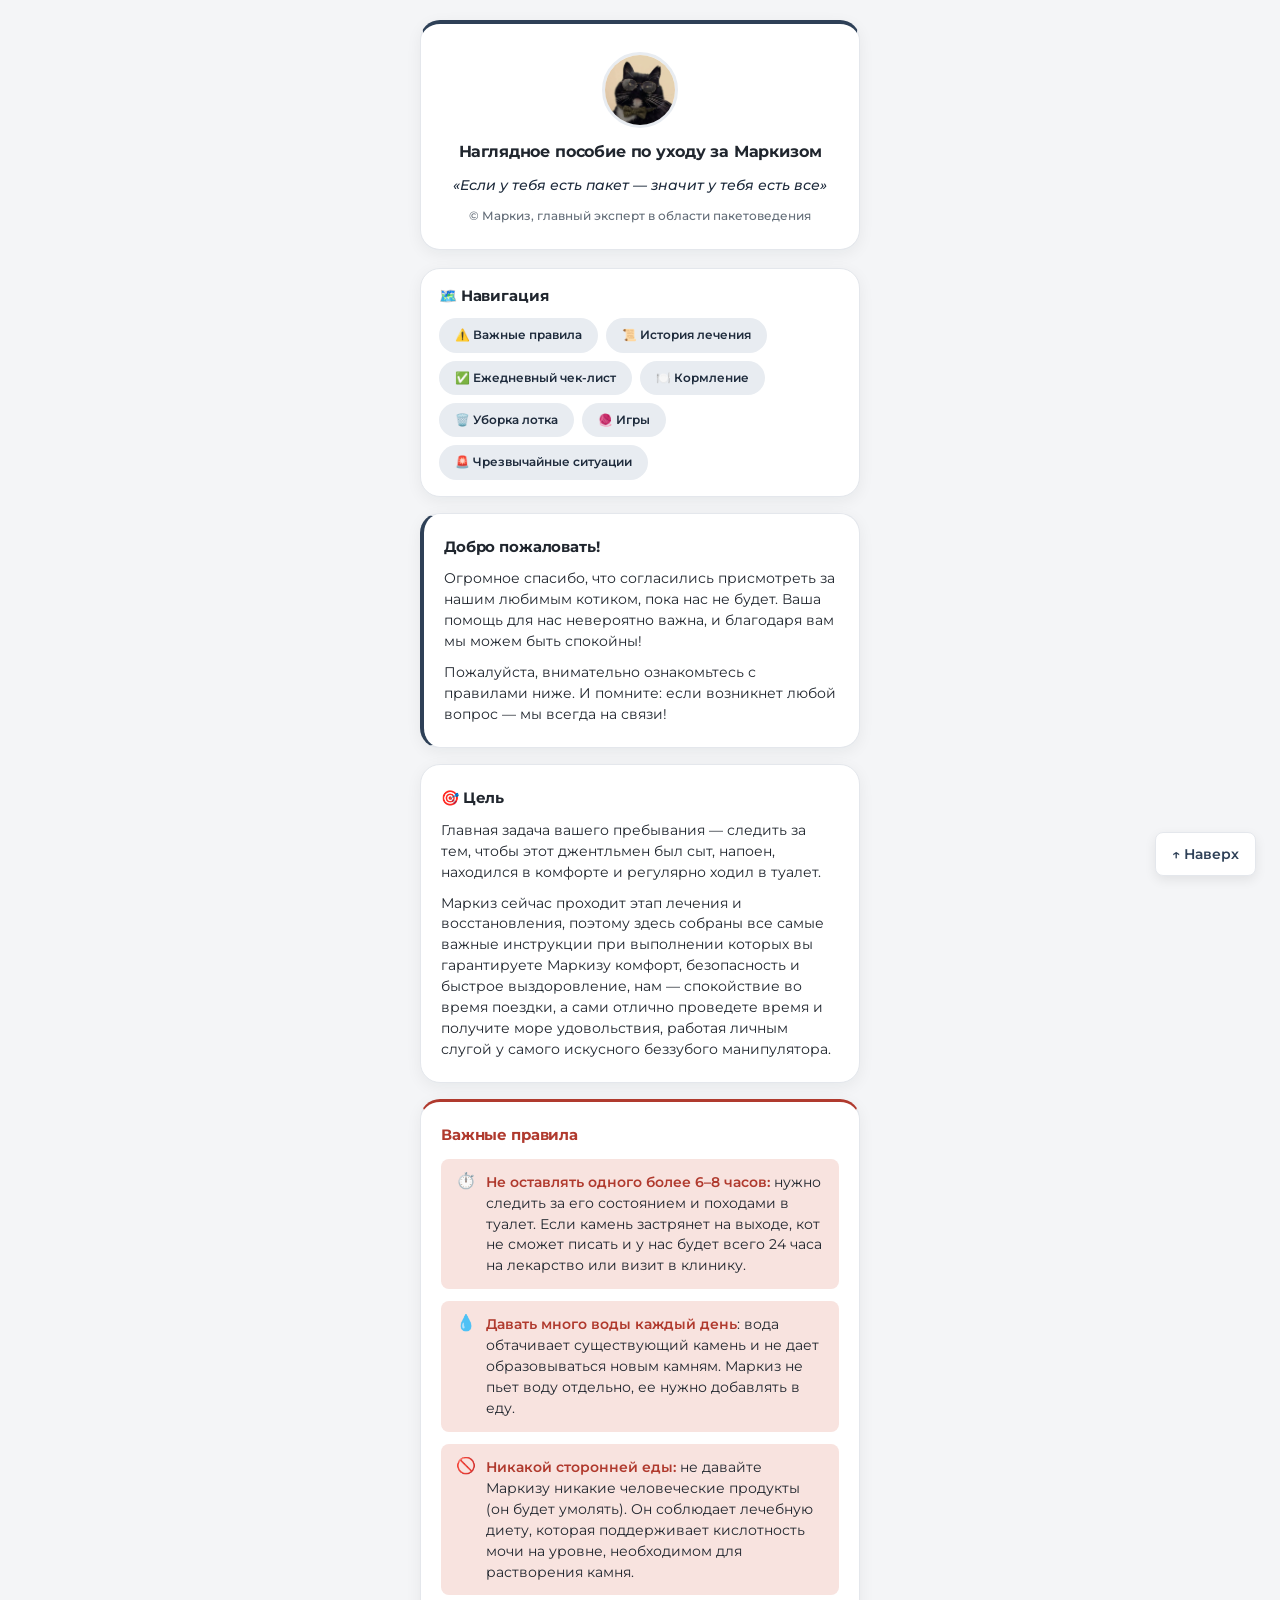
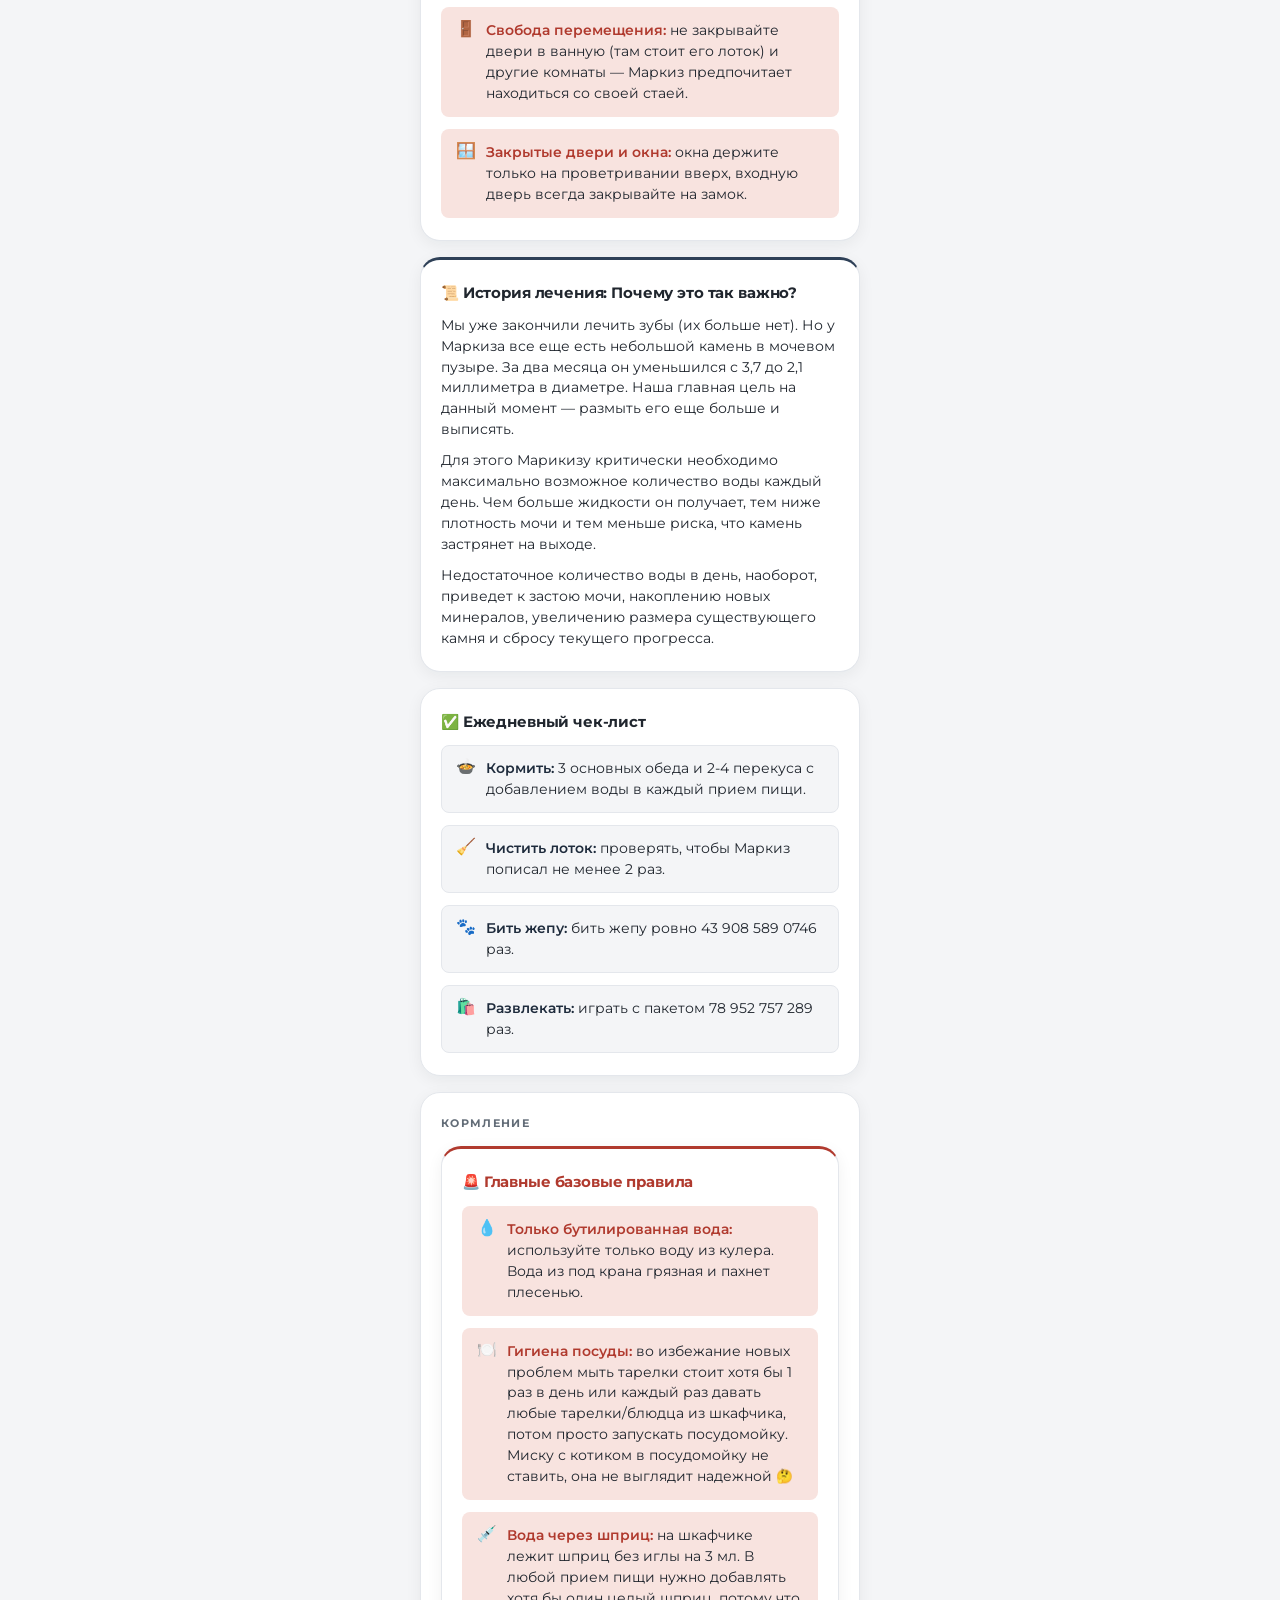
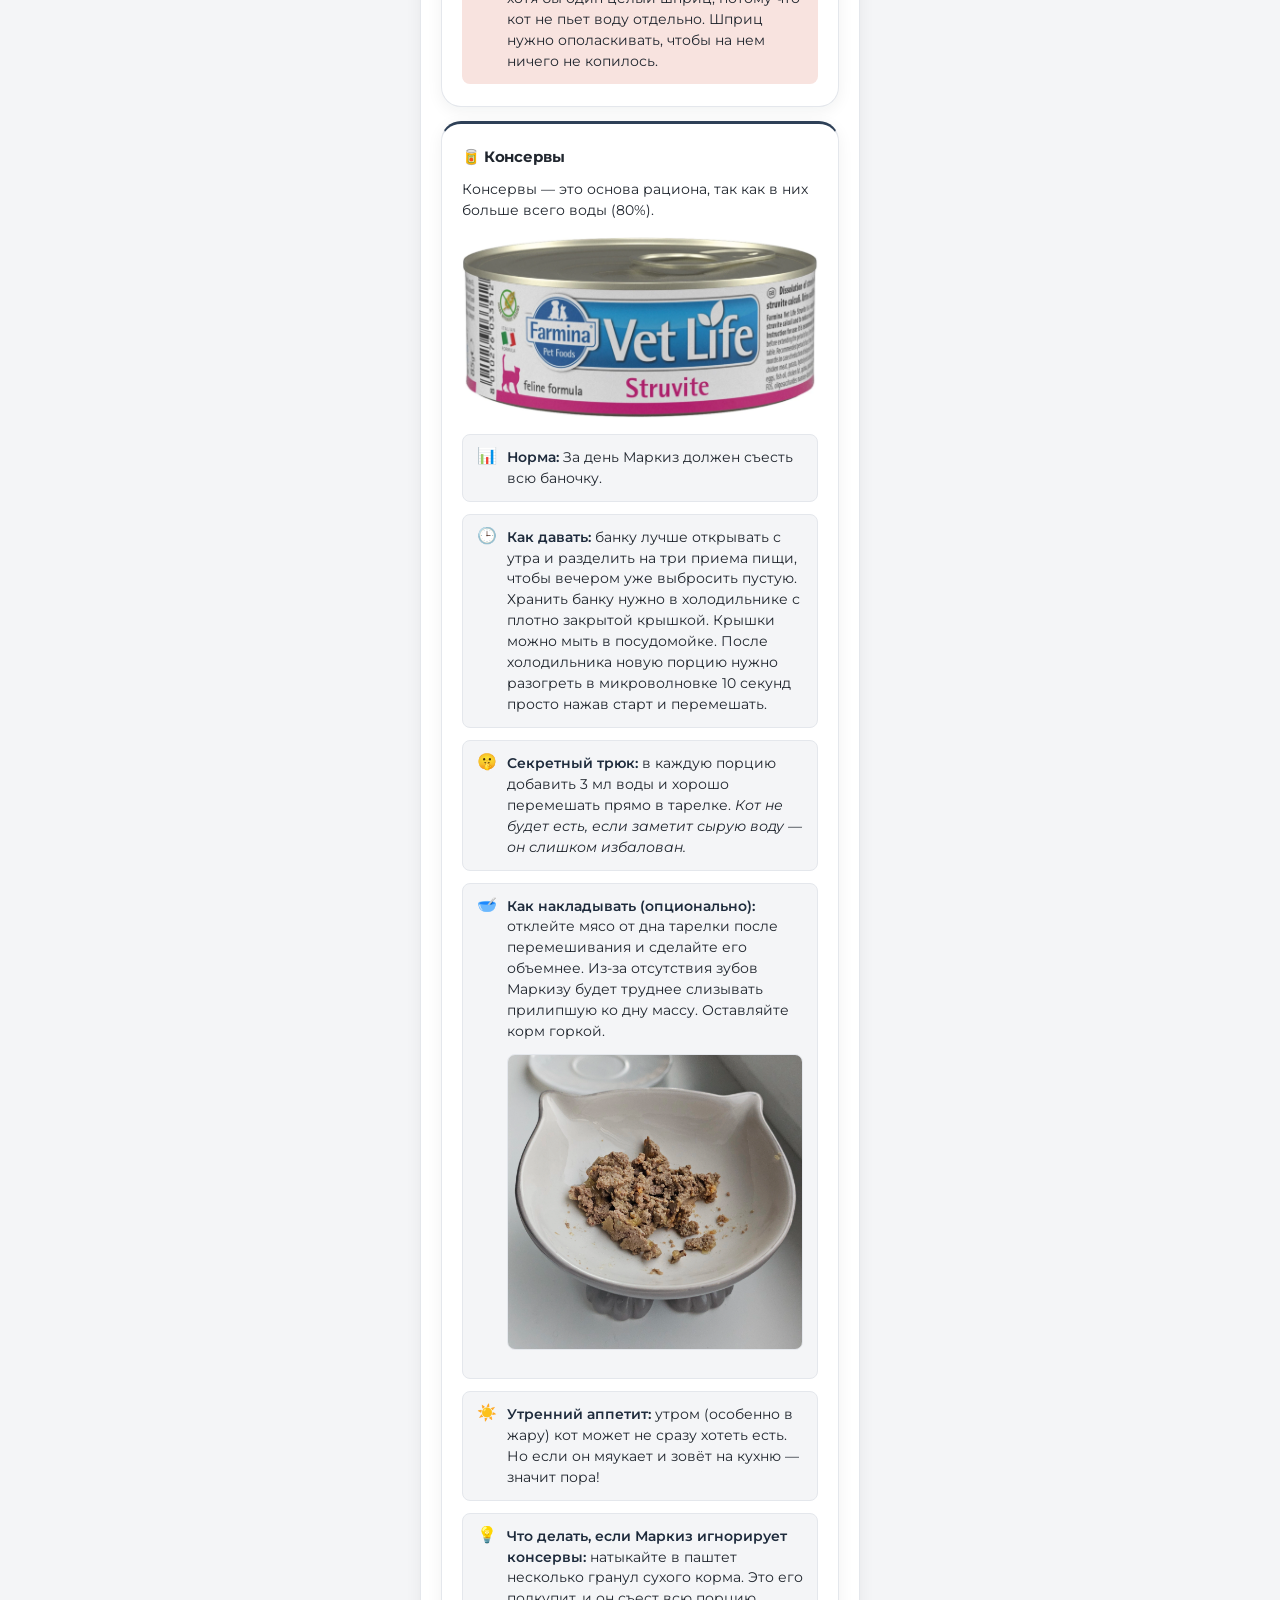
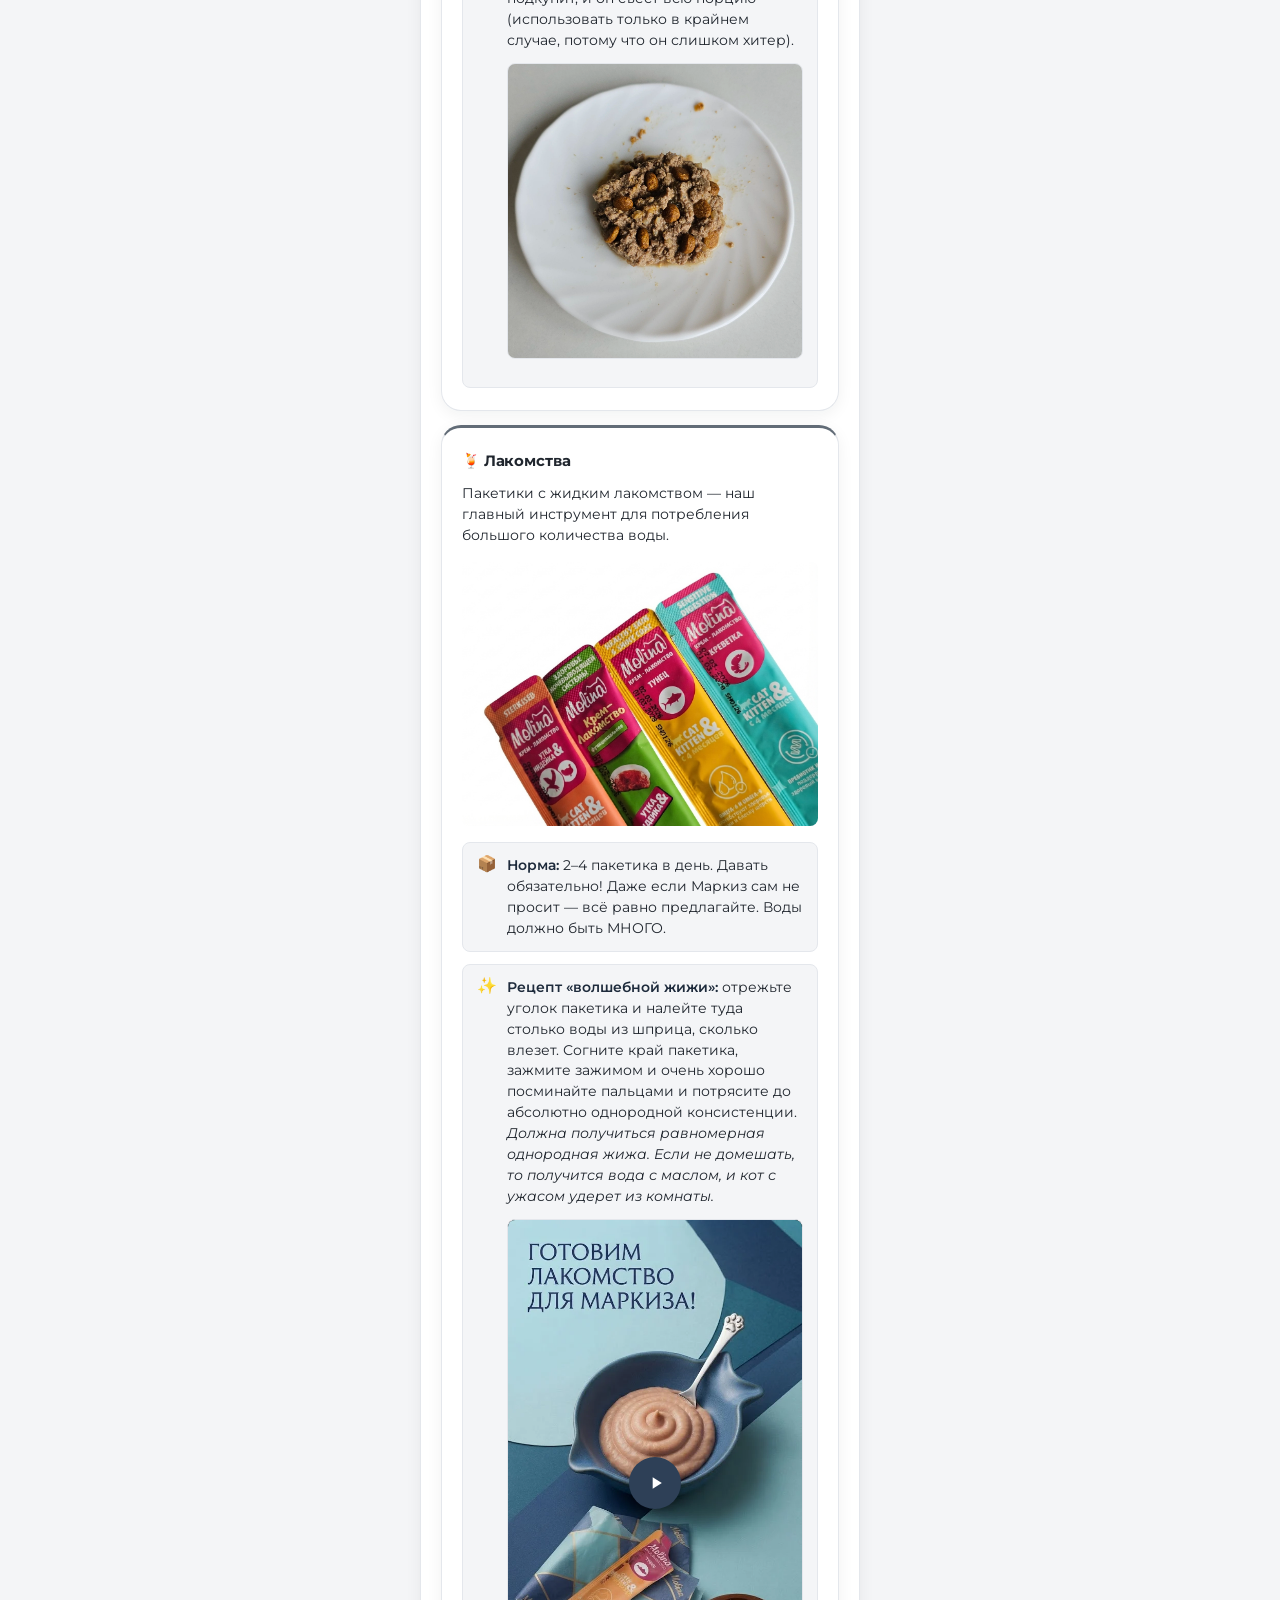
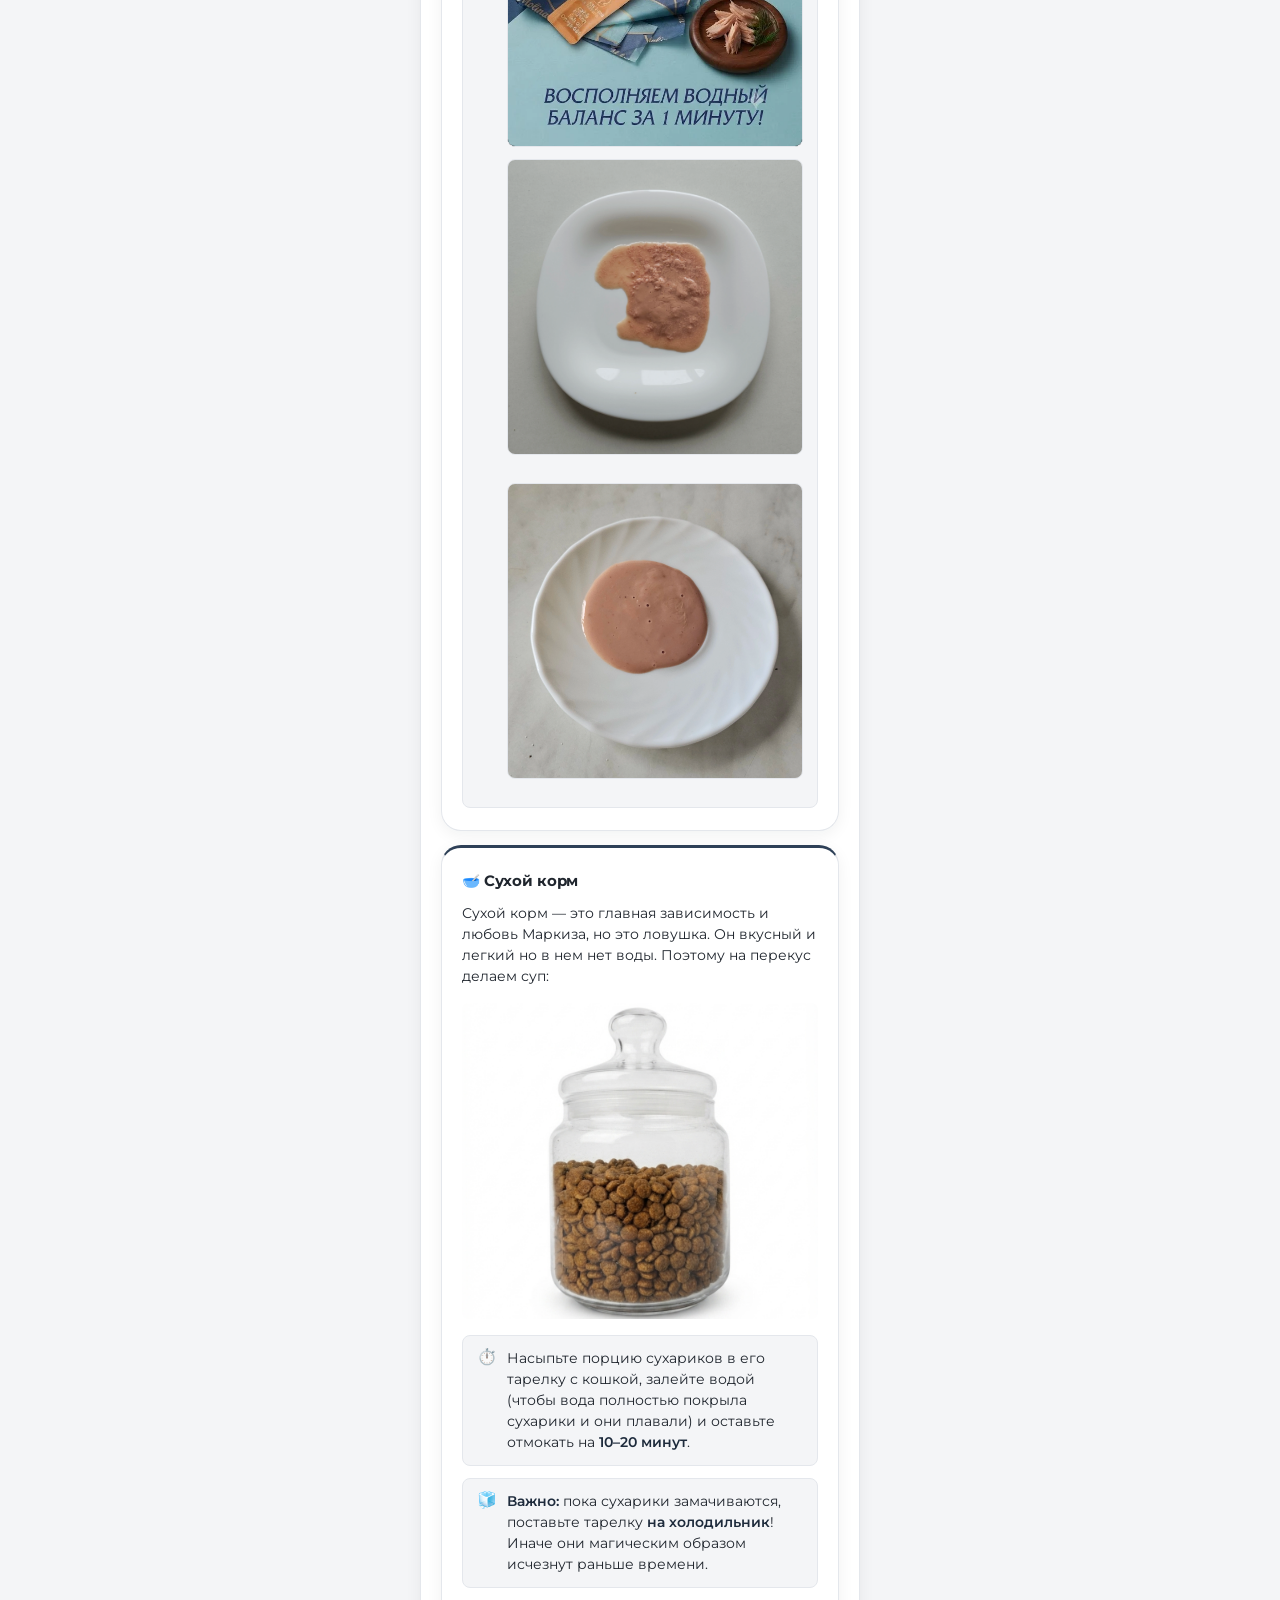
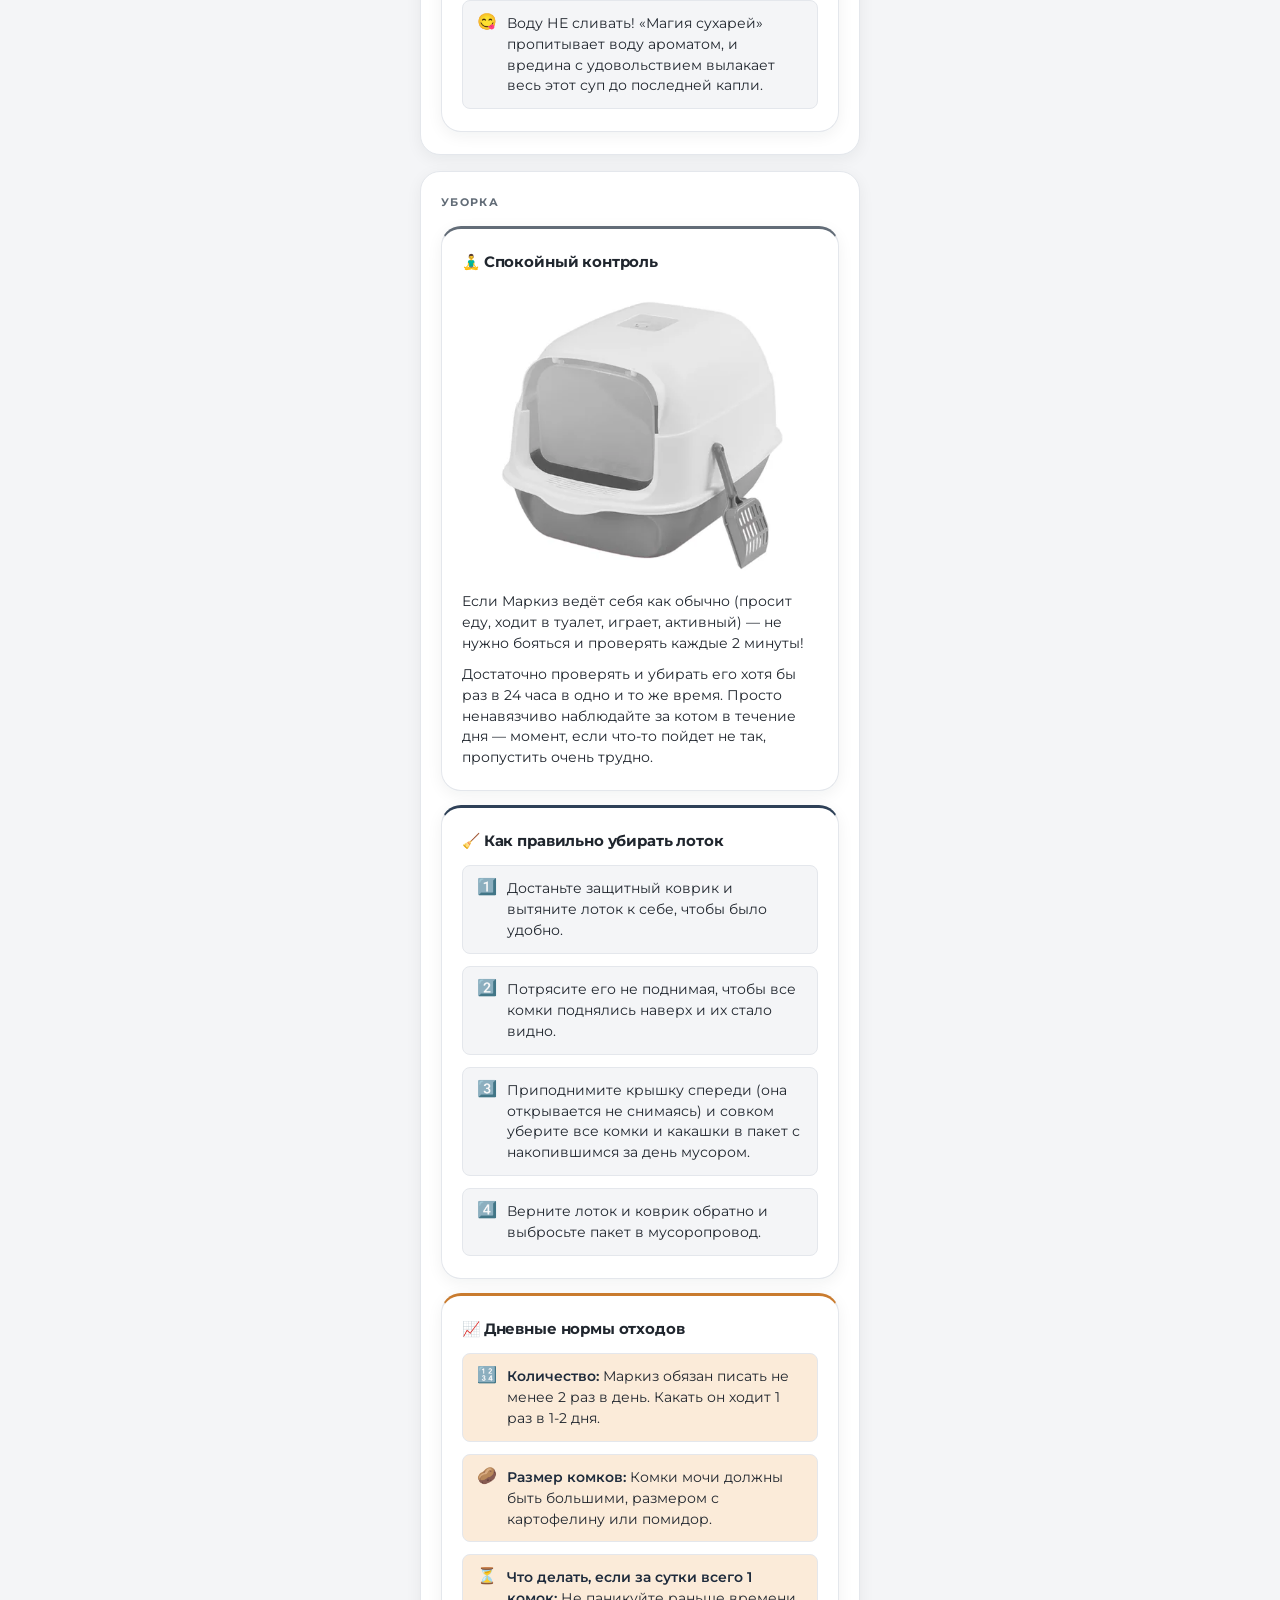
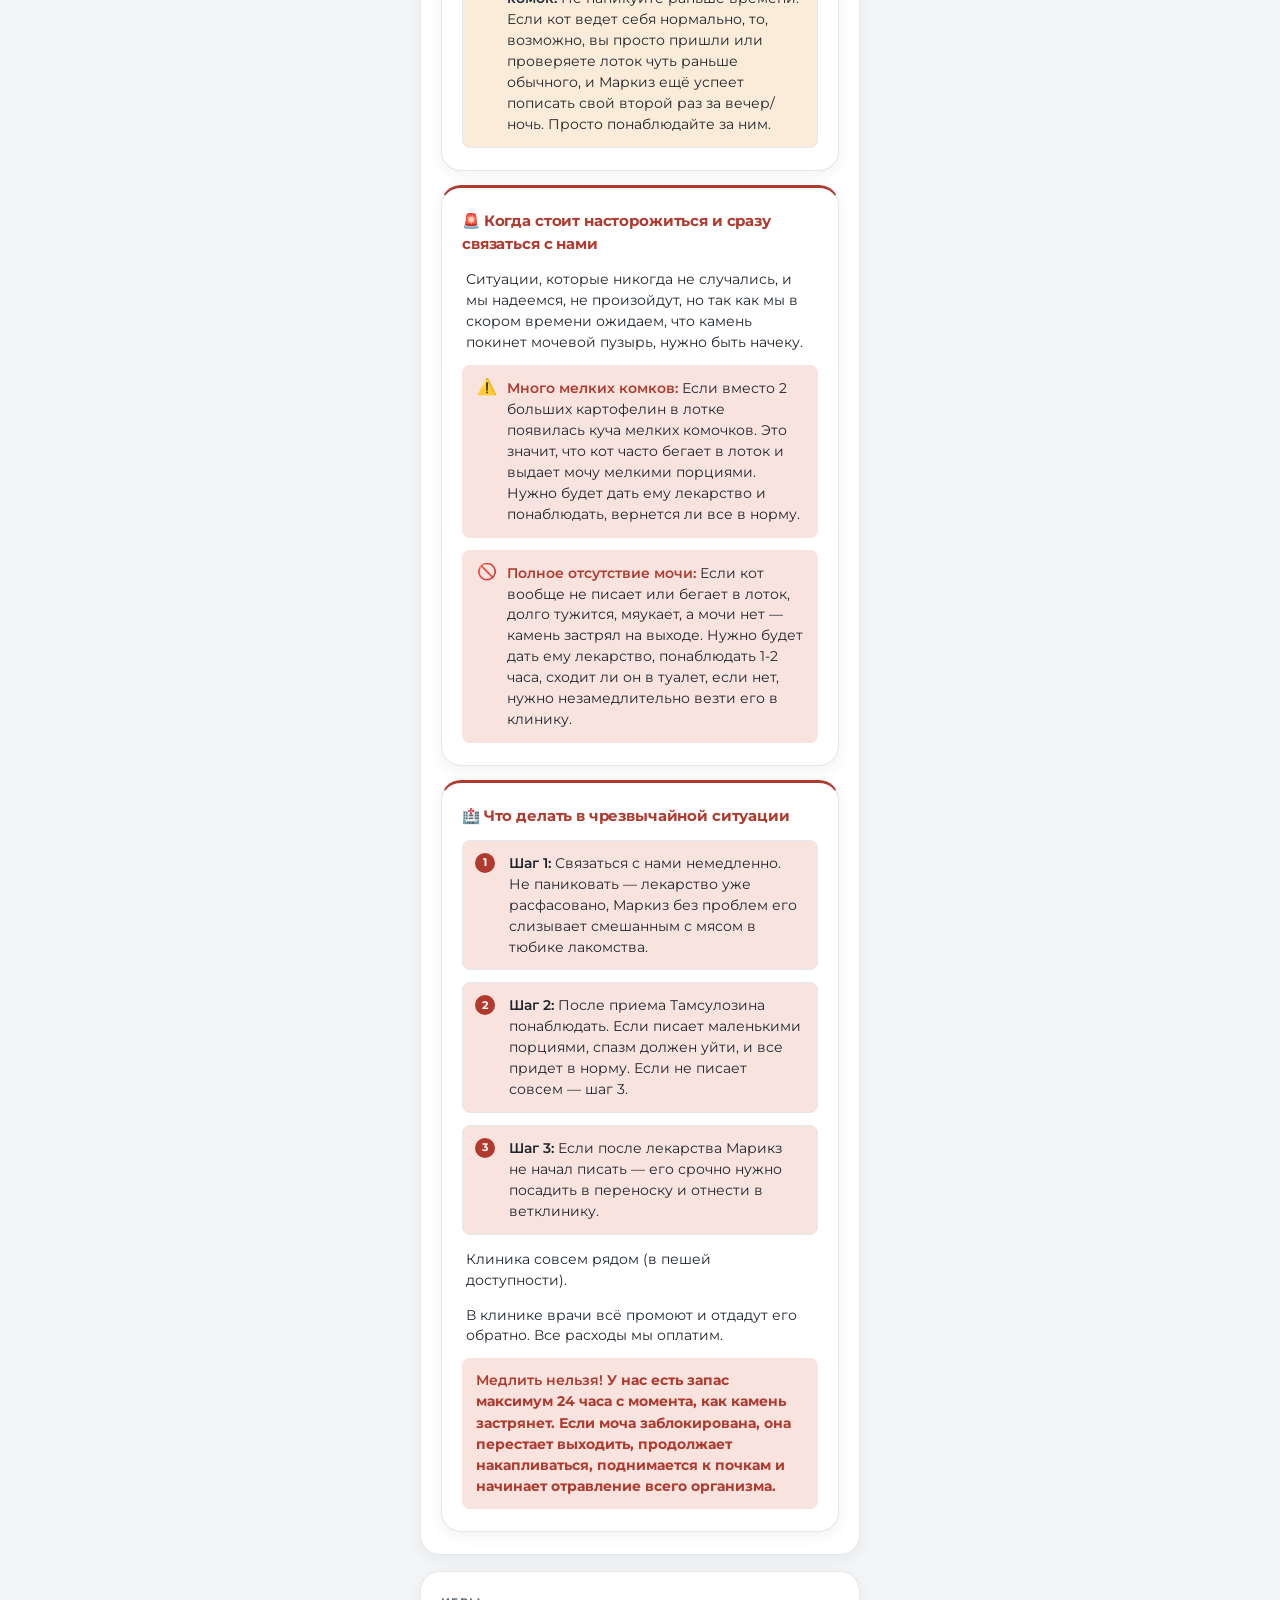
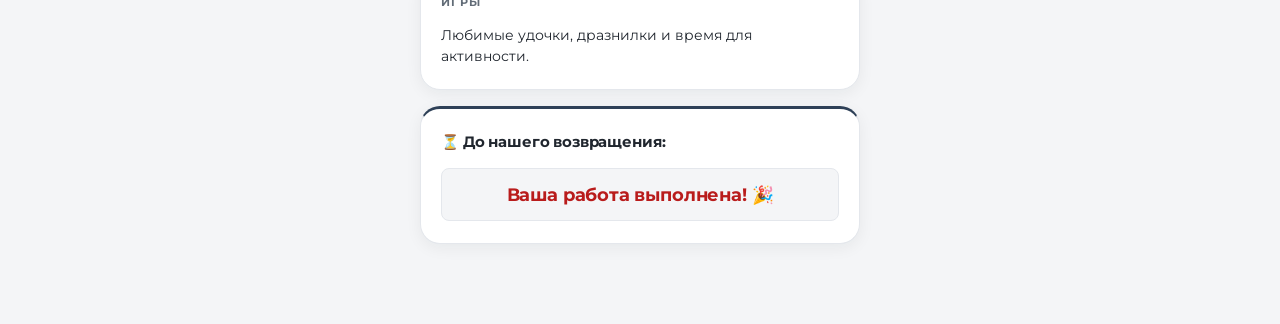
==== commit eaefffce: "feat: add new media" ====
--- a/index.html
+++ b/index.html
@@ -147,9 +147,8 @@
         <li class="recipe-item">
             <span class="rule-icon">🥣</span>
             <div class="recipe-content">
-                <span><strong>Как накладывать (опционально):</strong> отклейте мясо от дна тарелки после перемешивания и сделайте его объемнее. Из-за отсутствия зубов Маркизу будет труднее слизывать прилипшую ко дну массу. Оставляйте корм горкой.</ы>
-                
-                <!-- Картинка и подпись без figure -->
+                <span><strong>Как накладывать (опционально):</strong> отклейте мясо от дна тарелки после перемешивания и сделайте его объемнее. Из-за отсутствия зубов Маркизу будет труднее слизывать прилипшую ко дну массу. Оставляйте корм горкой.</span>
+              
                 <div class="recipe-content">
                     <img src="assets/img/20260721_200353.webp" alt="Правильная подача консервов горкой">
                 </div>
@@ -159,11 +158,21 @@
             <span class="rule-icon">☀️</span>
             <span><strong>Утренний аппетит:</strong> утром (особенно в жару) кот может не сразу хотеть есть. Но если он мяукает и зовёт на кухню — значит пора!</span>
         </li>
-        <li>
+<li>
             <span class="rule-icon">💡</span>
-            <span><strong>Что делать, если Маркиз игнорирует консервы:</strong> натыкайте в паштет несколько гранул сухого корма. Это его подкупит, и он съест всю порцию (использовать только в крайнем случае).</span>
-        </li>
-    </ul>
+            <div class="recipe-content">
+                <div class="recipe-text-block">
+                    <span><strong>Что делать, если Маркиз игнорирует консервы:</strong> натыкайте в паштет несколько гранул сухого корма. Это его подкупит, и он съест всю порцию (использовать только в крайнем случае, потому что он слишком хитер).</span>
+                </div>
+                <div class="recipe-img-block">
+                    <img src="assets/img/kibble-in-wet-food.webp" alt="Гранулы сухого корма в консервах">
+                </div>
+            </div>
+        </li>
+        
+    </ul>
+
+    
 </div>
 
 <div class="card treats-card">
@@ -180,7 +189,14 @@
             <span class="rule-icon">✨</span>
             <div class="recipe-content">
                 <span><strong>Рецепт «волшебной жижи»:</strong> отрежьте уголок пакетика и налейте туда столько воды из шприца, сколько влезет. Согните край пакетика, зажмите зажимом и очень хорошо посминайте пальцами и потрясите до абсолютно однородной консистенции. <em>Должна получиться равномерная однородная жижа. Если не домешать, то получится вода с маслом, и кот с ужасом удерет из комнаты.</em></span>
-                
+         
+                <div class="img-container video-frame" onclick="const v=this.querySelector('video'); if(v.paused){v.setAttribute('controls',''); v.play(); this.classList.add('is-playing');}">
+    <video src="assets/vid/treats.mp4" poster="assets/img/treats-preview.webp" playsinline preload="metadata"></video>
+    <span class="play-button" aria-hidden="true">
+        <svg viewBox="0 0 24 24" width="20" height="20"><path d="M8 5v14l11-7z" fill="currentColor"/></svg>
+    </span>
+</div>
+
         <img src="assets/img/20260722_125320.webp">
         <img src="assets\img\20260721_194736.webp">  
                  </div>
@@ -214,7 +230,8 @@
                 
 <div class="card panic-card">
     <h2>🧘‍♂️ Спокойный контроль </h2>
-    <p>Если Маркиз ведёт себя как обычно (просит еду, ходит в туалет, играет, активный) — не нужно бояться и проверять лоток каждые 2 минуты!</p>
+    <img src="assets/img/litterbox.webp" class="no-border">
+    <p>Если Маркиз ведёт себя как обычно (просит еду, ходит в туалет, играет, активный) — не нужно бояться и проверять каждые 2 минуты!</p>
     <p>Достаточно проверять и убирать его хотя бы раз в 24 часа в одно и то же время. Просто ненавязчиво наблюдайте за котом в течение дня — момент, если что-то пойдет не так, пропустить очень трудно.</p>
 </div>
 
@@ -235,7 +252,7 @@
         </li>
         <li>
             <span class="rule-icon">4️⃣</span>
-            <span>Верните лоток обратно и выбросьте пакет в мусоропровод.</span>
+            <span>Верните лоток и коврик обратно и выбросьте пакет в мусоропровод.</span>
         </li>
     </ul>
 </div>
--- a/style.css
+++ b/style.css
@@ -241,6 +241,45 @@
 img.no-border {
     border: none !important;
 }
+
+.img-container video {
+  width: 100%;
+  max-width: 100%;
+  height: auto;
+  display: block;
+  border-radius: var(--radius-sm, 8px);
+  border: 1px solid var(--line, #e2d9d2);
+  box-sizing: border-box;
+  background: #000;
+}
+
+.video-frame {
+  position: relative;
+  cursor: pointer;
+}
+
+.play-button {
+  position: absolute;
+  top: 50%;
+  left: 50%;
+  transform: translate(-50%, -50%);
+  width: 52px;
+  height: 52px;
+  border-radius: 50%;
+  background: var(--accent);
+  color: #fff;
+  display: flex;
+  align-items: center;
+  justify-content: center;
+  box-shadow: 0 4px 14px rgba(0, 0, 0, 0.3);
+  transition: transform 0.15s ease;
+}
+
+.play-button svg { margin-left: 2px; } /* оптическая центровка треугольника */
+
+.video-frame:active .play-button { transform: translate(-50%, -50%) scale(0.92); }
+
+.video-frame.is-playing .play-button { display: none; }
 
 .recipe-content {
     display: flex;
